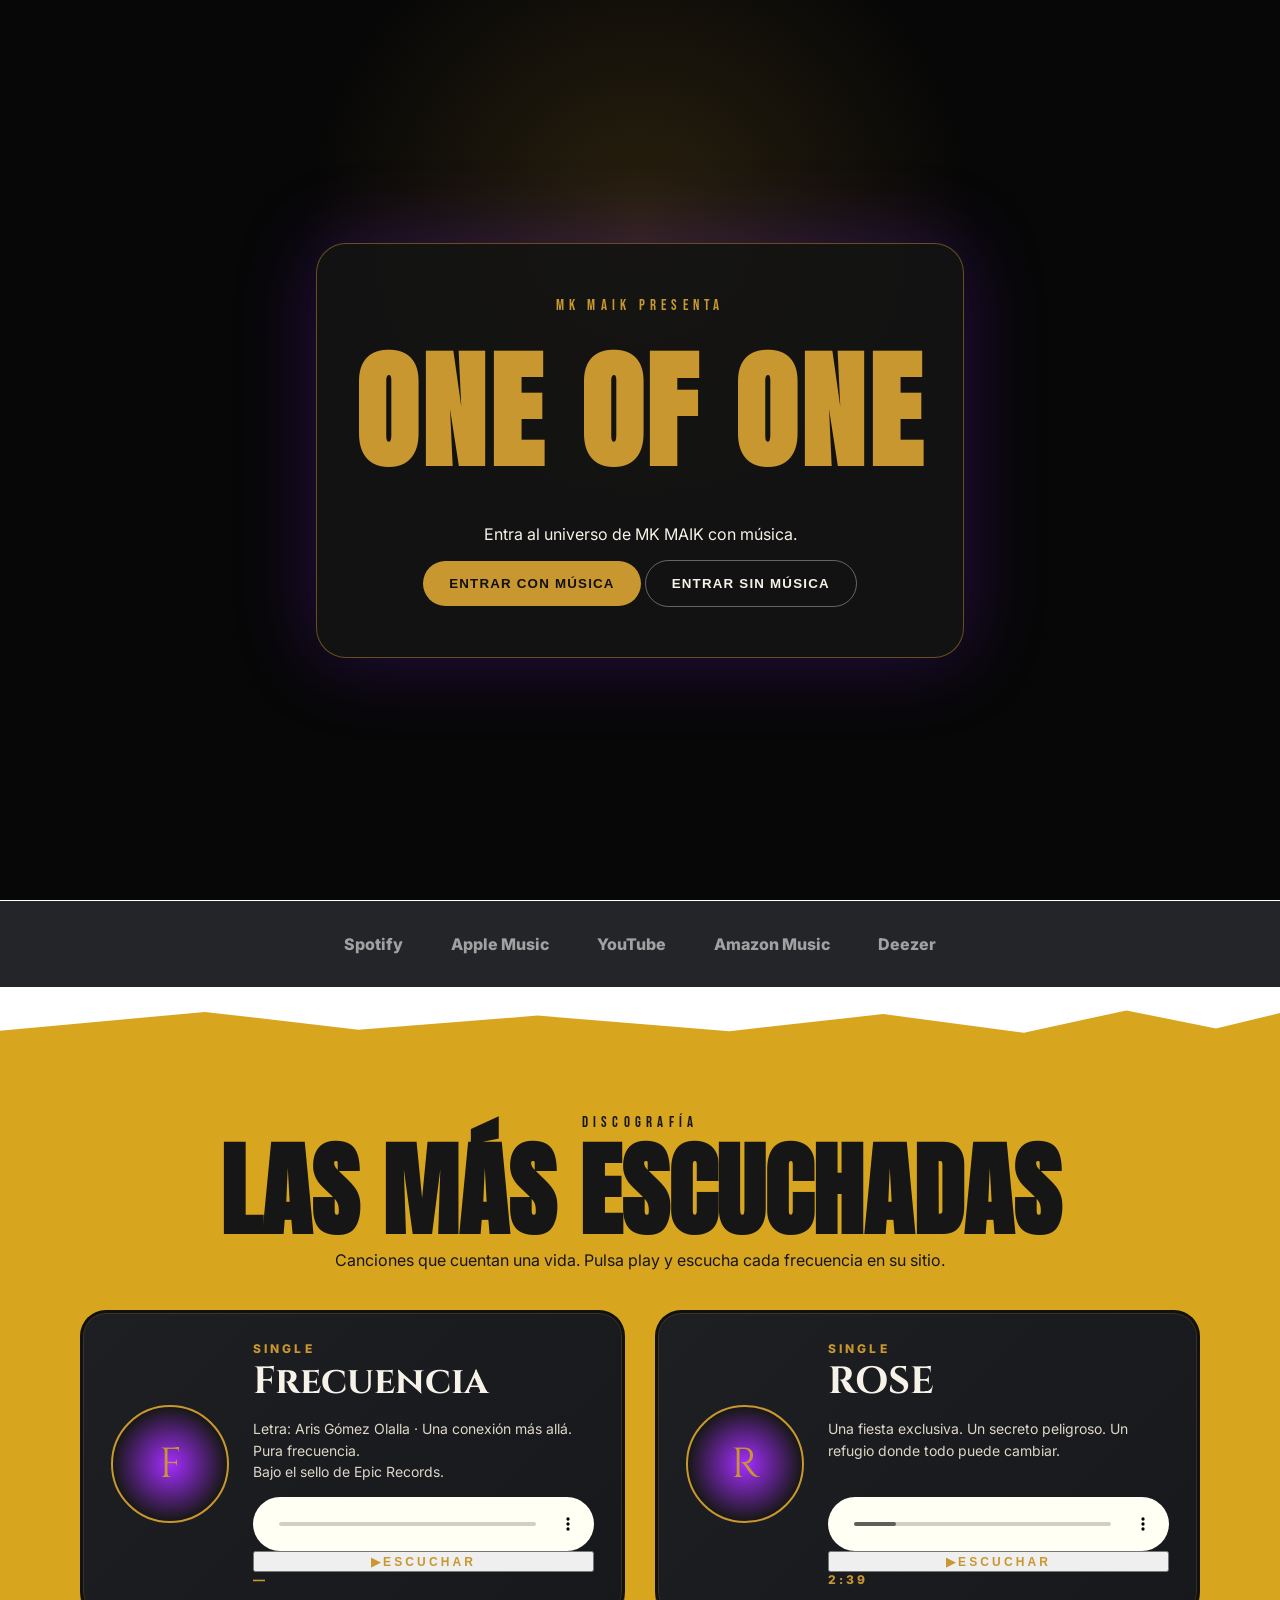
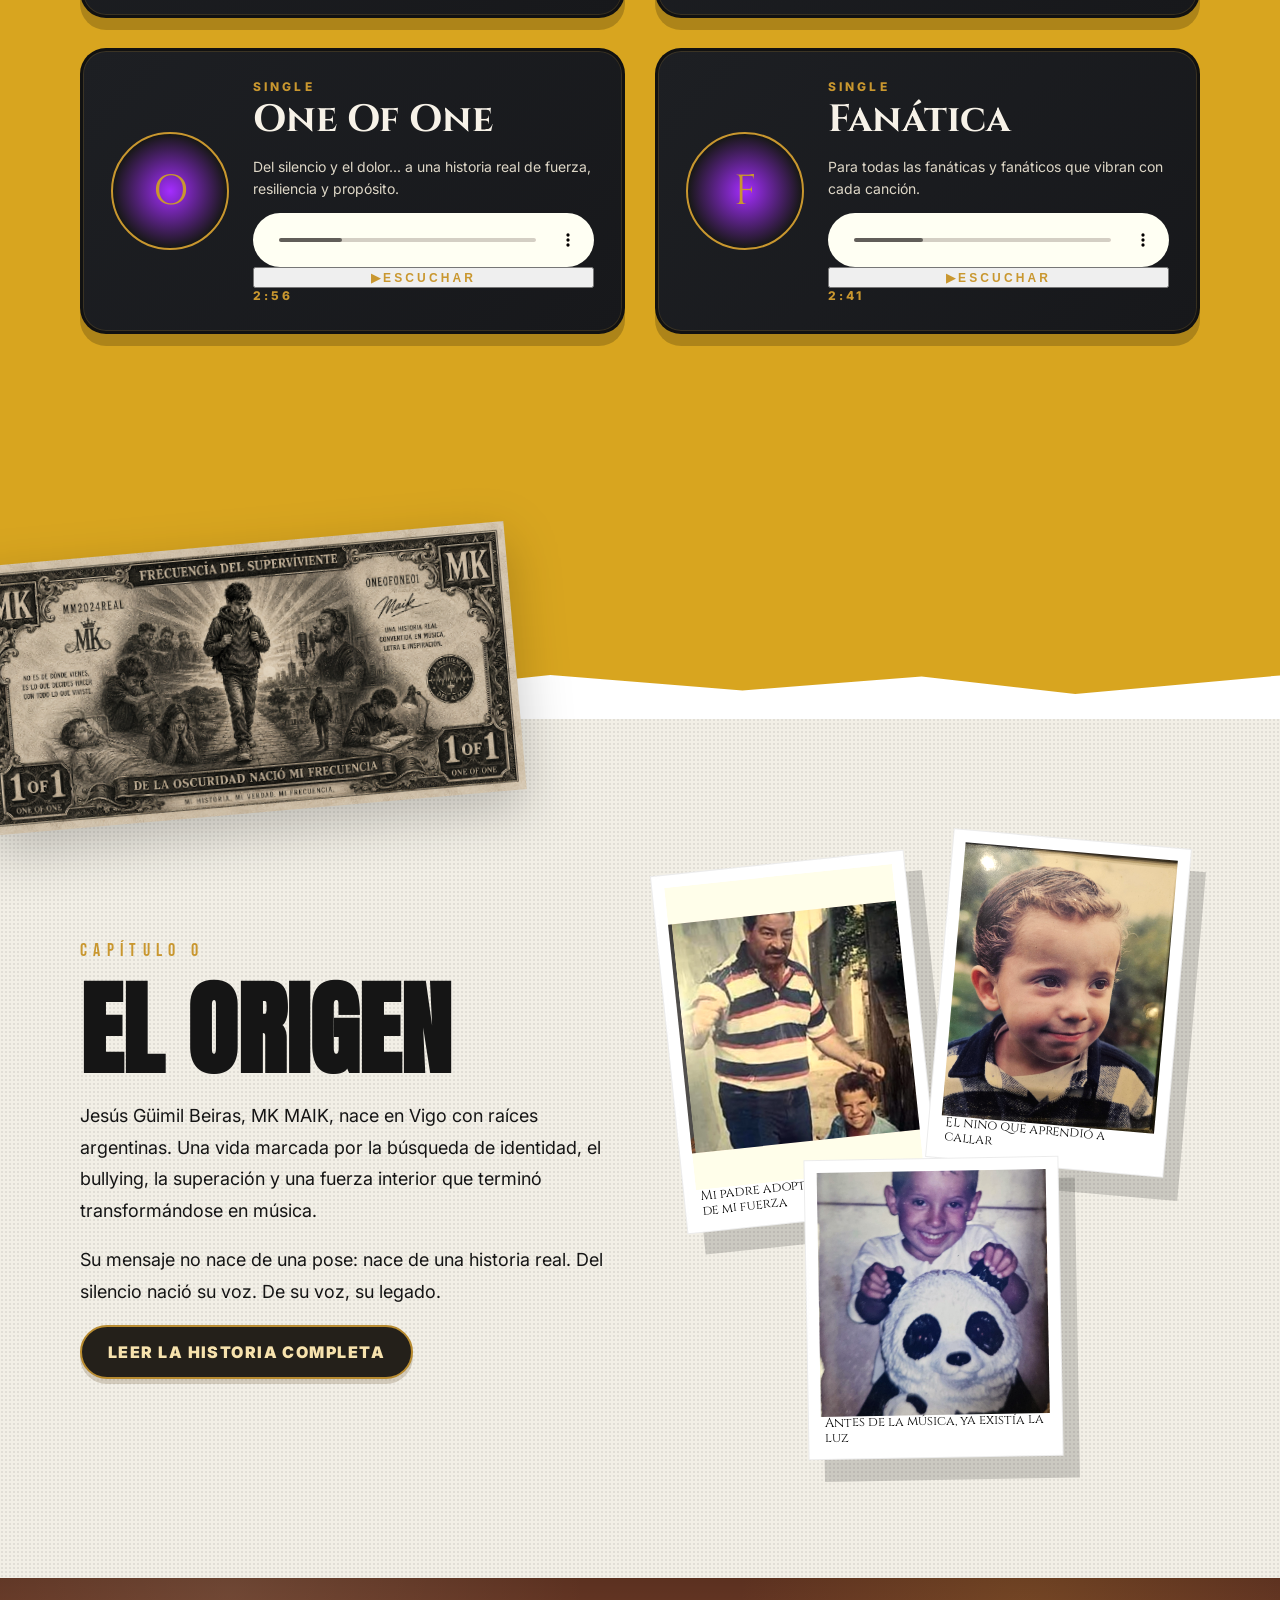
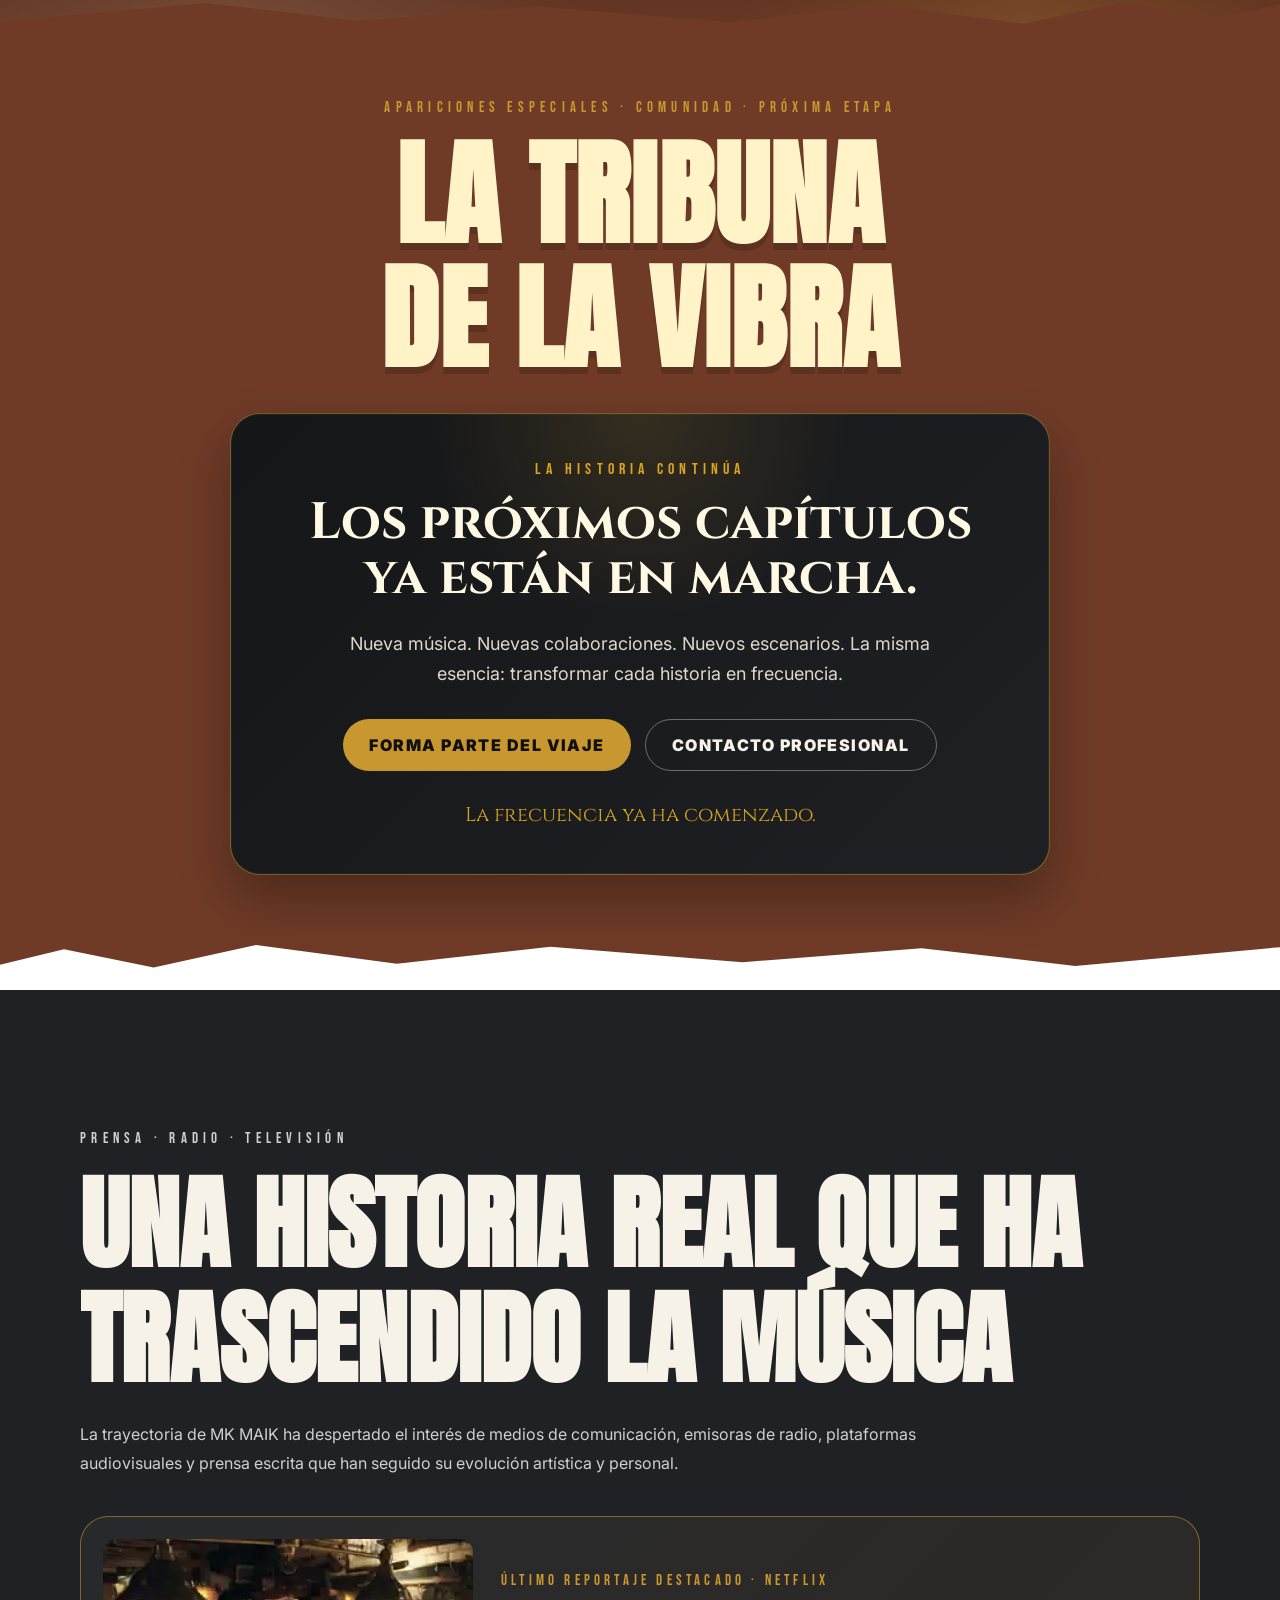
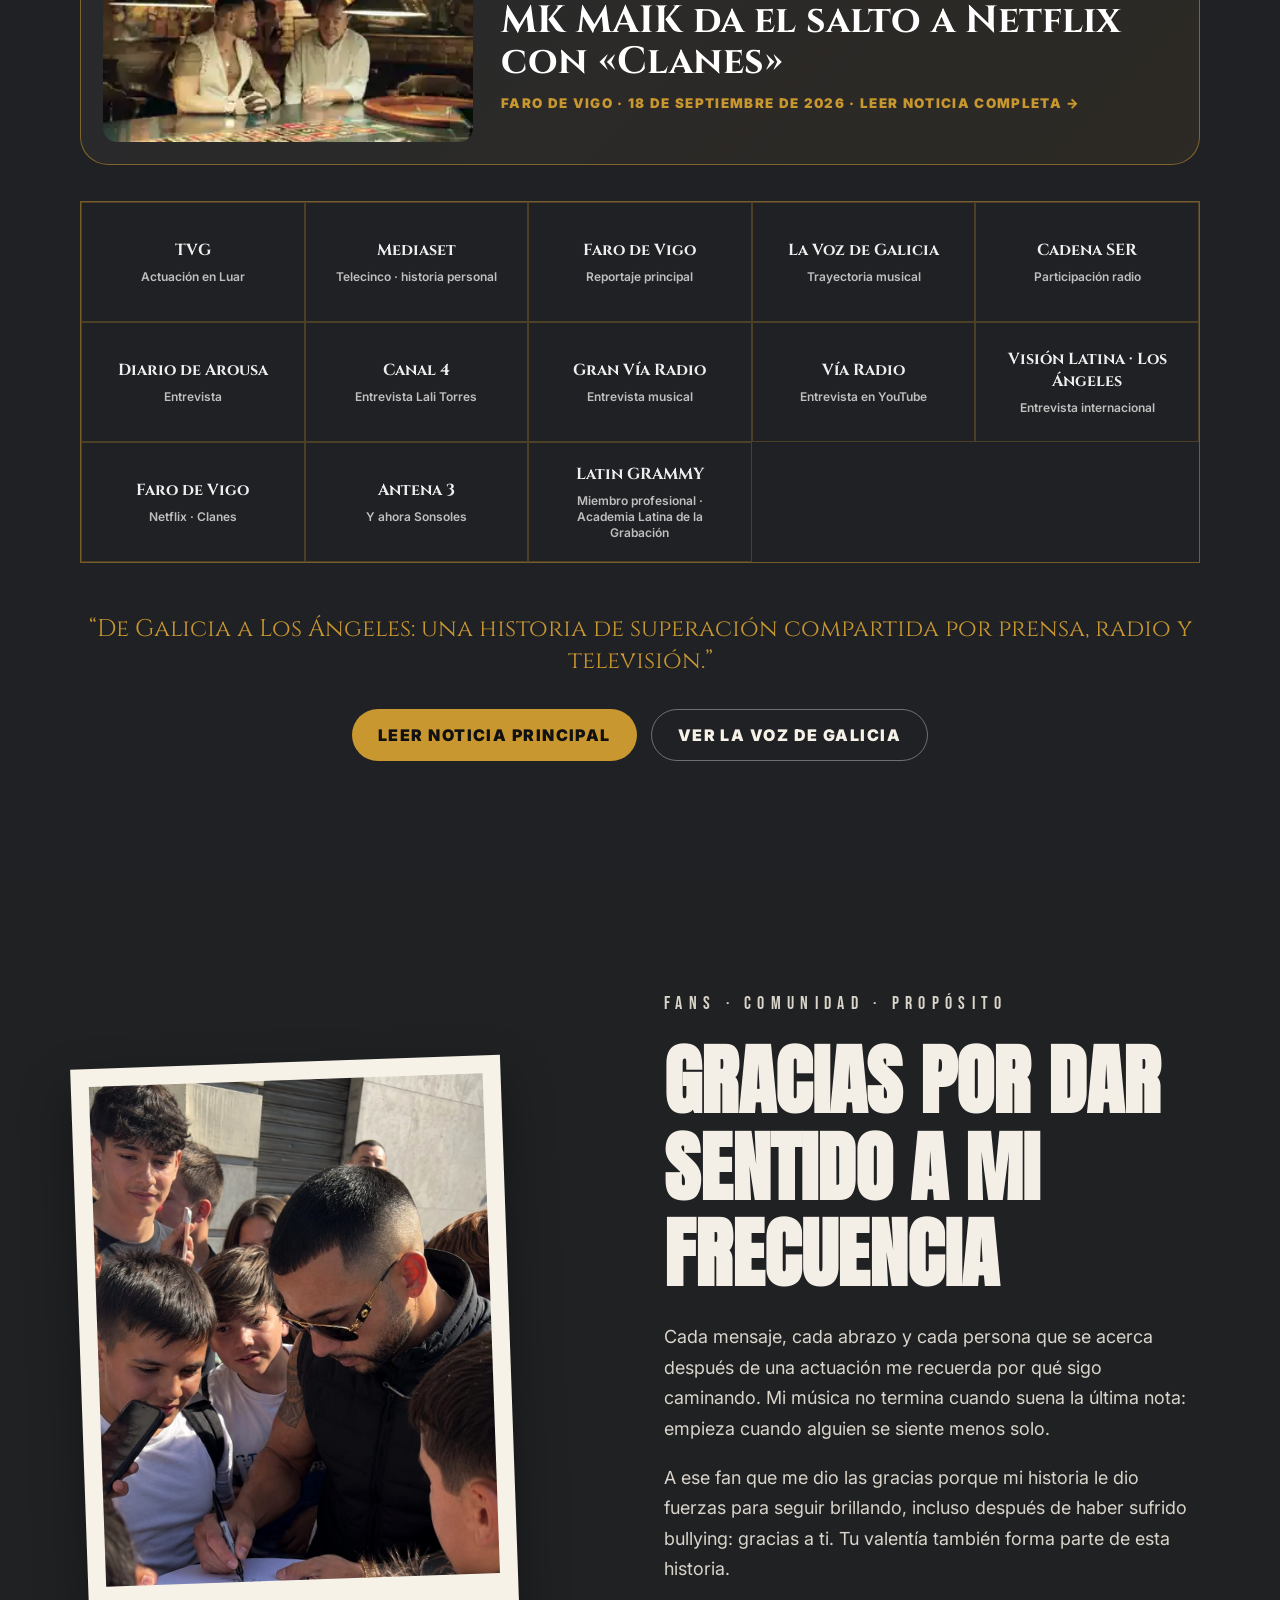
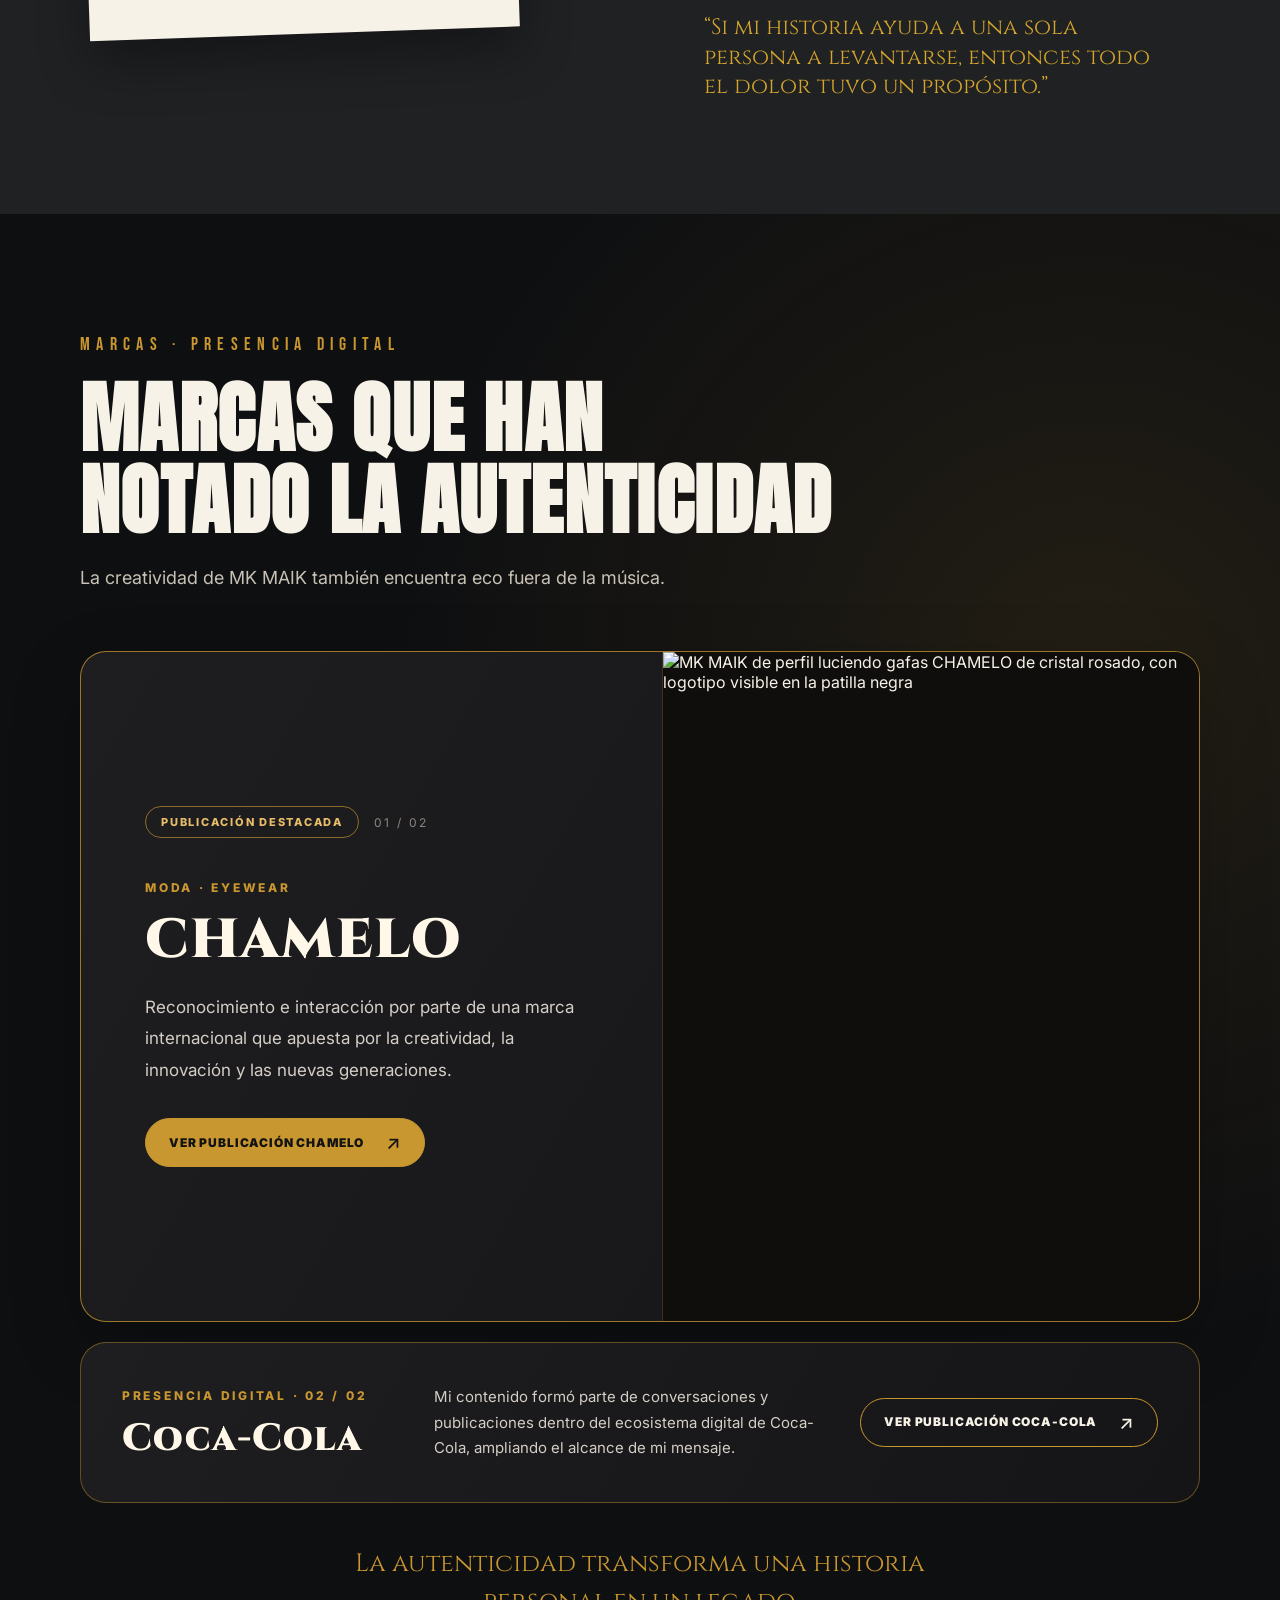
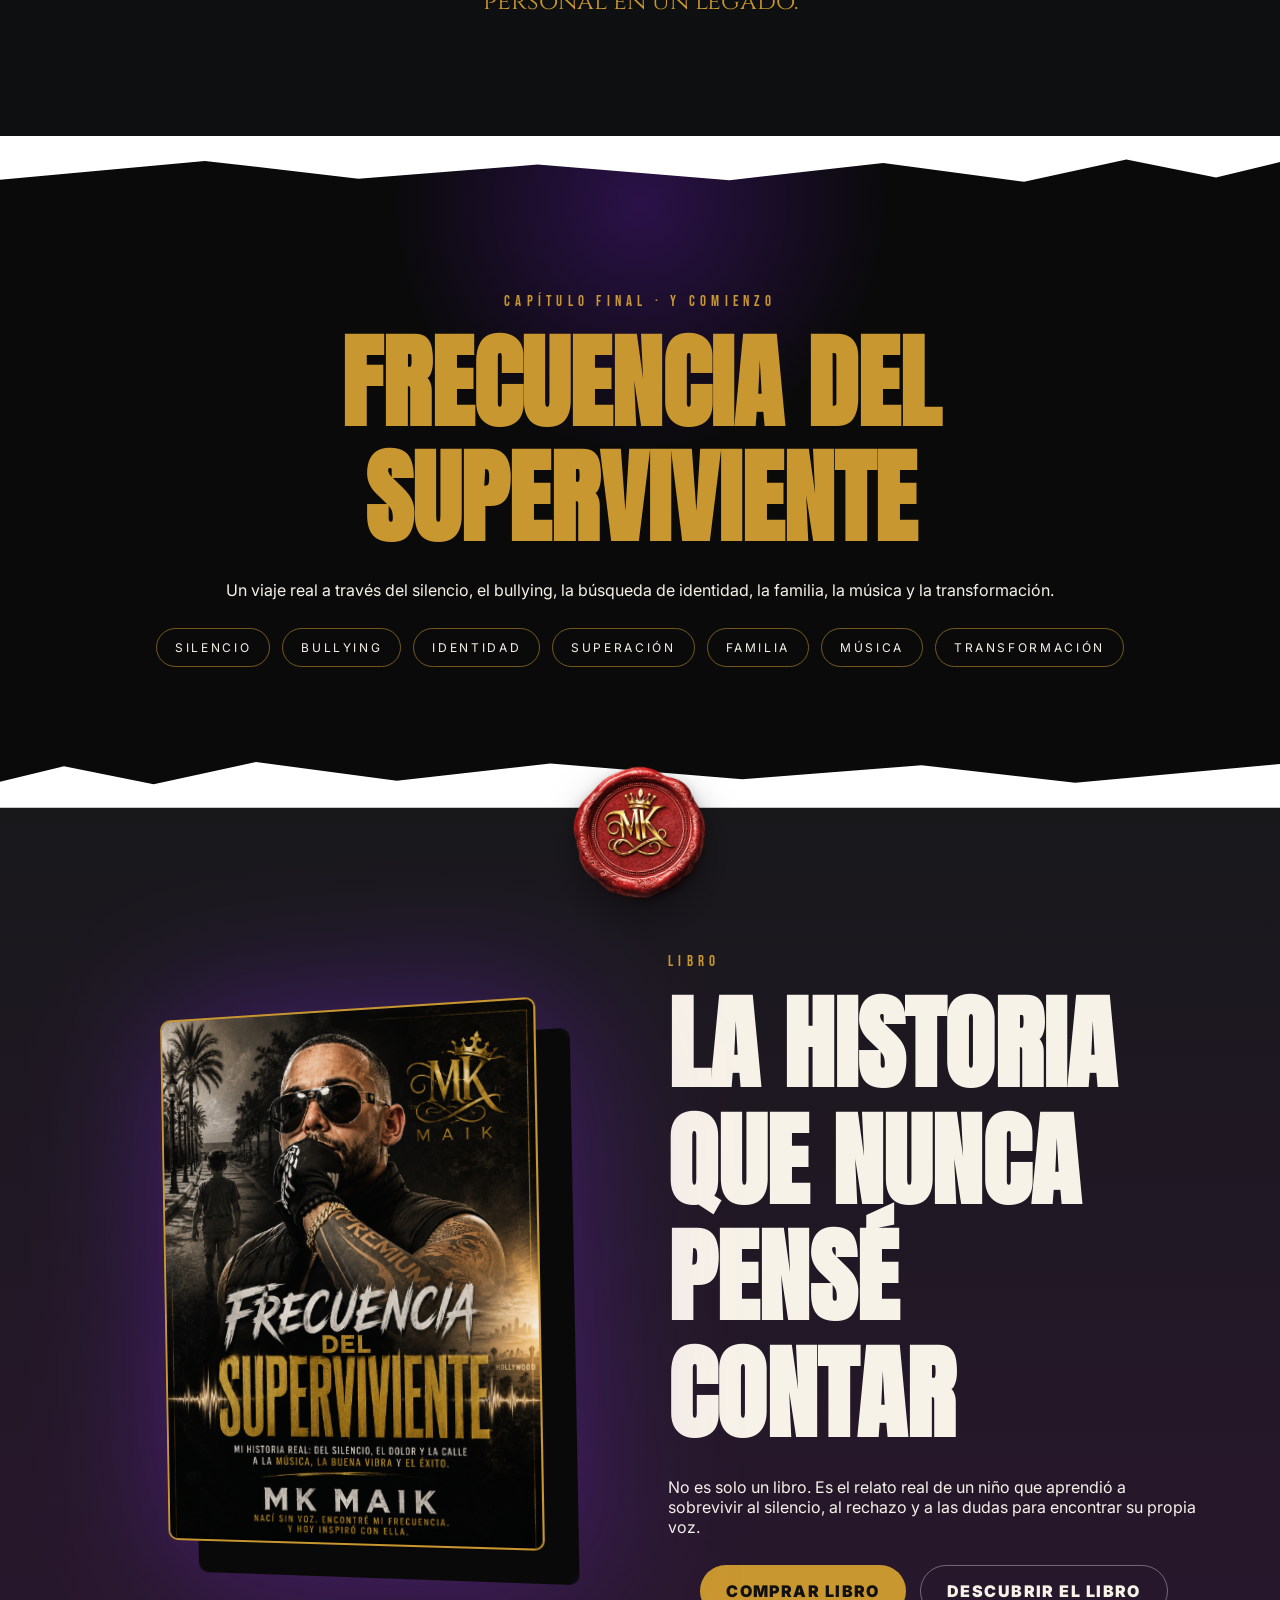
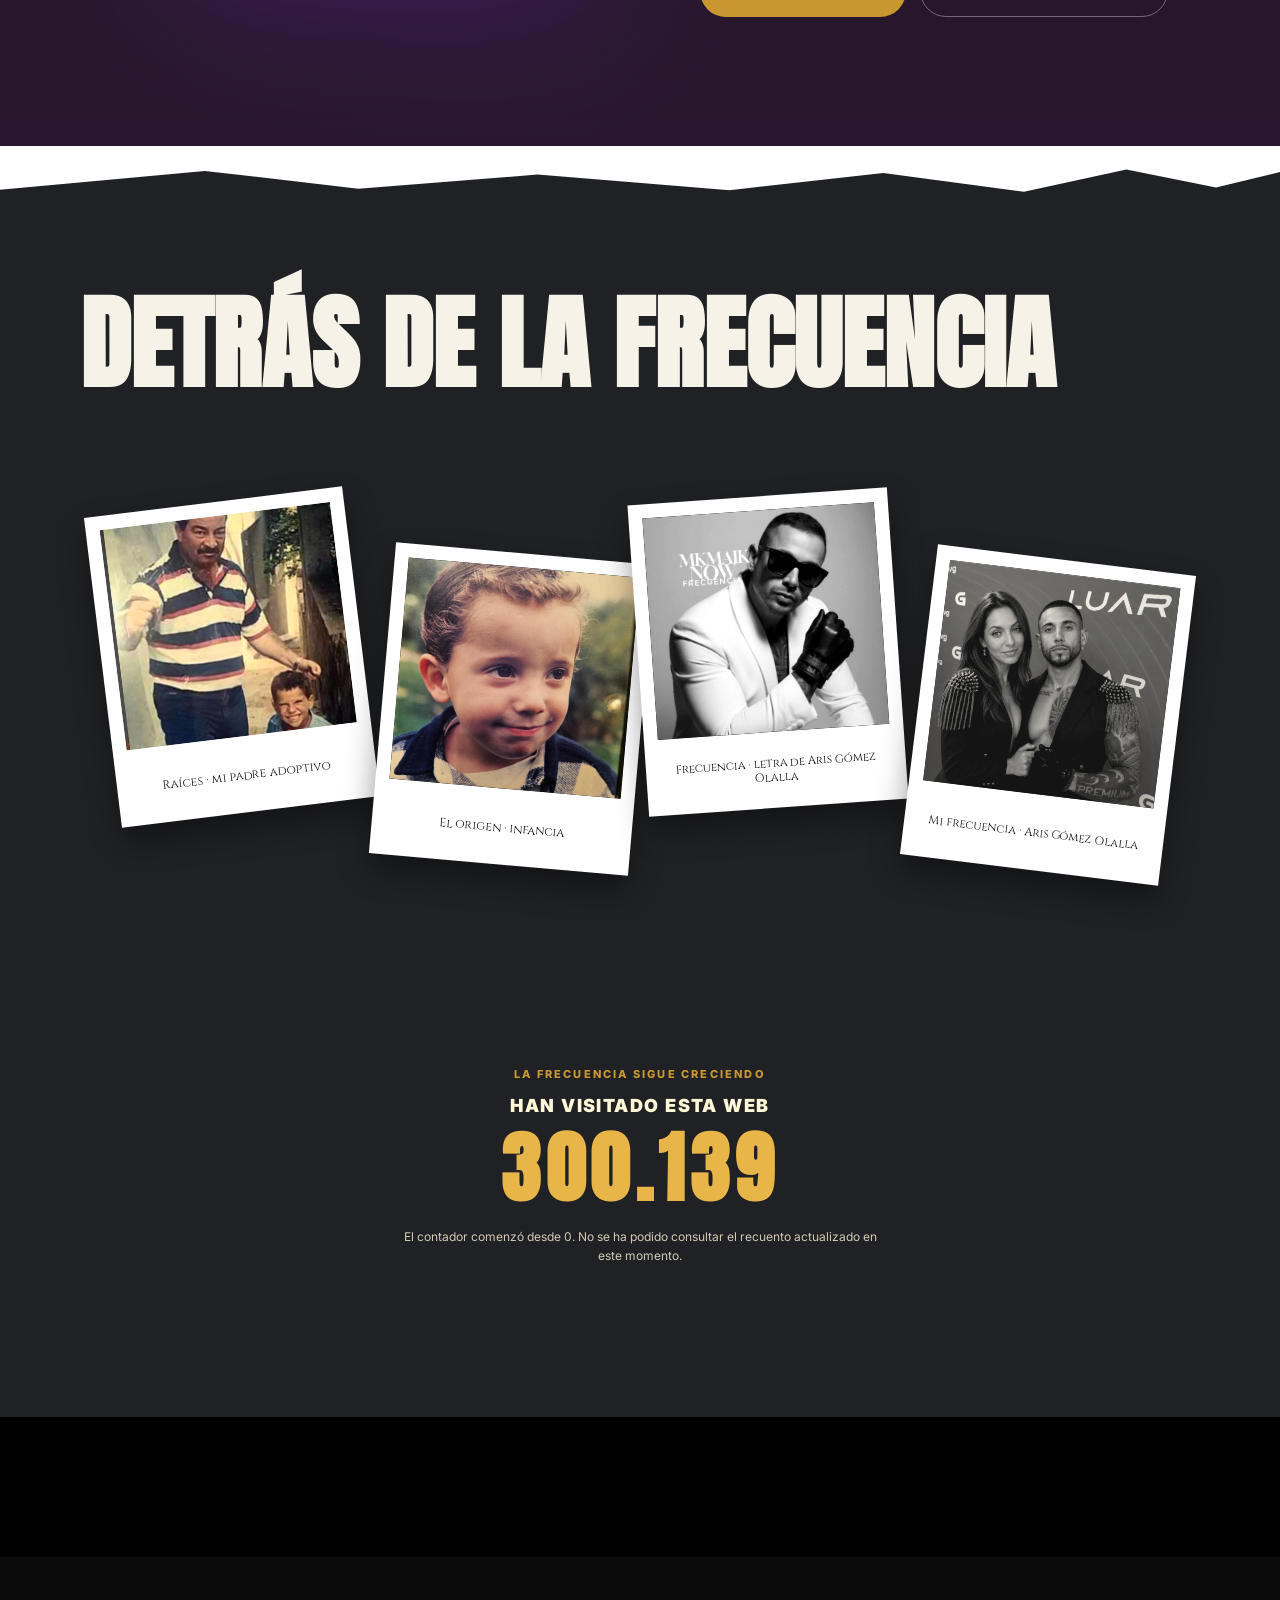
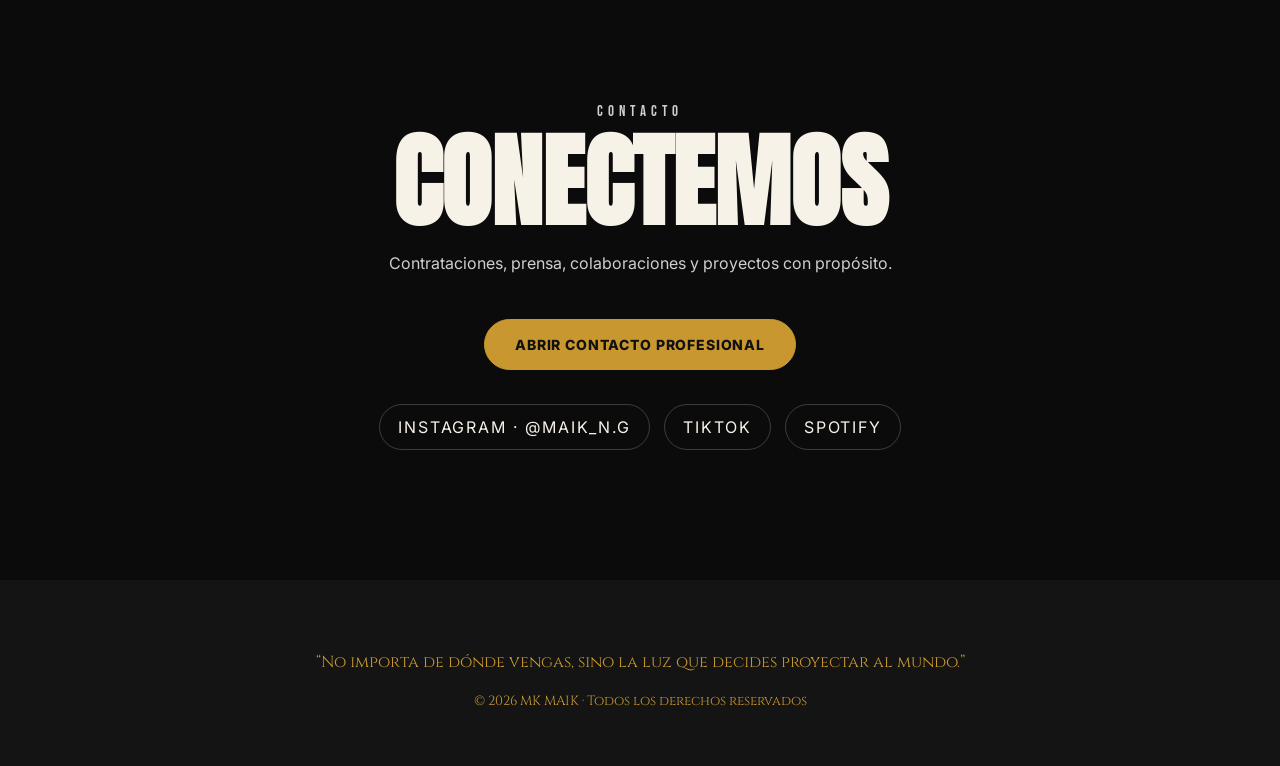
==== index.html @ 788f8014 "Keep visitor display at minimum 300139 while preserving zero-origin note" ====
<!doctype html>
<html lang="es">
<head>
  <meta charset="utf-8" />
  <meta name="viewport" content="width=device-width, initial-scale=1" />
  <title>MK MAIK | Cantante gallego-argentino · Web oficial</title>
  <meta name="description" content="Web oficial de MK MAIK, cantante y artista gallego-argentino. Escucha su música y conoce su trayectoria, su paso por Netflix, prensa, colaboraciones y libros." />
  <link rel="preconnect" href="https://fonts.googleapis.com">
  <link rel="preconnect" href="https://fonts.gstatic.com" crossorigin>
  <link href="https://fonts.googleapis.com/css2?family=Anton&family=Bebas+Neue&family=Cinzel:wght@500;700;900&family=Inter:wght@400;600;800&display=swap" rel="stylesheet">
  <link rel="stylesheet" href="styles.css" />
  <link rel="stylesheet" href="fix-imagenes.css" />
  <link rel="stylesheet" href="fix-padre.css" />
  <link rel="stylesheet" href="fix-fans.css" />
  <link rel="stylesheet" href="fix-periodico.css" />
  <link rel="stylesheet" href="tribuna-final.css" />
  <meta name="robots" content="index, follow, max-image-preview:large" />
  <link rel="canonical" href="https://www.mkmaik.com/" />
  <meta property="og:type" content="website" />
  <meta property="og:locale" content="es_ES" />
  <meta property="og:site_name" content="MK MAIK" />
  <meta property="og:title" content="MK MAIK | Cantante gallego-argentino · Web oficial" />
  <meta property="og:description" content="Web oficial de MK MAIK, cantante y artista gallego-argentino. Escucha su música y conoce su trayectoria, su paso por Netflix, prensa, colaboraciones y libros." />
  <meta property="og:url" content="https://www.mkmaik.com/" />
  <meta property="og:image" content="https://www.mkmaik.com/assets/images%203/frecuencia-foto.jpg" />
  <meta property="og:image:alt" content="Imagen promocional de MK MAIK" />
  <meta name="twitter:card" content="summary_large_image" />
  <meta name="twitter:title" content="MK MAIK | Cantante gallego-argentino · Web oficial" />
  <meta name="twitter:description" content="Web oficial de MK MAIK, cantante y artista gallego-argentino. Escucha su música y conoce su trayectoria, su paso por Netflix, prensa, colaboraciones y libros." />
  <meta name="twitter:image" content="https://www.mkmaik.com/assets/images%203/frecuencia-foto.jpg" />
  <script type="application/ld+json">
    {
      "@context": "https://schema.org",
      "@graph": [
        {
          "@type": "Person",
          "@id": "https://www.mkmaik.com/#artista",
          "name": "MK MAIK",
          "alternateName": "Jesús Güimil Beiras",
          "url": "https://www.mkmaik.com/",
          "image": "https://www.mkmaik.com/assets/images%203/frecuencia-foto.jpg",
          "description": "Cantante y artista gallego-argentino, autor de Frecuencia del Superviviente.",
          "sameAs": [
            "https://www.instagram.com/maik_n.g",
            "https://www.tiktok.com/@maik_n.g"
          ]
        },
        {
          "@type": "WebSite",
          "@id": "https://www.mkmaik.com/#sitio",
          "url": "https://www.mkmaik.com/",
          "name": "MK MAIK — Web oficial",
          "inLanguage": "es-ES",
          "publisher": {
            "@id": "https://www.mkmaik.com/#artista"
          }
        },
        {
          "@type": "WebPage",
          "@id": "https://www.mkmaik.com/#pagina",
          "url": "https://www.mkmaik.com/",
          "name": "MK MAIK | Cantante gallego-argentino · Web oficial",
          "inLanguage": "es-ES",
          "isPartOf": {
            "@id": "https://www.mkmaik.com/#sitio"
          },
          "about": {
            "@id": "https://www.mkmaik.com/#artista"
          }
        }
      ]
    }
  </script>
</head>
<body>
  <div id="entry" class="entry">
    <div class="entry-card">
      <span class="mini">MK MAIK presenta</span>
      <p class="entry-title">ONE OF ONE</p>
      <p>Entra al universo de MK MAIK con música.</p>
      <button id="enterMusic" class="btn gold">Entrar con música</button>
      <button id="enterSilent" class="btn ghost">Entrar sin música</button>
    </div>
  </div>

  <audio id="introAudio" src="assets/audio/one-of-one.mp3" loop></audio>

  <header class="topbar">
    <a class="brand" href="#inicio">MK <span>MAIK</span></a>
    <nav>
      <a href="#musica">Música</a>
      <a href="#origen">El origen</a>
      <a href="#eventos">Eventos</a>
      <a href="#prensa">Prensa</a>
      <a href="#marcas">Marcas</a>
      <a href="libro.html">Libro</a>
      <a href="#contacto">Contacto</a>
    </nav>
    <button id="muteBtn" class="sound" aria-label="activar o pausar música">▮▮</button>
  </header>

  <main>
    <section id="inicio" class="hero torn-bottom">
      <div class="hero-noise"></div>
      <div class="hero-content">
        <p class="eyebrow">Galicia · Argentina · Los Ángeles</p>
        <h1>MK MAIK</h1>
        <h2>Frecuencia del Alma</h2>
        <p class="lead">La historia de un superviviente que convirtió cada caída en música, identidad y buena vibra.</p>
        <div class="actions">
          <a class="btn gold" href="#musica">Escuchar música</a>
          <a class="btn white" href="#origen">Descubrir el origen</a>
        </div>
      </div>
    </section>

    <section class="platforms" aria-label="Plataformas musicales">
      <a href="https://open.spotify.com/intl-es/artist/3OY7Gz7pqpO8EOO5Ahuzsq" target="_blank" rel="noreferrer">Spotify</a>
      <a href="https://music.apple.com/es/artist/mk-maik/1501827008" target="_blank" rel="noreferrer">Apple Music</a>
      <a href="https://www.youtube.com/results?search_query=MK+MAIK" target="_blank" rel="noreferrer">YouTube</a>
      <a href="https://music.amazon.es/albums/B0GYGWBRGF" target="_blank" rel="noreferrer">Amazon Music</a>
      <a href="https://www.deezer.com/search/MK%20MAIK" target="_blank" rel="noreferrer">Deezer</a>
    </section>

    <section id="musica" class="yellow torn-top torn-bottom">
      <div class="wrap center">
        <p class="eyebrow dark">Discografía</p>
        <h2 class="big dark">Las más escuchadas</h2>
        <p class="dark copy">Canciones que cuentan una vida. Pulsa play y escucha cada frecuencia en su sitio.</p>
      </div>
      <div class="track-grid wrap playlist-four">
        <article class="track frecuencia-card">
          <div class="track-art">F</div>
          <div>
            <span>Single</span>
            <h3>Frecuencia</h3>
            <p class="track-desc">Letra: Aris Gómez Olalla · Una conexión más allá. Pura frecuencia.<br>Bajo el sello de Epic Records.</p>
            <audio controls preload="metadata" src="assets/audio/frecuencia.m4a"></audio>
            <button type="button" class="mobile-track-play" aria-label="Reproducir canción" aria-pressed="false"><span aria-hidden="true" class="mobile-play-icon">▶</span><span class="mobile-play-label">Escuchar</span></button>
            <span class="mobile-track-duration" aria-label="Duración de la canción">--:--</span>
          </div>
        </article>
        <article class="track">
          <div class="track-art">R</div>
          <div>
            <span>Single</span>
            <h3>ROSE</h3>
            <p class="track-desc">Una fiesta exclusiva. Un secreto peligroso. Un refugio donde todo puede cambiar.</p>
            <audio controls preload="metadata" src="assets/audio/rose.mp3"></audio>
            <button type="button" class="mobile-track-play" aria-label="Reproducir canción" aria-pressed="false"><span aria-hidden="true" class="mobile-play-icon">▶</span><span class="mobile-play-label">Escuchar</span></button>
            <span class="mobile-track-duration" aria-label="Duración de la canción">--:--</span>
          </div>
        </article>
        <article class="track">
          <div class="track-art">O</div>
          <div>
            <span>Single</span>
            <h3>One Of One</h3>
            <p class="track-desc">Del silencio y el dolor... a una historia real de fuerza, resiliencia y propósito.</p>
            <audio controls preload="metadata" src="assets/audio/one-of-one.mp3"></audio>
            <button type="button" class="mobile-track-play" aria-label="Reproducir canción" aria-pressed="false"><span aria-hidden="true" class="mobile-play-icon">▶</span><span class="mobile-play-label">Escuchar</span></button>
            <span class="mobile-track-duration" aria-label="Duración de la canción">--:--</span>
          </div>
        </article>
        <article class="track">
          <div class="track-art">F</div>
          <div>
            <span>Single</span>
            <h3>Fanática</h3>
            <p class="track-desc">Para todas las fanáticas y fanáticos que vibran con cada canción.</p>
            <audio controls preload="metadata" src="assets/audio/fanatica.mp3"></audio>
            <button type="button" class="mobile-track-play" aria-label="Reproducir canción" aria-pressed="false"><span aria-hidden="true" class="mobile-play-icon">▶</span><span class="mobile-play-label">Escuchar</span></button>
            <span class="mobile-track-duration" aria-label="Duración de la canción">--:--</span>
          </div>
        </article>
      </div>
      <div class="mobile-discography-more wrap" aria-label="Más música de MK MAIK">
        <a class="mobile-discography-page-link" href="discografia.html#discografia" aria-label="Ver las 18 canciones de MK MAIK en la página de discografía">VER LAS 18 CANCIONES <span aria-hidden="true">↗</span></a>
        <p class="mobile-discography-platform-label">O ESCÚCHALO EN</p>
        <div class="mobile-discography-platforms">
          <a href="https://open.spotify.com/intl-es/artist/3OY7Gz7pqpO8EOO5Ahuzsq" target="_blank" rel="noopener noreferrer">SPOTIFY <span aria-hidden="true">↗</span></a>
          <a href="https://music.apple.com/es/artist/mk-maik/1501827008" target="_blank" rel="noopener noreferrer">APPLE MUSIC <span aria-hidden="true">↗</span></a>
        </div>
      </div>
      <div class="bill-bridge wrap">
        <img src="assets/images 3/frecuencia-superviviente-bill.png" alt="Frecuencia del Superviviente">
      </div>
    </section>

    <section id="origen" class="origin sketch-section">
      <div class="wrap two">
        <div>
          <p class="eyebrow">Capítulo 0</p>
          <h2>El origen</h2>
          <p>Jesús Güimil Beiras, MK MAIK, nace en Vigo con raíces argentinas. Una vida marcada por la búsqueda de identidad, el bullying, la superación y una fuerza interior que terminó transformándose en música.</p>
          <p>Su mensaje no nace de una pose: nace de una historia real. Del silencio nació su voz. De su voz, su legado.</p>
          <a href="libro.html" class="btn outline">Leer la historia completa</a>
        </div>
        <div class="memory-collage" aria-label="Galería de tres fotografías de infancia de MK MAIK. En el móvil, desliza horizontalmente para verlas todas." tabindex="0">
          <figure class="memory-photo father"><img src="assets/images 3/padre-adoptivo.jpg" alt="MK MAIK de niño junto a su padre adoptivo"><figcaption>Mi padre adoptivo · el origen de mi fuerza</figcaption></figure>
          <figure class="memory-photo child"><img src="assets/images 3/mk-nino-retrato.jpg" alt="MK MAIK de niño en un retrato de infancia"><figcaption>El niño que aprendió a callar</figcaption></figure>
          <figure class="memory-photo panda"><img src="assets/images 3/mk-nino-panda.jpg" alt="MK MAIK de niño sonriendo con un panda"><figcaption>Antes de la música, ya existía la luz</figcaption></figure>
        </div>
        <p class="memory-swipe-hint" aria-hidden="true">DESLIZA PARA VER MÁS FOTOS <span>→</span></p>
      </div>
    </section>
    <section id="eventos" class="brown torn-top torn-bottom tribuna-premium">
      <div class="wrap center">
        <p class="eyebrow">Apariciones especiales · Comunidad · Próxima etapa</p>
        <h2>La tribuna<br><span>de la vibra</span></h2>

        <div class="tribuna-card">
          <p class="tribuna-kicker">La historia continúa</p>
          <h3>Los próximos capítulos<br>ya están en marcha.</h3>
          <p class="tribuna-copy">
            Nueva música. Nuevas colaboraciones. Nuevos escenarios.
            La misma esencia: transformar cada historia en frecuencia.
          </p>

          <div class="tribuna-actions">
            <a class="btn gold" href="https://www.instagram.com/maik_n.g/" target="_blank" rel="noopener noreferrer">Forma parte del viaje</a>
            <a class="btn outline" href="#contacto">Contacto profesional</a>
          </div>

          <p class="tribuna-final">La frecuencia ya ha comenzado.</p>
        </div>
      </div>
    </section>


    <section id="prensa" class="press">
      <div class="wrap">
        <p class="eyebrow">Prensa · Radio · Televisión</p>
        <h2>Una historia real que ha trascendido la música</h2>
        <p>La trayectoria de MK MAIK ha despertado el interés de medios de comunicación, emisoras de radio, plataformas audiovisuales y prensa escrita que han seguido su evolución artística y personal.</p>
        <a class="newspaper-feature" href="https://www.farodevigo.es/arousa/2026/09/18/mk-maik-aris-gomez-infancia-134418281.html" target="_blank" rel="noopener noreferrer" aria-label="Leer noticia de MK MAIK en Clanes en Faro de Vigo">
          <img src="assets/images 3/mk-maik-clanes.webp" alt="MK MAIK en una escena de la serie Clanes de Netflix" width="320" height="176" loading="lazy">
          <div>
            <span>Último reportaje destacado · Netflix</span>
            <strong>MK MAIK da el salto a Netflix con «Clanes»</strong>
            <small>Faro de Vigo · 18 de septiembre de 2026 · Leer noticia completa →</small>
          </div>
        </a>
        <div class="logos">
          <a href="https://www.instagram.com/p/DYrHqBqNT52/" target="_blank" rel="noreferrer"><strong>TVG</strong><small>Actuación en Luar</small></a>
          <a href="https://www.farodevigo.es/arousa/2014/11/13/jesus-alicia-ven-cumplidos-suenos-17064430.html" target="_blank" rel="noreferrer"><strong>Mediaset</strong><small>Telecinco · historia personal</small></a>
          <a href="https://www.farodevigo.es/arousa/2026/05/29/mk-maik-nino-robado-vigo-130805119.html" target="_blank" rel="noreferrer"><strong>Faro de Vigo</strong><small>Reportaje principal</small></a>
          <a href="https://www.lavozdegalicia.es/noticia/arousa/2025/02/21/irrupcion-musical-mk-maik/0003_202502A21C2991.htm" target="_blank" rel="noreferrer"><strong>La Voz de Galicia</strong><small>Trayectoria musical</small></a>
          <a href="https://www.instagram.com/p/DFNrqrWND_R/" target="_blank" rel="noreferrer"><strong>Cadena SER</strong><small>Participación radio</small></a>
          <a href="https://diariodearousa.elidealgallego.com/vilagarcia/2025-11-10/mk-maik-quiero-transmitir-buena-vibra-sobre-superacion-817155.html" target="_blank" rel="noreferrer"><strong>Diario de Arousa</strong><small>Entrevista</small></a>
          <a href="https://www.instagram.com/p/DPcIPQYjQBv/" target="_blank" rel="noreferrer"><strong>Canal 4</strong><small>Entrevista Lali Torres</small></a>
          <a href="https://www.instagram.com/p/DPcIPQYjQBv/" target="_blank" rel="noreferrer"><strong>Gran Vía Radio</strong><small>Entrevista musical</small></a>
          <a href="https://www.youtube.com/watch?v=xBLSHfNSK5w" target="_blank" rel="noreferrer"><strong>Vía Radio</strong><small>Entrevista en YouTube</small></a>
          <a href="https://www.instagram.com/reel/DPF_MbJjFSe/" target="_blank" rel="noreferrer"><strong>Visión Latina · Los Ángeles</strong><small>Entrevista internacional</small></a>
          <a href="https://www.farodevigo.es/arousa/2026/09/18/mk-maik-aris-gomez-infancia-134418281.html" target="_blank" rel="noopener noreferrer"><strong>Faro de Vigo</strong><small>Netflix · Clanes</small></a>
          <a href="https://www.instagram.com/p/DcDpDfJtNVK/" target="_blank" rel="noopener noreferrer"><strong>Antena 3</strong><small>Y ahora Sonsoles</small></a>
          <div class="press-credential" aria-label="Latin Grammy, miembro profesional de la Academia Latina de la Grabación"><strong>Latin GRAMMY</strong><small>Miembro profesional · Academia Latina de la Grabación</small></div>
        </div>
        <blockquote>“De Galicia a Los Ángeles: una historia de superación compartida por prensa, radio y televisión.”</blockquote>
        <div class="actions press-actions">
          <a class="btn gold" href="https://www.farodevigo.es/arousa/2026/09/18/mk-maik-aris-gomez-infancia-134418281.html" target="_blank" rel="noopener noreferrer">Leer noticia principal</a>
          <a class="btn outline" href="https://www.lavozdegalicia.es/noticia/arousa/2025/02/21/irrupcion-musical-mk-maik/0003_202502A21C2991.htm" target="_blank" rel="noreferrer">Ver La Voz de Galicia</a>
        </div>
      </div>
    </section>


    <section id="fans" class="fans-section">
      <div class="wrap two fans-wrap">
        <div class="fans-photo">
          <img src="assets/images 3/mkmaik-fans-firma.jpg" alt="MK MAIK firmando a sus fans">
        </div>
        <div class="fans-text">
          <p class="eyebrow">Fans · Comunidad · Propósito</p>
          <h2>Gracias por dar sentido a mi frecuencia</h2>
          <p>
            Cada mensaje, cada abrazo y cada persona que se acerca después de una actuación
            me recuerda por qué sigo caminando. Mi música no termina cuando suena la última nota:
            empieza cuando alguien se siente menos solo.
          </p>
          <p>
            A ese fan que me dio las gracias porque mi historia le dio fuerzas para seguir brillando,
            incluso después de haber sufrido bullying: gracias a ti. Tu valentía también forma parte
            de esta historia.
          </p>
          <blockquote>
            “Si mi historia ayuda a una sola persona a levantarse, entonces todo el dolor tuvo un propósito.”
          </blockquote>
        </div>
      </div>
    </section>

    <section id="marcas" class="brands sketch-section brands-editorial">
      <div class="wrap">
        <div class="brands-editorial-heading">
          <p class="eyebrow">Marcas · Presencia digital</p>
          <h2>Marcas que han notado la autenticidad</h2>
          <p class="brands-editorial-lead">La creatividad de MK MAIK también encuentra eco fuera de la música.</p>
        </div>

        <div class="brands-editorial-list">
          <article class="brand-story brand-story-featured" aria-labelledby="brand-chamelo-title">
            <div class="brand-story-copy">
              <div class="brand-story-topline">
                <span class="brand-story-tag">Publicación destacada</span>
                <span class="brand-story-number">01 / 02</span>
              </div>
              <p class="brand-story-category">Moda · Eyewear</p>
              <h3 id="brand-chamelo-title">CHAMELO</h3>
              <p class="brand-story-description">Reconocimiento e interacción por parte de una marca internacional que apuesta por la creatividad, la innovación y las nuevas generaciones.</p>
              <a class="brand-story-cta brand-story-cta-featured" href="https://www.instagram.com/p/DfUjXXSCPM5/?img_index=1" target="_blank" rel="noopener noreferrer" aria-label="Ver publicación de CHAMELO en Instagram">Ver publicación CHAMELO <span aria-hidden="true">↗</span></a>
            </div>
            <div class="brand-story-visual">
              <img src="https://d2ol7oe51mr4n9.cloudfront.net/user_3HpgCbp8PHQ2zTf1E8xLh22Xn4l/77c9e06c-259f-485a-aaf0-95805856d7f3.png" alt="MK MAIK de perfil luciendo gafas CHAMELO de cristal rosado, con logotipo visible en la patilla negra" width="1122" height="1402" loading="lazy" decoding="async">
            </div>
          </article>

          <article class="brand-story brand-story-secondary" aria-labelledby="brand-coca-title">
            <div class="brand-story-secondary-heading">
              <p class="brand-story-category">Presencia digital · 02 / 02</p>
              <h3 id="brand-coca-title">Coca-Cola</h3>
            </div>
            <p class="brand-story-description">Mi contenido formó parte de conversaciones y publicaciones dentro del ecosistema digital de Coca-Cola, ampliando el alcance de mi mensaje.</p>
            <a class="brand-story-cta brand-story-cta-outline" href="https://www.instagram.com/p/DQHnU5Ok3sl/?img_index=1" target="_blank" rel="noopener noreferrer" aria-label="Ver publicación de Coca-Cola en Instagram">Ver publicación Coca-Cola <span aria-hidden="true">↗</span></a>
          </article>
        </div>

        <p class="gold-text brands-editorial-footer">La autenticidad transforma una historia personal en un legado.</p>
      </div>
    </section>

    <section id="superviviente" class="superviviente torn-top torn-bottom">
      <div class="wrap center">
        <p class="eyebrow">Capítulo final · y comienzo</p>
        <h2>Frecuencia del Superviviente</h2>
        <p>Un viaje real a través del silencio, el bullying, la búsqueda de identidad, la familia, la música y la transformación.</p>
        <div class="chips"><a href="#origen">Silencio</a><a href="#origen">Bullying</a><a href="#origen">Identidad</a><a href="#origen">Superación</a><a href="#origen">Familia</a><a href="#musica">Música</a><a href="libro.html">Transformación</a></div>
      </div>
      <img class="wax-seal-mk" src="assets/images 3/sello-cera-mk.png" alt="Sello de cera MK">
    </section>

    <section id="libro" class="book">
      <div class="wrap two">
        <div class="book-cover">
          <a class="book-image-link" href="libro.html" aria-label="Descubrir el libro Frecuencia del Superviviente">
            <img src="assets/images 3/portada-libro.jpg" alt="Portada del libro Frecuencia del Superviviente de MK MAIK">
          </a>
        </div>
        <div>
          <p class="eyebrow">Libro</p>
          <h2>La historia que nunca pensé contar</h2>
          <p>No es solo un libro. Es el relato real de un niño que aprendió a sobrevivir al silencio, al rechazo y a las dudas para encontrar su propia voz.</p>
          <div class="actions"><a class="btn gold" href="https://www.amazon.es/dp/B0HJ98L8HF/ref=tmm_pap_swatch_0?_encoding=UTF8&amp;th=1" target="_blank" rel="noopener noreferrer">Comprar libro</a><a class="btn outline" href="libro.html">Descubrir el libro</a></div>
        </div>
      </div>
    </section>

    <section class="gallery torn-top">
      <div class="wrap">
        <h2>Detrás de la frecuencia</h2>
        <div class="polaroids" tabindex="0" aria-label="Galería de cuatro fotografías detrás de la frecuencia. En móvil, desliza horizontalmente.">
          <div class="polaroid p1"><div><img src="assets/images 3/padre-adoptivo.jpg" alt="MK MAIK de niño con su padre adoptivo"></div><span>Raíces · mi padre adoptivo</span></div>
          <div class="polaroid p2"><div><img src="assets/images 3/mk-nino-retrato.jpg" alt="Retrato de MK MAIK de niño"></div><span>El origen · infancia</span></div>
          <div class="polaroid p3"><div><img src="assets/images 3/frecuencia-foto.jpg" alt="Imagen promocional de Frecuencia de MK MAIK"></div><span>Frecuencia · letra de Aris Gómez Olalla</span></div>
          <div class="polaroid p4"><div><img src="assets/images 3/mk-aris-faro-recorte.jpg" alt="MK MAIK y Aris Gómez Olalla con efecto periódico"></div><span>Mi frecuencia · Aris Gómez Olalla</span></div>
        </div>
        <p class="gallery-swipe-hint" aria-hidden="true">DESLIZA PARA VER LAS 4 FOTOS <span>→</span></p>
        <div class="website-visits" aria-label="Contador de visitas a la web">
          <span class="website-visits-kicker">LA FRECUENCIA SIGUE CRECIENDO</span>
          <p class="website-visits-label">HAN VISITADO ESTA WEB</p>
          <p class="website-visits-number" id="websiteVisitsNumber" aria-live="polite">300.139</p>
          <p class="website-visits-note">El contador comenzó desde 0 y registra las visitas desde su activación.</p>
        </div>

      </div>
    </section>

    <script>
    (() => {
      const el = document.getElementById('websiteVisitsNumber');
      if (!el) return;
      const root = 'https://countapi.mileshilliard.com/api/v1/';
      const key = 'mkmaik-com-visits-since-20261108-c9e2f77d';
      const sessionKey = 'mkmaik-site-visit-recorded-v1';
      const format = count => new Intl.NumberFormat('es-ES').format(Math.max(300139, 300000 + count));
      let recorded = false;
      try { recorded = sessionStorage.getItem(sessionKey) === 'yes'; } catch (_) {}
      const endpoint = recorded ? 'get' : 'hit';
      fetch(root + endpoint + '/' + key, { cache: 'no-store' })
        .then(response => {
          if (!response.ok) {
            if (recorded && response.status === 404) return { value: 0 };
            throw new Error('Counter unavailable');
          }
          return response.json();
        })
        .then(data => {
          const value = Number(data.value);
          if (!Number.isSafeInteger(value) || value < 0) throw new Error('Invalid counter');
          el.textContent = format(value);
          if (!recorded) {
            try { sessionStorage.setItem(sessionKey, 'yes'); } catch (_) {}
          }
        })
        .catch(() => {
          el.textContent = '300.139';
          el.setAttribute('aria-label', 'Cifra de referencia 300.139; contador temporalmente sin actualizar');
          const note = el.closest('.website-visits')?.querySelector('.website-visits-note');
          if (note) note.textContent = 'El contador comenzó desde 0. No se ha podido consultar el recuento actualizado en este momento.';
        });
    })();
    </script>

    <section class="media-logo-band" aria-label="Medios y colaboraciones de MK MAIK">
      <div class="media-logo-marquee" role="region" aria-label="Cadenas, medios y marcas relacionados con MK MAIK"><div class="media-logo-track"><div class="media-logo-group">
<span class="media-logo-slice" style="--logo-x:-38px;--logo-y:-360px;width:112px" role="img" aria-label="Antena 3"></span>
<span class="media-logo-slice" style="--logo-x:-160px;--logo-y:-360px;width:155px" role="img" aria-label="Cadena SER"></span>
<span class="media-logo-slice" style="--logo-x:-343px;--logo-y:-360px;width:129px" role="img" aria-label="Gran Vía Radio"></span>
<span class="media-logo-slice" style="--logo-x:-482px;--logo-y:-360px;width:129px" role="img" aria-label="VAL Radio"></span>
<span class="media-logo-slice" style="--logo-x:-627px;--logo-y:-360px;width:247px" role="img" aria-label="Atresplayer"></span>
<span class="media-logo-slice" style="--logo-x:-905px;--logo-y:-360px;width:86px" role="img" aria-label="Netflix"></span>
<span class="media-logo-slice" style="--logo-x:-995px;--logo-y:-360px;width:101px" role="img" aria-label="Telecinco"></span>
<span class="media-logo-slice" style="--logo-x:-1101px;--logo-y:-360px;width:102px" role="img" aria-label="COPE"></span>
<span class="media-logo-slice" style="--logo-x:-1207px;--logo-y:-360px;width:157px" role="img" aria-label="Cadena Dial"></span>
<span class="media-logo-slice" style="--logo-x:-1373px;--logo-y:-360px;width:126px" role="img" aria-label="Melodía FM"></span>
<span class="media-logo-slice" style="--logo-x:-1505px;--logo-y:-360px;width:150px" role="img" aria-label="Famosos"></span>
<span class="media-logo-slice" style="--logo-x:-23px;--logo-y:-485px;width:207px" role="img" aria-label="La Voz de Galicia"></span>
<span class="media-logo-slice" style="--logo-x:-235px;--logo-y:-485px;width:118px" role="img" aria-label="Hola Lali"></span>
<span class="media-logo-slice" style="--logo-x:-639px;--logo-y:-485px;width:68px" role="img" aria-label="Galicia"></span>
<span class="media-logo-slice" style="--logo-x:-697px;--logo-y:-485px;width:153px" role="img" aria-label="USA Vantage"></span>
<span class="media-logo-slice" style="--logo-x:-851px;--logo-y:-485px;width:175px" role="img" aria-label="New York Vantage"></span>
<span class="media-logo-slice" style="--logo-x:-1026px;--logo-y:-485px;width:185px" role="img" aria-label="Los Angeles Vantage"></span>
<span class="media-logo-slice" style="--logo-x:-1212px;--logo-y:-485px;width:143px" role="img" aria-label="Diario de Arousa"></span>
<span class="media-logo-slice" style="--logo-x:-1357px;--logo-y:-485px;width:120px" role="img" aria-label="Diario de Pontevedra"></span>
<span class="media-logo-slice" style="--logo-x:-1480px;--logo-y:-485px;width:82px" role="img" aria-label="Coca-Cola"></span>
</div><div class="media-logo-group" aria-hidden="true">
<span class="media-logo-slice" style="--logo-x:-38px;--logo-y:-360px;width:112px" ></span>
<span class="media-logo-slice" style="--logo-x:-160px;--logo-y:-360px;width:155px" ></span>
<span class="media-logo-slice" style="--logo-x:-343px;--logo-y:-360px;width:129px" ></span>
<span class="media-logo-slice" style="--logo-x:-482px;--logo-y:-360px;width:129px" ></span>
<span class="media-logo-slice" style="--logo-x:-627px;--logo-y:-360px;width:247px" ></span>
<span class="media-logo-slice" style="--logo-x:-905px;--logo-y:-360px;width:86px" ></span>
<span class="media-logo-slice" style="--logo-x:-995px;--logo-y:-360px;width:101px" ></span>
<span class="media-logo-slice" style="--logo-x:-1101px;--logo-y:-360px;width:102px" ></span>
<span class="media-logo-slice" style="--logo-x:-1207px;--logo-y:-360px;width:157px" ></span>
<span class="media-logo-slice" style="--logo-x:-1373px;--logo-y:-360px;width:126px" ></span>
<span class="media-logo-slice" style="--logo-x:-1505px;--logo-y:-360px;width:150px" ></span>
<span class="media-logo-slice" style="--logo-x:-23px;--logo-y:-485px;width:207px" ></span>
<span class="media-logo-slice" style="--logo-x:-235px;--logo-y:-485px;width:118px" ></span>
<span class="media-logo-slice" style="--logo-x:-639px;--logo-y:-485px;width:68px" ></span>
<span class="media-logo-slice" style="--logo-x:-697px;--logo-y:-485px;width:153px" ></span>
<span class="media-logo-slice" style="--logo-x:-851px;--logo-y:-485px;width:175px" ></span>
<span class="media-logo-slice" style="--logo-x:-1026px;--logo-y:-485px;width:185px" ></span>
<span class="media-logo-slice" style="--logo-x:-1212px;--logo-y:-485px;width:143px" ></span>
<span class="media-logo-slice" style="--logo-x:-1357px;--logo-y:-485px;width:120px" ></span>
<span class="media-logo-slice" style="--logo-x:-1480px;--logo-y:-485px;width:82px" ></span>
</div></div></div>
    </section>

    <section id="contacto" class="contact">
      <div class="wrap center">
        <p class="eyebrow">Contacto</p>
        <h2>Conectemos</h2>
        <p>Contrataciones, prensa, colaboraciones y proyectos con propósito.</p>
        <button type="button" class="btn gold contact-open" id="openContact" aria-haspopup="dialog" aria-controls="contactDialog">Abrir contacto profesional</button>
        <div class="social contact-social" aria-label="Redes sociales de MK MAIK">
          <a href="https://www.instagram.com/maik_n.g" target="_blank" rel="noopener noreferrer">Instagram · @maik_n.g</a>
          <a href="https://www.tiktok.com/@maik_n.g" target="_blank" rel="noopener noreferrer">TikTok</a>
          <a href="https://open.spotify.com/intl-es/artist/3OY7Gz7pqpO8EOO5Ahuzsq" target="_blank" rel="noopener noreferrer">Spotify</a>
        </div>
      </div>
    </section>
    <dialog class="contact-dialog" id="contactDialog" aria-labelledby="contactDialogTitle" aria-describedby="contactDialogDesc">
      <div class="contact-dialog-grid">
        <div class="contact-dialog-photo">
          <img src="https://d2ol7oe51mr4n9.cloudfront.net/user_3HpgCbp8PHQ2zTf1E8xLh22Xn4l/b7ae1c6e-220b-40b2-aa6d-334266b7a66e.jpg" alt="Retrato editorial de MK MAIK con traje oscuro y gafas de cristales rosados" loading="lazy">
          <span>MK MAIK · Contacto profesional</span>
        </div>
        <div class="contact-dialog-content">
          <button type="button" class="contact-close" id="closeContact" aria-label="Cerrar formulario de contacto">×</button>
          <p class="eyebrow">Hablemos de tu propuesta</p>
          <h2 id="contactDialogTitle">Contacto profesional</h2>
          <p id="contactDialogDesc">Contrataciones, entrevistas y colaboraciones. Completa los datos y prepara tu correo para el equipo de MK MAIK.</p>
          <form id="professionalContactForm" class="contact-form">
            <label for="contactName">Nombre <span>*</span></label>
            <input id="contactName" name="name" type="text" autocomplete="name" maxlength="120" required placeholder="Tu nombre">
            <label for="contactEmail">Correo electrónico <span>*</span></label>
            <input id="contactEmail" name="email" type="email" autocomplete="email" maxlength="180" required placeholder="tu@email.com">
            <label for="contactType">Tipo de consulta <span>*</span></label>
            <select id="contactType" name="type" required>
              <option value="" disabled selected>Selecciona una opción</option>
              <option>Contrataciones</option>
              <option>Prensa y entrevistas</option>
              <option>Marcas y colaboraciones</option>
              <option>Otros proyectos</option>
            </select>
            <label for="contactMessage">Mensaje <span>*</span></label>
            <textarea id="contactMessage" name="message" rows="4" maxlength="4000" required placeholder="Cuéntanos tu propuesta..."></textarea>
            <button type="submit" class="btn gold contact-send">Preparar correo y enviar ↗</button>
            <small>Se abrirá tu aplicación de correo con el mensaje preparado. Comprueba el destinatario y pulsa Enviar allí.</small>
            <a href="mailto:info.artista@mkmaik.com" class="contact-email-fallback">O escribe directamente a info.artista@mkmaik.com</a>
          </form>
        </div>
      </div>
    </dialog>
  </main>

  <footer>
    <p>“No importa de dónde vengas, sino la luz que decides proyectar al mundo.”</p>
    <small>© 2026 MK MAIK · Todos los derechos reservados</small>
  </footer>

  <script src="script.js"></script>
</body>
</html>
---- styles.css ----
:root{--black:#16181b;--ink:#202124;--gold:#c9972f;--yellow:#d8a51f;--cream:#fff8d7;--brown:#6f3b27;--white:#f7f2e8;--muted:#c8c1b5;--purple:#8c28ff;}
*{box-sizing:border-box} html{scroll-behavior:smooth} body{margin:0;background:var(--black);color:var(--white);font-family:Inter,system-ui,sans-serif;overflow-x:hidden} a{text-decoration:none;color:inherit} .wrap{width:min(1120px,92vw);margin:auto}.center{text-align:center}.two{display:grid;grid-template-columns:1fr 1fr;gap:56px;align-items:center}.entry{position:fixed;z-index:20;inset:0;background:radial-gradient(circle at 50% 25%,rgba(201,151,47,.18),transparent 36%),#070707;display:flex;align-items:center;justify-content:center}.entry-card{text-align:center;border:1px solid rgba(201,151,47,.45);padding:50px 38px;border-radius:30px;background:rgba(20,20,20,.92);box-shadow:0 0 80px rgba(140,40,255,.25)}.entry .entry-title{font-family:Anton;font-size:clamp(56px,10vw,140px);margin:0;color:var(--gold);letter-spacing:.03em;font-weight:700}.mini,.eyebrow{font-family:Bebas Neue,Anton,sans-serif;text-transform:uppercase;letter-spacing:.35em;color:var(--gold);font-size:15px}.topbar{position:fixed;top:0;left:0;right:0;z-index:10;height:74px;display:flex;align-items:center;justify-content:space-between;padding:0 36px;background:rgba(20,22,24,.86);backdrop-filter:blur(14px);border-bottom:1px solid rgba(255,255,255,.06)}.brand{font-family:Cinzel,serif;font-size:28px;font-weight:900;color:var(--gold);line-height:.8}.brand span{display:block;font-size:11px;letter-spacing:.4em}.topbar nav{display:flex;gap:26px;font-size:13px;text-transform:uppercase;letter-spacing:.16em;color:#e7e0cf}.sound{border:1px solid rgba(255,255,255,.2);background:#fff;color:#111;border-radius:999px;padding:8px 13px;cursor:pointer}.hero{min-height:100vh;background:linear-gradient(90deg,rgba(0,0,0,.8),rgba(0,0,0,.25)),radial-gradient(circle at 75% 45%,rgba(201,151,47,.45),transparent 28%),radial-gradient(circle at 35% 30%,rgba(140,40,255,.3),transparent 35%),url("data:image/svg+xml,%3Csvg xmlns='http://www.w3.org/2000/svg' width='1400' height='900'%3E%3Cdefs%3E%3Cfilter id='n'%3E%3CfeTurbulence type='fractalNoise' baseFrequency='.7' numOctaves='3'/%3E%3C/filter%3E%3C/defs%3E%3Crect width='100%25' height='100%25' fill='%2314171a'/%3E%3Crect width='100%25' height='100%25' filter='url(%23n)' opacity='.16'/%3E%3Ccircle cx='900' cy='410' r='210' fill='%233b241d' opacity='.6'/%3E%3C/svg%3E");background-size:cover;display:flex;align-items:center;justify-content:center;text-align:center;padding:120px 20px 160px;position:relative}.hero h1{font-family:Anton,sans-serif;font-size:clamp(90px,18vw,250px);line-height:.78;margin:22px 0;color:var(--gold);letter-spacing:.04em;text-shadow:0 10px 0 rgba(0,0,0,.25)}.hero h2{font-family:Cinzel,serif;font-size:clamp(26px,5vw,68px);margin:0}.lead{font-size:clamp(18px,2vw,24px);max-width:760px;margin:22px auto;color:#eee}.actions{display:flex;gap:14px;justify-content:center;flex-wrap:wrap;margin-top:28px}.btn{display:inline-flex;align-items:center;justify-content:center;gap:10px;border-radius:999px;padding:15px 26px;font-weight:900;text-transform:uppercase;letter-spacing:.09em;border:0;cursor:pointer}.btn.gold{background:var(--gold);color:#111}.btn.white{background:var(--white);color:#111}.btn.ghost,.btn.outline{background:transparent;color:var(--white);border:1px solid rgba(255,255,255,.35)}.platforms{display:flex;gap:48px;justify-content:center;align-items:center;flex-wrap:wrap;padding:34px 20px;background:#232528;color:#bdbdbd;font-weight:800}.yellow{background:var(--yellow);color:#171717;padding:130px 0}.dark{color:#161616}.big{font-family:Anton;font-size:clamp(55px,10vw,150px);line-height:.82;text-transform:uppercase;margin:0}.copy{max-width:620px;margin:15px auto 35px}.track-grid{display:grid;grid-template-columns:repeat(2,1fr);gap:22px}.track{display:grid;grid-template-columns:110px 1fr;gap:22px;background:#1f2023;color:var(--white);padding:24px;border-radius:24px;border:3px solid #111;box-shadow:0 12px 0 rgba(0,0,0,.18)}.track.featured{grid-column:span 2}.track-art{width:110px;height:110px;border-radius:50%;background:radial-gradient(circle,#a42dff,#181818 70%);border:2px solid var(--gold);display:grid;place-items:center;font-family:Cinzel;font-size:42px;color:var(--gold)}.track span{color:var(--gold);text-transform:uppercase;letter-spacing:.26em;font-size:12px;font-weight:800}.track h3{font-family:Cinzel,serif;font-size:34px;margin:5px 0 14px}.track audio{width:100%;filter:sepia(.3) saturate(.7)}.sketch-section{background:#f2efe6;color:#151515;padding:120px 0;position:relative}.sketch-section:before{content:"";position:absolute;inset:0;background-image:radial-gradient(#1a1a1a 1px,transparent 1px);background-size:4px 4px;opacity:.08}.sketch-section>*{position:relative}.sketch-section h2,.press h2,.book h2,.contact h2,.gallery h2,.brown h2,.superviviente h2{font-family:Anton;font-size:clamp(46px,8vw,115px);line-height:.9;text-transform:uppercase;margin:10px 0 24px}.sketch-section p{font-size:18px;line-height:1.75}.pencil-card{background:#fff;border:12px solid #f7f7f7;box-shadow:14px 20px 0 rgba(0,0,0,.12);transform:rotate(-2deg)}.pencil-card svg{display:block;width:100%;filter:grayscale(1) contrast(1.1)}.brown{background:var(--brown);color:#fff8d7;padding:120px 0}.brown .event-card{margin:40px auto 0;width:min(720px,90vw);padding:90px 20px;background:#202020;border-radius:22px;font-family:Anton;font-size:55px;letter-spacing:.03em}.press{padding:120px 0;background:#202124}.press p{max-width:850px;line-height:1.8;color:#cfcfcf}.logos{display:grid;grid-template-columns:repeat(5,1fr);border:1px solid rgba(201,151,47,.5);margin-top:36px}.logos span{min-height:120px;display:grid;place-items:center;text-align:center;border:1px solid rgba(201,151,47,.25);font-family:Cinzel;font-weight:800;color:#eee;padding:18px}.press blockquote{font-family:Cinzel,serif;color:var(--gold);font-size:24px;text-align:center;margin:50px 0 0}.brands{background:#111;color:white}.brand-grid{display:grid;grid-template-columns:1fr 1fr;gap:24px;margin-top:35px}.brand-grid article{background:linear-gradient(135deg,rgba(0,0,0,.8),rgba(140,40,255,.16));border:1px solid rgba(201,151,47,.45);border-radius:26px;padding:34px}.brand-grid h3{font-family:Cinzel;font-size:38px;margin:0 0 14px}.gold-text{color:var(--gold)!important;text-align:center;font-family:Cinzel,serif;font-size:26px!important}.superviviente{padding:140px 0;background:radial-gradient(circle at 50% 10%,rgba(140,40,255,.25),transparent 28%),#0a0a0b}.superviviente h2{color:var(--gold)}.chips{display:flex;gap:12px;justify-content:center;flex-wrap:wrap;margin-top:28px}.chips span{border:1px solid rgba(201,151,47,.55);border-radius:999px;padding:11px 18px;text-transform:uppercase;letter-spacing:.22em;font-size:12px}.book{padding:130px 0;background:linear-gradient(180deg,#18181b,#2a172f)}.book-cover{display:grid;place-items:center}.book-3d{width:320px;height:440px;background:#0d0d0e;border:2px solid var(--gold);box-shadow:35px 30px 0 #090909,0 0 90px rgba(140,40,255,.4);display:flex;flex-direction:column;align-items:center;justify-content:center;text-align:center;color:var(--gold);font-family:Cinzel;font-size:32px;text-transform:uppercase;transform:perspective(600px) rotateY(-12deg)}.book-3d small{margin-top:45px;letter-spacing:.3em;font-size:13px}.gallery{padding:130px 0;background:#202124}.polaroids{height:520px;position:relative;margin-top:40px}.polaroid{position:absolute;width:260px;background:#fff;padding:14px 14px 42px;box-shadow:0 15px 30px rgba(0,0,0,.4)}.polaroid div{height:250px;background:radial-gradient(circle at 40% 30%,#444,#111 70%)}.polaroid span{color:#111;font-family:Cinzel;font-size:14px;position:absolute;bottom:15px;left:20px}.p1{left:3%;top:30px;transform:rotate(-8deg)}.p2{left:28%;top:110px;transform:rotate(6deg)}.p3{right:28%;top:70px;transform:rotate(-4deg)}.p4{right:3%;top:140px;transform:rotate(8deg)}.p2 div{background:radial-gradient(circle,#8c28ff,#111 70%)}.p3 div{background:linear-gradient(135deg,#d8a51f,#111)}.p4 div{background:radial-gradient(circle,#fff,#333)}.contact{padding:130px 0;background:#0b0b0c}.contact p{color:#cfcfcf}.email{display:inline-block;margin:20px 0 28px;font-size:clamp(24px,4vw,48px);font-family:Cinzel;color:var(--gold)}.social{display:flex;gap:14px;justify-content:center;flex-wrap:wrap}.social a{border:1px solid rgba(255,255,255,.2);border-radius:999px;padding:12px 18px;text-transform:uppercase;letter-spacing:.12em}.torn-bottom:after,.torn-top:before{content:"";position:absolute;left:0;right:0;height:52px;background:#fff;clip-path:polygon(0 50%,5% 20%,12% 55%,20% 12%,31% 48%,43% 15%,58% 45%,72% 18%,84% 52%,100% 16%,100% 100%,0 100%);z-index:2}.torn-bottom,.torn-top{position:relative}.torn-bottom:after{bottom:-1px}.torn-top:before{top:-1px;transform:rotate(180deg)}footer{padding:55px 20px;text-align:center;background:#141414;color:var(--gold);font-family:Cinzel}.hidden{display:none!important}@media(max-width:760px){.topbar nav{display:none}.two,.track-grid,.brand-grid{grid-template-columns:1fr}.track.featured{grid-column:span 1}.track{grid-template-columns:1fr}.logos{grid-template-columns:1fr 1fr}.hero h1{font-size:82px}.polaroids{height:auto;display:grid;gap:18px}.polaroid{position:relative;inset:auto!important;transform:none!important;width:100%}}
/* Correcciones de enlaces clicables */
.platforms a{opacity:.82;transition:.2s ease;white-space:nowrap}
.platforms a:hover{opacity:1;color:#fff;transform:translateY(-2px)}
.logos a{min-height:120px;display:flex;flex-direction:column;align-items:center;justify-content:center;text-align:center;border:1px solid rgba(201,151,47,.25);font-family:Cinzel;font-weight:800;color:#eee;padding:18px;transition:.2s ease}
.logos a:hover{background:rgba(201,151,47,.12);color:var(--gold);transform:translateY(-2px)}
.logos a small{display:block;margin-top:8px;font-family:Inter,system-ui,sans-serif;font-size:12px;line-height:1.35;color:#bfbfbf;font-weight:600;text-transform:none;letter-spacing:0}
.chips a{border:1px solid rgba(201,151,47,.55);border-radius:999px;padding:11px 18px;text-transform:uppercase;letter-spacing:.22em;font-size:12px;transition:.2s ease}
.chips a:hover{background:var(--gold);color:#111}
.press-actions{margin-top:32px}

/* Imágenes reales añadidas: infancia, padre adoptivo, portada y prensa */
.memory-collage{position:relative;min-height:620px}
.memory-photo{position:absolute;margin:0;background:#fff;padding:12px 12px 42px;box-shadow:16px 22px 0 rgba(0,0,0,.16);border:1px solid rgba(0,0,0,.08)}
.memory-photo img{display:block;width:100%;height:100%;object-fit:cover;filter:sepia(.16) contrast(1.03)}
.memory-photo figcaption{position:absolute;left:16px;right:16px;bottom:12px;color:#111;font-family:Cinzel,serif;font-size:13px;line-height:1.2}
.memory-photo.father{width:48%;height:360px;left:0;top:24px;transform:rotate(-6deg)}
.memory-photo.child{width:45%;height:330px;right:4%;top:0;transform:rotate(5deg)}
.memory-photo.panda{width:48%;height:300px;left:26%;bottom:0;transform:rotate(-1deg)}
.newspaper-feature{display:grid;grid-template-columns:300px 1fr;gap:28px;align-items:center;margin:38px 0 18px;padding:22px;border:1px solid rgba(201,151,47,.55);border-radius:28px;background:linear-gradient(135deg,rgba(255,255,255,.04),rgba(201,151,47,.08));transition:.22s ease}
.newspaper-feature:hover{transform:translateY(-3px);background:rgba(201,151,47,.12)}
.newspaper-feature img{width:100%;height:220px;object-fit:cover;border-radius:18px;filter:grayscale(.15) contrast(1.05)}
.newspaper-feature span{font-family:Bebas Neue,Anton,sans-serif;color:var(--gold);letter-spacing:.28em;text-transform:uppercase;font-size:15px}
.newspaper-feature strong{display:block;font-family:Cinzel,serif;font-size:clamp(24px,3vw,38px);line-height:1.08;margin:10px 0;color:#fff}
.newspaper-feature small{color:var(--gold);font-weight:900;text-transform:uppercase;letter-spacing:.1em}
.book-image-link{display:block;width:min(380px,86vw);transform:perspective(900px) rotateY(-9deg) rotateZ(-1deg);filter:drop-shadow(32px 32px 0 #090909) drop-shadow(0 0 70px rgba(140,40,255,.34));transition:.22s ease}
.book-image-link:hover{transform:perspective(900px) rotateY(-4deg) rotateZ(0deg) translateY(-4px)}
.book-image-link img{display:block;width:100%;border:2px solid var(--gold);border-radius:10px}
.polaroid div{overflow:hidden}
.polaroid div img{width:100%;height:100%;object-fit:cover;display:block;filter:sepia(.08) contrast(1.04)}
.p4 div img{object-position:center top}
@media(max-width:760px){.memory-collage{min-height:auto;display:grid;gap:18px}.memory-photo{position:relative!important;width:100%!important;height:auto!important;left:auto!important;right:auto!important;top:auto!important;bottom:auto!important;transform:none!important}.memory-photo img{height:auto}.newspaper-feature{grid-template-columns:1fr}.newspaper-feature img{height:auto}.book-image-link{margin:auto;filter:drop-shadow(18px 18px 0 #090909) drop-shadow(0 0 45px rgba(140,40,255,.3));}}


/* Actualización final: Frecuencia, Aris, TVG, Coca-Cola */
.hero-frecuencia{position:relative;overflow:hidden;background:#070707;justify-content:flex-start;text-align:left;padding-left:min(7vw,90px)}
.hero-frecuencia:before{content:"";position:absolute;inset:0;background:linear-gradient(90deg,#050505 0%,rgba(5,5,5,.78) 40%,rgba(5,5,5,.15) 100%);z-index:1}
.hero-frecuencia .hero-content{position:relative;z-index:3;width:min(680px,92vw)}
.hero-photo{position:absolute;inset:0;z-index:0;display:flex;justify-content:flex-end;align-items:center;background:#070707}
.hero-photo img{width:min(55vw,820px);height:100%;object-fit:cover;object-position:center;filter:grayscale(1) contrast(1.12) brightness(.9)}
.hero-frecuencia h1{font-size:clamp(76px,14vw,185px);line-height:.78;color:var(--gold)}
.hero-frecuencia h2{color:#fff;text-transform:uppercase;letter-spacing:.08em}
.hero-frecuencia .lead strong{color:var(--gold)}
.track-cover{width:190px;min-height:190px;border-radius:22px;overflow:hidden;border:3px solid #111;box-shadow:0 10px 0 rgba(0,0,0,.18)}
.track-cover img{width:100%;height:100%;object-fit:cover;display:block;filter:grayscale(1) contrast(1.08)}
.frecuencia-card{grid-template-columns:190px 1fr!important;background:linear-gradient(135deg,#1d1f23,#342820)!important}
.track-desc{color:#ded7c7;line-height:1.6;margin-top:-6px;margin-bottom:12px}
.press-feature-grid{display:grid;grid-template-columns:1fr 1fr;gap:22px;margin:38px 0 22px}
.press-feature-grid .newspaper-feature{margin:0;grid-template-columns:220px 1fr;height:100%}
.press-feature-grid .newspaper-feature img{height:230px;object-fit:cover;object-position:center}
.aris-feature img{object-position:center 28%}
.newspaper-feature p{margin:8px 0 0!important;color:#d7d0c2!important;line-height:1.45!important}
.faro-feature img{object-position:center top}
.brand-link{margin-top:16px}
.polaroid.p5{left:42%;top:280px;transform:rotate(4deg)}
.real-story{height:680px}
.real-story .polaroid{width:245px}
.real-story .polaroid div{height:255px}
@media(max-width:900px){.hero-frecuencia{padding-left:24px;text-align:center;justify-content:center}.hero-frecuencia:before{background:rgba(0,0,0,.72)}.hero-photo img{width:100%;opacity:.45}.press-feature-grid{grid-template-columns:1fr}.press-feature-grid .newspaper-feature{grid-template-columns:1fr}.frecuencia-card{grid-template-columns:1fr!important}.track-cover{width:100%;height:auto;min-height:unset}.track-cover img{height:auto}.real-story{height:auto}.polaroid.p5{left:auto;top:auto;transform:none}}

/* Ajustes solicitados: mantener encabezado/colores, 4 fotos visibles, sin Galloso */
.track-desc{color:#ded7c7;line-height:1.55;margin:0 0 12px;font-size:14px}
.brand-link{margin-top:16px;display:inline-flex;width:auto}
.gallery .polaroids{height:560px;max-width:1120px;margin-left:auto;margin-right:auto;overflow:visible}
.gallery .polaroid{width:260px}
.gallery .polaroid div{height:260px;background:#111}
.gallery .polaroid div img{width:100%;height:100%;object-fit:cover;display:block;filter:sepia(.08) contrast(1.04)}
.gallery .p1{left:2%;top:60px;transform:rotate(-7deg)}
.gallery .p2{left:27%;top:112px;transform:rotate(5deg)}
.gallery .p3{right:27%;top:55px;transform:rotate(-4deg)}
.gallery .p4{right:2%;top:118px;transform:rotate(7deg)}
.gallery .p3 div img{object-position:center center;filter:grayscale(1) contrast(1.08)}
.gallery .p4 div img{object-position:center 20%;filter:grayscale(.15) contrast(1.05)}
@media(max-width:760px){.gallery .polaroids{height:auto}.gallery .polaroid{width:100%}}


/* Corrección final: enlace Coca-Cola y textos visibles bajo polaroids */
.gallery .polaroid{padding:14px 14px 74px!important;}
.gallery .polaroid div{height:250px!important;}
.gallery .polaroid span{left:12px!important;right:12px!important;bottom:16px!important;text-align:center!important;font-family:Cinzel,serif!important;font-size:11px!important;line-height:1.18!important;font-weight:900!important;letter-spacing:.015em!important;color:#111!important;background:rgba(255,255,255,.96)!important;padding:5px 4px!important;display:block!important;}
.gallery .p3 span,.gallery .p4 span{font-size:10.5px!important;line-height:1.15!important;}
@media(max-width:760px){.gallery .polaroid{padding-bottom:68px!important}.gallery .polaroid span{font-size:11px!important}}


/* AJUSTE DEFINITIVO POLAROIDS: texto legible, misma fuente, sin negrita */
.gallery .polaroid{
  padding:14px 14px 76px !important;
  background:#fff !important;
}
.gallery .polaroid div{
  height:222px !important;
  overflow:hidden !important;
  background:#111 !important;
}
.gallery .polaroid div img{
  width:100% !important;
  height:100% !important;
  object-fit:cover !important;
  display:block !important;
}
.gallery .polaroid span{
  position:absolute !important;
  left:16px !important;
  right:16px !important;
  bottom:18px !important;
  min-height:38px !important;
  display:flex !important;
  align-items:center !important;
  justify-content:center !important;
  text-align:center !important;
  font-family:Cinzel,serif !important;
  font-size:12px !important;
  line-height:1.22 !important;
  font-weight:400 !important;
  letter-spacing:0 !important;
  color:#111 !important;
  background:transparent !important;
  padding:0 !important;
  text-transform:none !important;
}
.gallery .p3 div img{
  object-position:center 22% !important;
  filter:grayscale(1) contrast(1.08) !important;
}
.gallery .p4 div img{
  object-position:center 14% !important;
  filter:grayscale(.12) contrast(1.05) !important;
}
.gallery .p3 span,.gallery .p4 span{
  font-size:11.6px !important;
  line-height:1.22 !important;
  font-weight:400 !important;
}
@media(max-width:760px){
  .gallery .polaroid{padding-bottom:78px !important;}
  .gallery .polaroid div{height:250px !important;}
  .gallery .polaroid div img{object-position:center 40% !important;}
  .gallery .polaroid span{font-size:12px !important;}
}


/* Billete Frecuencia del Superviviente: posición ajustada a la referencia */
.bill-bridge{
  margin-top:210px;
  margin-bottom:-220px;
  position:relative;
  z-index:4;
  text-align:left;
}
.bill-bridge img{
  display:block;
  width:min(540px,42vw);
  height:auto;
  margin-left:clamp(-130px,-8vw,-70px);
  transform:rotate(-5deg);
  transform-origin:center center;
  filter:drop-shadow(0 18px 26px rgba(0,0,0,.22));
}
@media(max-width:900px){
  .bill-bridge{
    margin-top:52px;
    margin-bottom:-54px;
    text-align:center;
  }
  .bill-bridge img{
    width:min(560px,88vw);
    margin-left:auto;
    margin-right:auto;
    transform:rotate(-3deg);
  }
}


/* Sello de cera MK: transición premium entre Superviviente y Libro */
.superviviente{
  position:relative;
  overflow:visible;
}
.wax-seal-mk{
  position:absolute;
  left:50%;
  bottom:clamp(-118px,-8.2vw,-78px);
  width:clamp(130px,12vw,200px);
  height:auto;
  transform:translateX(-50%) rotate(-6deg);
  transform-origin:center center;
  z-index:9;
  pointer-events:none;
  filter:drop-shadow(0 18px 20px rgba(0,0,0,.28)) drop-shadow(0 3px 6px rgba(0,0,0,.18));
}
@media(max-width:900px){
  .wax-seal-mk{
    width:clamp(110px,24vw,160px);
    bottom:clamp(-88px,-15vw,-58px);
    transform:translateX(-50%) rotate(-5deg);
  }
}


/* =========================================================
   CORRECCIÓN VISUAL 06/07 · Fondo exacto + audio incluido
   ========================================================= */
.hero{
  min-height:100vh !important;
  background:
    linear-gradient(rgba(0,0,0,.25), rgba(0,0,0,.45)),
    url("assets/images 3/Fondo-Iluminati.png") center top / cover no-repeat !important;
  padding:120px 20px 160px !important;
}
.hero::before{content:"";position:absolute;inset:0;background:rgba(0,0,0,.02);pointer-events:none;z-index:0}
.hero .hero-noise{display:none!important}
.hero .hero-content{opacity:1!important;pointer-events:auto!important;position:relative;z-index:5}
.hero .actions{position:relative;z-index:10;pointer-events:auto!important;}
.playlist-four{grid-template-columns:repeat(2,1fr)!important}
.playlist-four .track.featured{grid-column:span 2!important}
.playlist-four .frecuencia-card{grid-template-columns:110px 1fr!important;background:#1f2023!important}
@media(max-width:760px){
  .hero{background-position:center top!important;background-size:cover!important;min-height:88vh!important}
  .playlist-four{grid-template-columns:1fr!important}
  .playlist-four .track.featured{grid-column:span 1!important}
}


/* =========================================================
   MODIFICACIÓN: LISTA DE CANCIONES EN DOS COLUMNAS 2x2
   ========================================================= */
#musica{
  padding:110px 0 125px !important;
}
#musica .wrap.center{
  margin-bottom:40px;
}
#musica .big{
  font-size:clamp(54px,8vw,118px) !important;
  line-height:.86 !important;
}
.playlist-four{
  display:grid !important;
  grid-template-columns:repeat(2,minmax(0,1fr)) !important;
  gap:30px !important;
  align-items:stretch !important;
}
.playlist-four .track,
.playlist-four .track.featured,
.playlist-four .frecuencia-card{
  grid-column:auto !important;
  display:grid !important;
  grid-template-columns:118px 1fr !important;
  gap:24px !important;
  min-height:220px !important;
  height:100% !important;
  padding:28px !important;
  border-radius:26px !important;
  background:linear-gradient(135deg,#1d1f23,#17181b) !important;
  border:3px solid rgba(17,17,17,.96) !important;
  box-shadow:0 12px 0 rgba(0,0,0,.20), 0 0 0 1px rgba(201,151,47,.18) inset !important;
}
.playlist-four .track:hover{
  transform:translateY(-3px);
  border-color:rgba(201,151,47,.75) !important;
  box-shadow:0 16px 0 rgba(0,0,0,.20), 0 0 32px rgba(201,151,47,.18) !important;
}
.playlist-four .track-art{
  width:118px !important;
  height:118px !important;
  align-self:center !important;
}
.playlist-four .track > div:last-child{
  display:flex !important;
  flex-direction:column !important;
  justify-content:center !important;
  min-width:0 !important;
}
.playlist-four .track h3{
  font-size:clamp(28px,3vw,38px) !important;
  line-height:1.05 !important;
  margin:6px 0 16px !important;
}
.playlist-four .track-desc{
  min-height:38px !important;
  margin:0 0 14px !important;
}
.playlist-four .track audio{
  margin-top:auto !important;
}
@media(max-width:900px){
  .playlist-four{grid-template-columns:1fr !important;gap:22px !important;}
  .playlist-four .track,
  .playlist-four .frecuencia-card{grid-template-columns:96px 1fr !important;min-height:190px !important;padding:22px !important;}
  .playlist-four .track-art{width:96px !important;height:96px !important;}
}
@media(max-width:560px){
  #musica{padding:90px 0 105px !important;}
  .playlist-four .track,
  .playlist-four .frecuencia-card{grid-template-columns:1fr !important;text-align:center;}
  .playlist-four .track-art{margin:0 auto;}
}

/* =================== MÓVIL =================== */

@media (max-width:760px){

.hero{
    min-height:100svh !important;
    padding:100px 18px 80px !important;
}

.hero h1{
    font-size:clamp(48px,15vw,72px)!important;
    line-height:.88!important;
}

.hero h2{
    font-size:clamp(26px,7vw,40px)!important;
}

.hero .lead{
    font-size:18px!important;
    line-height:1.45!important;
}

.hero .actions{
    flex-direction:column!important;
    gap:14px!important;
}

.hero .btn{
    width:90%!important;
    max-width:340px;
    margin:auto;
}

}
@media (max-width:760px){

  .book-hero{
    overflow:hidden!important;
  }

  .book-hero-copy h1{
    font-size:clamp(38px, 12vw, 56px)!important;
    line-height:.88!important;
    max-width:92vw!important;
    margin:0 auto 18px!important;
    text-align:center!important;
  }

  .book-hero-copy h2{
    font-size:clamp(24px, 6.5vw, 34px)!important;
    line-height:1.05!important;
    max-width:92vw!important;
    margin:0 auto 22px!important;
    text-align:center!important;
  }

}
/* ===== Corrección fotos libro en móvil ===== */

@media (max-width:760px){

  .stack-photos{
      display:flex !important;
      flex-direction:column !important;
      align-items:center !important;
  }

  .stack-photos img{
      width:100% !important;
      max-width:360px !important;
      height:auto !important;
      object-fit:cover !important;
      object-position:center center !important;
      display:block !important;
      margin:0 auto 20px !important;
  }

}
@media (max-width:760px){
  .memory-photo img,
  .memory-collage img{
    width:100% !important;
    height:auto !important;
    object-fit:cover !important;
    object-position:center 50% !important;
    display:block !important;
    margin:0 auto !important;
  }

  .memory-photo{
    left:auto !important;
    right:auto !important;
    transform:none !important;
    margin:0 auto 24px !important;
    width:92vw !important;
  }
}
.reserve-form label{
    font-weight:800 !important;
    text-transform:uppercase;
    letter-spacing:.05em;
}

.reserve-form .btn.gold{
    font-weight:900 !important;
    letter-spacing:.08em;
}
label[for="telefono"]{
    font-weight:900 !important;
    text-transform:uppercase;
    letter-spacing:.05em;
}

/* Tarjeta informativa de acreditación profesional en la cuadrícula de prensa. */
.logos .press-credential {
  min-height: 120px;
  display: flex;
  flex-direction: column;
  align-items: center;
  justify-content: center;
  text-align: center;
  border: 1px solid rgba(201,151,47,.25);
  font-family: Cinzel, serif;
  font-weight: 800;
  color: #eee;
  padding: 18px;
}
.logos .press-credential small {
  display: block;
  margin-top: 8px;
  font-family: Inter, system-ui, sans-serif;
  font-size: 12px;
  line-height: 1.35;
  color: #bfbfbf;
  font-weight: 600;
  text-transform: none;
  letter-spacing: 0;
}


/* MARCAS · dirección editorial unificada con CHAMELO como pieza destacada */
.brands-editorial {
  padding: clamp(84px, 9vw, 140px) 0;
  background: radial-gradient(ellipse at 85% 30%,rgba(201,151,47,.11),transparent 45%), #0e0f11;
  color: #f7f2e8;
}
.brands-editorial-heading { max-width: 880px; margin-bottom: clamp(34px,5vw,58px); }
.brands-editorial-heading .eyebrow { margin: 0 0 17px; }
.brands-editorial h2 {
  font-size: clamp(45px,6.3vw,78px);
  line-height: 1.05;
  letter-spacing: .018em;
  margin: 0 0 20px;
  text-wrap: balance;
}
.brands-editorial-lead { max-width: 610px; margin: 0; font-size: clamp(16px,1.8vw,19px); line-height: 1.75; color: #c8c1b5; }
.brands-editorial-list { display: grid; gap: 20px; }
.brands-editorial .brand-story {
  min-width: 0;
  overflow: hidden;
  background: linear-gradient(120deg,#1e1d20,#151416);
  border: 1px solid rgba(201,151,47,.44);
  border-radius: 26px;
}
.brands-editorial .brand-story-featured {
  display: grid;
  grid-template-columns: minmax(0,1.04fr) minmax(0,.96fr);
  align-items: stretch;
  border-color: rgba(201,151,47,.75);
  box-shadow: 0 24px 70px rgba(0,0,0,.22);
}
.brands-editorial .brand-story-copy {
  display: flex;
  flex-direction: column;
  align-items: flex-start;
  justify-content: center;
  min-width: 0;
  padding: clamp(34px,5vw,66px);
}
.brands-editorial .brand-story-topline { display: flex; align-items: center; gap: 15px; flex-wrap: wrap; margin-bottom: 39px; }
.brands-editorial .brand-story-tag {
  display: inline-flex;
  align-items: center;
  border: 1px solid rgba(201,151,47,.65);
  border-radius: 999px;
  padding: 8px 15px;
  font-size: 11px;
  font-weight: 800;
  letter-spacing: .16em;
  text-transform: uppercase;
  color: #e7bd69;
}
.brands-editorial .brand-story-number { color: #8d867d; font-size: 12px; letter-spacing: .2em; }
.brands-editorial .brand-story-category {
  margin: 0 0 12px;
  font-size: 12px;
  font-weight: 800;
  color: #c9972f;
  letter-spacing: .23em;
  text-transform: uppercase;
}
.brands-editorial .brand-story h3 {
  margin: 0 0 20px;
  font-family: Cinzel,serif;
  font-weight: 900;
  font-size: clamp(34px,4.3vw,60px);
  letter-spacing: .025em;
  line-height: 1.12;
  color: #fff8e9;
}
.brands-editorial .brand-story-description {
  max-width: 49ch;
  margin: 0;
  color: #d4cec6;
  font-size: clamp(15px,1.45vw,17px);
  line-height: 1.85;
}
.brands-editorial .brand-story-cta {
  display: inline-flex;
  justify-content: center;
  align-items: center;
  gap: 22px;
  max-width: 100%;
  min-height: 49px;
  padding: 14px 23px;
  margin-top: 32px;
  border: 1px solid var(--gold);
  border-radius: 999px;
  font-size: 12px;
  font-weight: 900;
  line-height: 1.35;
  letter-spacing: .07em;
  text-align: center;
  text-transform: uppercase;
  transition: background .2s ease, color .2s ease, transform .2s ease;
}
.brands-editorial .brand-story-cta:focus-visible { outline: 3px solid #fff8d7; outline-offset: 4px; }
.brands-editorial .brand-story-cta:hover { transform: translateY(-2px); }
.brands-editorial .brand-story-cta-featured { background: var(--gold); color: #131313; }
.brands-editorial .brand-story-cta-featured:hover { background: #e4b950; color: #131313; }
.brands-editorial .brand-story-cta-outline { background: transparent; color: #f7f2e8; }
.brands-editorial .brand-story-cta-outline:hover { background: rgba(201,151,47,.13); }
.brands-editorial .brand-story-cta span { font-size: 19px; font-weight: 500; line-height: 1; }
.brands-editorial .brand-story-visual {
  display: flex;
  align-items: stretch;
  justify-content: center;
  min-height: 570px;
  padding: 0;
  background: #100e0d;
  border-left: 1px solid rgba(201,151,47,.25);
}
.brands-editorial .brand-story-visual img {
  display: block;
  width: 100%;
  height: 100%;
  min-height: 570px;
  object-fit: contain;
  object-position: center;
}
.brands-editorial .brand-story-secondary {
  display: grid;
  grid-template-columns: minmax(0,.83fr) minmax(0,1.17fr) auto;
  gap: clamp(18px,2.5vw,36px);
  align-items: center;
  padding: clamp(26px,3.2vw,42px);
}
.brands-editorial .brand-story-secondary h3 {
  margin: 0;
  font-size: clamp(26px,3vw,38px);
}
.brands-editorial .brand-story-secondary .brand-story-description { font-size: 15px; line-height: 1.7; }
.brands-editorial .brand-story-secondary .brand-story-cta { margin-top: 0; }
.brands-editorial .brands-editorial-footer {
  margin: 42px auto 0;
  max-width: 690px;
  font-size: clamp(18px,2.15vw,25px) !important;
  line-height: 1.55;
}
@media (max-width: 1000px) {
  .brands-editorial .brand-story-secondary { grid-template-columns: minmax(0,1fr) minmax(0,1.2fr); }
  .brands-editorial .brand-story-secondary .brand-story-cta { justify-self: start; grid-column: 2; }
}
@media (max-width: 760px) {
  .brands-editorial .brand-story-featured { grid-template-columns: 1fr; }
  .brands-editorial .brand-story-copy { padding: clamp(28px,6vw,40px); }
  .brands-editorial .brand-story-topline { margin-bottom: 22px; }
  .brands-editorial .brand-story-visual { border-left: 0; border-top: 1px solid rgba(201,151,47,.25); min-height: 0; }
  .brands-editorial .brand-story-visual img { height: auto; min-height: 0; aspect-ratio: 1122/1402; object-fit: contain; }
  .brands-editorial .brand-story-secondary { grid-template-columns: 1fr; gap: 14px; }
  .brands-editorial .brand-story-secondary .brand-story-cta { grid-column: auto; margin-top: 10px; justify-self: start; }
  .brands-editorial .brands-editorial-footer { margin-top: 32px; }
}
@media (max-width: 390px) {
  .brands-editorial .brand-story-cta { width: 100%; gap: 10px; padding-inline: 13px; }
  .brands-editorial .brand-story h3 { font-size: 33px; }
}
@media (prefers-reduced-motion: reduce) {
  .brands-editorial .brand-story-cta { transition: none; }
  .brands-editorial .brand-story-cta:hover { transform: none; }
}


/* CONTACTO PROFESIONAL · Diálogo editorial negro y dorado */
.contact-open { margin: 30px auto 12px; cursor:pointer; font-family:inherit; font-weight:800; font-size:14px; letter-spacing:.06em; text-transform:uppercase; border:1px solid var(--gold); padding:16px 30px; border-radius:999px; }
.contact-social { margin-top:22px; }
.contact-dialog { width:min(980px,calc(100% - 32px)); max-width:980px; max-height:min(90dvh,900px); padding:0; border:1px solid rgba(201,151,47,.57); border-radius:20px; background:#111113; color:#f7f2e8; box-shadow:0 30px 100px #000c; overflow:auto; }
.contact-dialog::backdrop { background:rgba(0,0,0,.82); backdrop-filter:blur(7px); }
.contact-dialog-grid { display:grid; grid-template-columns:minmax(0,.88fr) minmax(0,1.12fr); min-height:600px; }
.contact-dialog-photo { position:relative; min-height:600px; background:#1b1716; overflow:hidden; }
.contact-dialog-photo img { display:block; width:100%; height:100%; min-height:600px; object-fit:cover; object-position:center 34%; }
.contact-dialog-photo span { position:absolute; bottom:0; left:0; right:0; padding:50px 26px 23px; font:700 12px Inter,sans-serif; letter-spacing:.12em; text-transform:uppercase; background:linear-gradient(transparent,#080808c9); }
.contact-dialog-content { position:relative; padding:clamp(32px,4vw,55px); }
.contact-dialog-content .eyebrow { color:var(--gold); font-size:12px; }
.contact-dialog-content h2 { margin:6px 45px 16px 0; color:#fff5e6; font-family:Anton,'Bebas Neue',sans-serif; font-size:clamp(36px,4vw,53px); line-height:1.12; letter-spacing:.025em; text-transform:uppercase; }
.contact-dialog-content>p:not(.eyebrow) { color:#cac3bb; line-height:1.6; font-size:14px; margin:0 0 26px; }
.contact-close { position:absolute; top:15px; right:18px; display:grid; place-items:center; width:39px; height:39px; padding:0; color:#fff; background:#252326; border:1px solid #666; border-radius:50%; font-size:28px; line-height:1; cursor:pointer; }
.contact-close:hover { border-color:var(--gold); }
.contact-form { display:grid; gap:9px; text-align:left; }
.contact-form label { margin-top:6px; color:#f3ecdf; font:700 12px Inter,sans-serif; letter-spacing:.04em; }
.contact-form label span { color:#e7b857; }
.contact-form input,.contact-form select,.contact-form textarea { width:100%; min-width:0; padding:13px 14px; box-sizing:border-box; border:1px solid #555157; border-radius:8px; background:#1d1c1f; color:#faf5ed; font:400 14px Inter,sans-serif; line-height:1.4; }
.contact-form input::placeholder,.contact-form textarea::placeholder { color:#99949a; }
.contact-form textarea { resize:vertical; min-height:100px; }
.contact-form input:focus-visible,.contact-form select:focus-visible,.contact-form textarea:focus-visible,.contact-open:focus-visible,.contact-close:focus-visible { outline:2px solid #e7bd69; outline-offset:3px; }
.contact-form .contact-send { margin-top:13px; width:100%; cursor:pointer; border-radius:999px; font:800 13px Inter,sans-serif; text-transform:uppercase; letter-spacing:.04em; padding:17px 12px; }
.contact-form small { color:#c7beb6; font-size:11px; line-height:1.55; }
.contact-email-fallback { color:#e7bd69; font-size:12px; text-decoration:underline; text-underline-offset:3px; overflow-wrap:anywhere; }
@media (max-width:700px) { .contact-dialog { width:calc(100% - 20px); max-height:94dvh; } .contact-dialog-grid { grid-template-columns:1fr; } .contact-dialog-photo { min-height:0; height:280px; } .contact-dialog-photo img { min-height:0; height:100%; object-position:center 5%; } .contact-dialog-photo span { padding:32px 18px 13px; } .contact-dialog-content { padding:28px 22px 32px; } .contact-dialog-content h2 { font-size:37px; } }
@media (prefers-reduced-motion:reduce) { .contact-dialog::backdrop { backdrop-filter:none; } }

/* Prensa: interlineado del titular principal para evitar solapamientos */
#prensa > .wrap > h2 {
  line-height: 1.12;
  text-wrap: balance;
}
@media (max-width: 760px) {
  #prensa > .wrap > h2 { line-height: 1.16; }
}

/* Titular Frecuencia del Superviviente: más espacio entre líneas */
#superviviente .wrap > h2 { line-height:1.12; text-wrap:balance; }
@media (max-width:760px) { #superviviente .wrap > h2 { line-height:1.17; } }

/* Galería: separar las líneas de «La historia que nunca pensé contar» */
.gallery .wrap > h2 { line-height:1.12; text-wrap:balance; }
@media (max-width:760px) { .gallery .wrap > h2 { line-height:1.17; } }


/* Sección del libro: separación legible del título en varias líneas */
#libro .wrap > div > h2 {
  line-height: 1.14;
  text-wrap: balance;
}
@media (max-width: 760px) {
  #libro .wrap > div > h2 { line-height: 1.19; }
}


/* MÓVIL · Cabecera de discografía: lectura editorial, sin efecto listado */
@media (max-width: 760px) {
  #musica > .wrap.center {
    width: min(100% - 40px, 470px);
    margin-inline: auto;
    padding: 0 4px;
    text-align: center;
  }
  #musica > .wrap.center > .eyebrow {
    display: block;
    margin: 0 auto 22px;
    font-size: 13px;
    line-height: 1.5;
    letter-spacing: .27em;
    font-weight: 600;
  }
  #musica > .wrap.center > h2.big {
    max-width: 11ch;
    margin: 0 auto;
    font-size: clamp(43px, 11vw, 66px);
    line-height: 1.12;
    letter-spacing: .012em;
    text-wrap: balance;
    overflow-wrap: normal;
  }
  #musica > .wrap.center > p.copy {
    max-width: 32ch;
    margin: 25px auto 42px;
    font-size: 16px;
    line-height: 1.8;
    font-weight: 400;
    letter-spacing: .005em;
    text-wrap: pretty;
  }
}
@media (max-width: 380px) {
  #musica > .wrap.center > h2.big { font-size: clamp(40px, 10.8vw, 46px); }
  #musica > .wrap.center > p.copy { font-size: 15px; }
}


/* MÓVIL · Discografía premium: cuadrícula 2 × 2 y reproducción compacta */
@media (max-width: 760px) {
  #musica > .wrap.center > h2.big {
    width:100% !important;
    max-width:100% !important;
    font-size:clamp(39px, 10.5vw, 64px) !important;
    line-height:1.13 !important;
    letter-spacing:.005em !important;
    overflow-wrap:normal;
    text-wrap:balance;
    margin:0 auto !important;
  }
  #musica > .wrap.center > p.copy {
    max-width:34ch !important;
    font-size:clamp(14px, 3.8vw, 16px) !important;
    line-height:1.65 !important;
    margin:22px auto 34px !important;
  }
  #musica .playlist-four {
    width:calc(100% - 28px) !important;
    display:grid !important;
    grid-template-columns:repeat(2, minmax(0,1fr)) !important;
    align-items:stretch !important;
    gap:13px !important;
  }
  #musica .playlist-four .track,
  #musica .playlist-four .track.featured,
  #musica .playlist-four .frecuencia-card {
    grid-column:auto !important;
    display:flex !important;
    flex-direction:column !important;
    align-items:center !important;
    gap:12px !important;
    min-width:0 !important;
    min-height:0 !important;
    padding:22px 11px 16px !important;
    border-radius:19px !important;
    text-align:center !important;
    box-shadow:0 6px 0 rgba(0,0,0,.18), inset 0 0 0 1px rgba(201,151,47,.18) !important;
  }
  #musica .playlist-four .track-art {
    width:68px !important;
    height:68px !important;
    flex:0 0 68px !important;
    margin:0 auto !important;
    font-size:29px !important;
    border-color:#c9972f;
  }
  #musica .playlist-four .track > div:last-child {
    width:100% !important;
    flex:1 !important;
    display:flex !important;
    flex-direction:column !important;
    align-items:center !important;
    justify-content:flex-start !important;
    gap:0 !important;
    min-width:0 !important;
  }
  #musica .playlist-four .track span:not(.mobile-play-icon):not(.mobile-play-label) {
    font-size:10px !important;
    letter-spacing:.19em !important;
  }
  #musica .playlist-four .track h3 {
    font-size:clamp(19px, 5.4vw, 25px) !important;
    line-height:1.18 !important;
    margin:8px 0 9px !important;
    overflow-wrap:break-word;
  }
  #musica .playlist-four .track-desc {
    display:-webkit-box !important;
    -webkit-box-orient:vertical;
    -webkit-line-clamp:3;
    overflow:hidden;
    min-height:0 !important;
    max-width:100%;
    margin:0 0 15px !important;
    font-size:11px !important;
    line-height:1.5 !important;
    color:#cfc9c2;
  }
  #musica .playlist-four .track audio {
    width:100% !important;
    margin-top:auto !important;
  }
  #musica.mobile-discography-ready .playlist-four .track audio { display:none !important; }
  #musica .playlist-four .mobile-track-play { display:none; }
  #musica.mobile-discography-ready .playlist-four .mobile-track-play {
    display:flex;
    align-items:center;
    justify-content:center;
    gap:7px;
    width:100%;
    min-height:39px;
    padding:8px 6px;
    margin-top:auto;
    border:1px solid rgba(201,151,47,.75);
    border-radius:999px;
    background:#c9972f;
    color:#111;
    font:800 11px Inter,system-ui,sans-serif;
    letter-spacing:.035em;
    cursor:pointer;
  }
  #musica .mobile-track-play[aria-pressed="true"] { background:#fff0c3 !important; }
  #musica .mobile-track-play:focus-visible { outline:3px solid #fff1ce; outline-offset:3px; }
  #musica .mobile-play-icon { font-size:13px; line-height:1; }
}
@media (max-width: 360px) {
  #musica .playlist-four { width:calc(100% - 22px) !important; gap:10px !important; }
  #musica .playlist-four .track { padding:18px 8px 14px !important; }
  #musica .playlist-four .track h3 { font-size:19px !important; }
}


/* MÓVIL · Discografía editorial inspirada en el ejemplo facilitado.
   Filas horizontales, separadores finos y reproducción directa;
   exclusivamente hasta 760px, sin cambiar la versión escritorio. */
@media (max-width:760px) {
  #musica {
    padding-top:75px !important;
    padding-bottom:95px !important;
  }
  #musica > .wrap.center {
    width:calc(100% - 40px) !important;
    max-width:560px !important;
    text-align:left !important;
    padding:0 !important;
    margin-bottom:30px !important;
  }
  #musica > .wrap.center > .eyebrow {
    margin:0 0 24px !important;
    text-align:left !important;
    font-size:12px !important;
    font-weight:800 !important;
    letter-spacing:.27em !important;
    line-height:1.4 !important;
  }
  #musica > .wrap.center > h2.big {
    max-width:11ch !important;
    width:100% !important;
    margin:0 !important;
    font-size:clamp(43px,11.4vw,74px) !important;
    line-height:1.05 !important;
    letter-spacing:.002em !important;
    text-align:left !important;
    text-wrap:balance;
  }
  #musica > .wrap.center > p.copy {
    margin:30px 0 0 !important;
    max-width:34ch !important;
    font-size:clamp(15px,4.2vw,19px) !important;
    line-height:1.6 !important;
    text-align:left !important;
    font-weight:400 !important;
  }
  #musica .playlist-four {
    display:block !important;
    width:calc(100% - 40px) !important;
    max-width:560px !important;
    margin:0 auto !important;
    border-top:2px solid rgba(20,20,20,.8);
  }
  #musica .playlist-four .track,
  #musica .playlist-four .track.featured,
  #musica .playlist-four .frecuencia-card {
    display:block !important;
    min-height:0 !important;
    height:auto !important;
    margin:0 !important;
    padding:18px 0 !important;
    border:0 !important;
    border-bottom:1px solid rgba(20,20,20,.29) !important;
    border-radius:0 !important;
    background:transparent !important;
    box-shadow:none !important;
    text-align:left !important;
    transform:none !important;
  }
  #musica .playlist-four .track:hover {
    background:transparent !important;
    border-color:rgba(20,20,20,.29) !important;
    box-shadow:none !important;
    transform:none !important;
  }
  #musica .playlist-four .track-art { display:none !important; }
  #musica .playlist-four .track > div:last-child {
    display:grid !important;
    grid-template-columns:45px minmax(0,1fr) auto !important;
    grid-template-rows:auto auto !important;
    column-gap:14px !important;
    row-gap:5px !important;
    width:100% !important;
    min-width:0 !important;
    align-items:center !important;
    justify-items:stretch !important;
    text-align:left !important;
  }
  #musica .playlist-four .track > div:last-child > span:not(.mobile-track-duration) {
    display:none !important;
  }
  #musica .playlist-four .track h3 {
    grid-column:2 !important;
    grid-row:1 !important;
    align-self:end !important;
    margin:0 !important;
    font-family:Inter,system-ui,sans-serif !important;
    font-size:clamp(16px,4.6vw,21px) !important;
    font-weight:800 !important;
    line-height:1.25 !important;
    letter-spacing:0 !important;
    color:#191919 !important;
    text-transform:none !important;
  }
  #musica .playlist-four .track-desc {
    grid-column:2 !important;
    grid-row:2 !important;
    display:block !important;
    margin:0 !important;
    padding:0 !important;
    min-height:0 !important;
    font-size:0 !important;
    line-height:1.25 !important;
    color:#514327 !important;
    overflow:hidden !important;
    -webkit-line-clamp:unset !important;
  }
  #musica .playlist-four .track-desc::before {
    content:"MK MAIK";
    font:500 13px/1.4 Inter,system-ui,sans-serif;
    color:#584a2a;
  }
  #musica .playlist-four .track audio { display:none !important; }
  #musica .playlist-four .mobile-track-play,
  #musica.mobile-discography-ready .playlist-four .mobile-track-play {
    grid-column:1 !important;
    grid-row:1 / 3 !important;
    display:flex !important;
    align-items:center !important;
    justify-content:center !important;
    width:44px !important;
    height:44px !important;
    min-height:44px !important;
    margin:0 !important;
    padding:0 !important;
    border:2px solid #24201a !important;
    border-radius:50% !important;
    background:transparent !important;
    color:#171717 !important;
    box-shadow:none !important;
    cursor:pointer;
  }
  #musica .playlist-four .mobile-play-icon {
    font-size:16px !important;
    line-height:1 !important;
    color:#171717 !important;
  }
  #musica .playlist-four .mobile-play-label { display:none !important; }
  #musica .playlist-four .mobile-track-play[aria-pressed="true"] {
    background:rgba(20,20,20,.12) !important;
  }
  #musica .playlist-four .mobile-track-duration {
    grid-column:3 !important;
    grid-row:1 / 3 !important;
    align-self:center !important;
    justify-self:end !important;
    white-space:nowrap !important;
    font:700 13px/1.3 Inter,system-ui,sans-serif !important;
    letter-spacing:0 !important;
    color:#6c542c !important;
  }
  #musica .playlist-four .mobile-track-play:focus-visible {
    outline:3px solid #171717 !important;
    outline-offset:3px !important;
  }
}
@media (max-width:360px) {
  #musica .playlist-four .track > div:last-child {
    grid-template-columns:40px minmax(0,1fr) auto !important;
    column-gap:9px !important;
  }
  #musica .playlist-four .mobile-track-play,
  #musica.mobile-discography-ready .playlist-four .mobile-track-play {
    width:40px !important;
    height:40px !important;
    min-height:40px !important;
  }
}


/* Discografía ampliada: solo dispositivos móviles. */
.mobile-discography-more { display:none; }
@media (max-width:760px) {
  #musica .mobile-discography-more {
    display:block;
    width:calc(100% - 40px);
    max-width:560px;
    margin:34px auto 8px;
    color:#191919;
  }
  #musica .mobile-discography-expand {
    border:0;
    margin:0;
  }
  #musica .mobile-discography-expand > summary {
    display:flex;
    align-items:center;
    justify-content:space-between;
    gap:12px;
    list-style:none;
    min-height:67px;
    padding:18px 20px;
    background:#202124;
    color:#e1b257;
    font:800 clamp(12px,3.35vw,15px)/1.35 Inter,system-ui,sans-serif;
    letter-spacing:.16em;
    cursor:pointer;
  }
  #musica .mobile-discography-expand > summary::-webkit-details-marker {display:none;}
  #musica .mobile-discography-expand > summary span {font-size:26px;line-height:1;transition:transform .2s;}
  #musica .mobile-discography-expand[open] > summary span {transform:rotate(90deg);}
  #musica .mobile-discography-expand > summary:focus-visible,
  #musica .mobile-discography-platforms a:focus-visible,
  #musica .mobile-discography-full:focus-visible {
    outline:3px solid #181818;
    outline-offset:3px;
  }
  #musica .mobile-discography-extra {
    padding:20px 6px 10px;
  }
  #musica .mobile-discography-extra > p {
    margin:0 0 12px;
    font:800 11px/1.5 Inter,system-ui,sans-serif;
    letter-spacing:.15em;
    text-transform:uppercase;
  }
  #musica .mobile-discography-extra ul {
    list-style:none;
    padding:0;
    margin:0;
    border-top:2px solid rgba(20,20,20,.75);
  }
  #musica .mobile-discography-extra li {
    display:flex;
    flex-wrap:wrap;
    justify-content:space-between;
    gap:5px 10px;
    padding:13px 2px;
    border-bottom:1px solid rgba(20,20,20,.28);
    font:700 14px/1.35 Inter,system-ui,sans-serif;
  }
  #musica .mobile-discography-extra li small {
    font:500 12px/1.4 Inter,system-ui,sans-serif;
    color:#614d28;
  }
  #musica .mobile-discography-full {
    display:flex;
    align-items:center;
    justify-content:space-between;
    gap:15px;
    margin-top:18px;
    padding:15px 3px;
    border-bottom:2px solid #171717;
    font:800 12px/1.5 Inter,system-ui,sans-serif;
    letter-spacing:.07em;
  }
  #musica .mobile-discography-full span {font-size:20px;}
  #musica .mobile-discography-platform-label {
    margin:28px 0 13px;
    color:#3d321e;
    font:600 12px/1.5 Inter,system-ui,sans-serif;
    letter-spacing:.27em;
  }
  #musica .mobile-discography-platforms {
    display:grid;
    grid-template-columns:repeat(2,minmax(0,1fr));
    gap:10px;
  }
  #musica .mobile-discography-platforms a {
    display:flex;
    align-items:center;
    justify-content:center;
    text-align:center;
    gap:5px;
    min-height:60px;
    padding:10px 7px;
    border:2px solid #1b1b1b;
    font:800 clamp(10px,2.75vw,13px)/1.3 Inter,system-ui,sans-serif;
    letter-spacing:.11em;
    white-space:nowrap;
  }
  #musica .mobile-discography-platforms a span {font-size:15px;}
}


/* Enlace a la subpágina editorial, exclusivamente móvil */
@media(max-width:760px){
  #musica .mobile-discography-page-link{
    display:flex;
    align-items:center;
    justify-content:space-between;
    gap:14px;
    min-height:68px;
    padding:18px 20px;
    background:#202124;
    color:#e1b257;
    font:800 clamp(12px,3.4vw,15px)/1.35 Inter,system-ui,sans-serif;
    letter-spacing:.15em;
    text-decoration:none;
  }
  #musica .mobile-discography-page-link span{font-size:25px;line-height:1}
  #musica .mobile-discography-page-link:focus-visible{outline:3px solid #181818;outline-offset:3px}
}


/* Capítulo 0 — carrusel fotográfico táctil solo en móvil */
.memory-swipe-hint{display:none}
@media (max-width:760px){
  #origen .memory-collage{
    display:flex !important;
    position:relative !important;
    align-items:stretch !important;
    gap:14px !important;
    min-height:0 !important;
    width:100% !important;
    max-width:100% !important;
    overflow-x:auto !important;
    overflow-y:hidden !important;
    scroll-snap-type:x mandatory;
    scroll-padding-inline:6px;
    overscroll-behavior-x:contain;
    -webkit-overflow-scrolling:touch;
    padding:12px 7px 20px !important;
    scrollbar-width:thin;
    scrollbar-color:#c79b3e transparent;
  }
  #origen .memory-collage .memory-photo{
    display:flex !important;
    flex:0 0 83% !important;
    flex-direction:column !important;
    position:relative !important;
    width:83% !important;
    max-width:83% !important;
    min-width:0 !important;
    height:330px !important;
    left:auto !important;right:auto !important;top:auto !important;bottom:auto !important;
    transform:none !important;
    margin:0 !important;
    padding:10px 10px 43px !important;
    scroll-snap-align:center;
    scroll-snap-stop:always;
    box-shadow:7px 8px 0 rgba(0,0,0,.16) !important;
  }
  #origen .memory-collage .memory-photo img{
    width:100% !important;
    height:100% !important;
    min-height:0 !important;
    flex:1 1 auto !important;
    object-fit:cover !important;
    object-position:center !important;
  }
  #origen .memory-collage .memory-photo figcaption{
    font-size:12px;
    line-height:1.2;
    bottom:12px;
  }
  #origen .memory-swipe-hint{
    display:flex;
    align-items:center;
    justify-content:center;
    gap:10px;
    margin:10px 0 0;
    font-size:11px;
    font-weight:800;
    letter-spacing:.12em;
    text-align:center;
    color:#b98e35;
  }
  #origen .memory-swipe-hint span{font-size:23px;line-height:1}
}


/* Capítulo 0 · El origen: botón legible sobre fondo crema */
#origen a.btn.outline{
  background:#24201a;
  border:2px solid #b88b30;
  color:#f7e2ad;
  box-shadow:0 5px 0 rgba(84,61,23,.20);
  transition:background .2s ease,color .2s ease,transform .2s ease,box-shadow .2s ease;
}
#origen a.btn.outline:hover,
#origen a.btn.outline:focus-visible{
  background:#c99b36;
  border-color:#24201a;
  color:#15120d;
  transform:translateY(-2px);
  box-shadow:0 7px 0 rgba(84,61,23,.17);
}
#origen a.btn.outline:focus-visible{outline:3px solid #17130b;outline-offset:3px}


/* Detrás de la frecuencia: carrusel de polaroids táctil, exclusivamente móvil */
.gallery-swipe-hint{display:none}
@media (max-width:760px){
  .gallery .polaroids{
    display:flex !important;
    position:relative !important;
    align-items:stretch !important;
    gap:16px !important;
    width:100% !important;
    max-width:100% !important;
    height:auto !important;
    min-height:0 !important;
    margin-top:20px !important;
    padding:16px 8px 22px !important;
    overflow-x:auto !important;
    overflow-y:hidden !important;
    scroll-snap-type:x mandatory;
    scroll-padding-inline:8px;
    overscroll-behavior-x:contain;
    -webkit-overflow-scrolling:touch;
    scrollbar-width:thin;
    scrollbar-color:#c9972f transparent;
  }
  .gallery .polaroids > .polaroid{
    display:block !important;
    position:relative !important;
    flex:0 0 82% !important;
    width:82% !important;
    max-width:82% !important;
    min-width:0 !important;
    left:auto !important;
    right:auto !important;
    top:auto !important;
    bottom:auto !important;
    transform:none !important;
    margin:0 !important;
    box-shadow:0 12px 20px rgba(0,0,0,.25) !important;
    scroll-snap-align:center;
    scroll-snap-stop:always;
  }
  .gallery .polaroids > .polaroid div{
    height:250px !important;
  }
  .gallery .polaroids > .polaroid div img{
    display:block !important;
    width:100% !important;
    height:100% !important;
    object-fit:cover !important;
  }
  .gallery .gallery-swipe-hint{
    display:flex;
    justify-content:center;
    align-items:center;
    gap:10px;
    margin:12px 0 0;
    color:#c9972f;
    font-size:11px;
    font-weight:800;
    letter-spacing:.11em;
    text-align:center;
  }
  .gallery .gallery-swipe-hint span{font-size:23px;line-height:1}
}


/* Visitas reales registradas desde la activación: base de presentación 300.000 */
.gallery .website-visits{
  margin:48px auto 10px;
  max-width:680px;
  padding:18px 0 12px;
  text-align:center;
  background:transparent;
  border:0;
  border-radius:0;
  box-shadow:none;
}
.gallery .website-visits-kicker{display:block;font-size:11px;font-weight:800;letter-spacing:.2em;color:#c9972f}
.gallery .website-visits-label{margin:14px 0 8px;font-size:clamp(14px,2vw,18px);font-weight:900;letter-spacing:.08em;color:#fff8d7}
.gallery .website-visits-number{margin:0;font:900 clamp(46px,8vw,78px)/1.15 Anton,Impact,sans-serif;letter-spacing:.07em;color:#e7b548;font-variant-numeric:tabular-nums}
.gallery .website-visits-note{max-width:480px;margin:13px auto 0;color:#d3c9b5;font-size:12px;line-height:1.6}
@media(max-width:760px){.gallery .website-visits{margin:28px auto 5px;padding:16px 0}.gallery .website-visits-number{font-size:clamp(43px,12vw,70px)}}

/* Tira continua de logotipos: una sola fila, sin recuadro y fondo negro */
.media-logo-band .media-logo-marquee{position:relative;width:100%;overflow:hidden;background:#000;margin:26px auto 0;padding:22px 0;isolation:isolate}
.media-logo-band .media-logo-track{display:flex;width:max-content;animation:mkmaik-media-scroll 56s linear infinite;will-change:transform}
.media-logo-band .media-logo-group{display:flex;align-items:center;gap:18px;flex:0 0 auto;padding-right:18px}
.media-logo-band .media-logo-slice{display:block;height:104px;flex:none;background-image:url("https://d2ol7oe51mr4n9.cloudfront.net/user_3HpgCbp8PHQ2zTf1E8xLh22Xn4l/1191994d-7428-4558-bbc8-e9040c5ec9bc.png");background-repeat:no-repeat;background-size:1664px 936px;background-position:var(--logo-x) var(--logo-y);mix-blend-mode:screen}
@keyframes mkmaik-media-scroll{to{transform:translateX(-50%)}}
@media(max-width:760px){.media-logo-band .media-logo-marquee{margin-top:20px;padding:9px 0}.media-logo-band .media-logo-track{animation-duration:45s}.media-logo-band .media-logo-group{gap:12px;padding-right:12px}}
@media(prefers-reduced-motion:reduce){.media-logo-band .media-logo-track{animation:none}.media-logo-band .media-logo-marquee{overflow-x:auto}}

/* Franja independiente justo encima de Contacto */
.media-logo-band{width:100%;background:#000;overflow:hidden;padding:0;margin:0}
.media-logo-band .media-logo-marquee{margin:0;padding:18px 0;border:0;box-shadow:none;border-radius:0}
@media(max-width:760px){.media-logo-band .media-logo-marquee{margin:0;padding:10px 0}}
---- fix-imagenes.css ----
/* SOLO CORRECCIONES DE IMÁGENES - NO CAMBIA ENCABEZADO NI COLORES */

.polaroid.p1 div {
  background: #f7f2e8 !important;
}

.polaroid.p1 img {
  object-fit: contain !important;
  object-position: center center !important;
  background: #f7f2e8 !important;
  width: 100% !important;
  height: 100% !important;
}

.memory-photo.father img {
  object-fit: contain !important;
  object-position: center center !important;
  background: #f7f2e8 !important;
}

.newspaper-feature {
  grid-template-columns: 370px 1fr !important;
}

.newspaper-feature img {
  object-fit: contain !important;
  object-position: center center !important;
  background: #f7f2e8 !important;
  padding: 10px !important;
  width: 100% !important;
}

.polaroid.p4 img {
  filter: grayscale(100%) contrast(1.08) brightness(1.02) !important;
  object-fit: cover !important;
  object-position: center center !important;
}

.polaroid span {
  font-weight: inherit !important;
}

@media (max-width: 850px) {
  .newspaper-feature {
    grid-template-columns: 1fr !important;
  }
}
---- fix-padre.css ----
/* Ajuste único: usar segunda imagen completa del padre adoptivo */
.polaroid.p1 img{
  object-fit: contain !important;
  object-position: center center !important;
  background:#f7f2e8 !important;
}
.polaroid.p1 div{
  background:#f7f2e8 !important;
}
---- fix-fans.css ----
/* Apartado Fans - mantiene colores y estética actual */
.fans-section{
  background:#202123;
  padding:90px 0;
  color:#f4efe6;
}
.fans-wrap{
  align-items:center;
  gap:48px;
}
.fans-photo{
  background:#f7f2e8;
  padding:18px 18px 54px;
  transform:rotate(-2deg);
  box-shadow:0 22px 50px rgba(0,0,0,.35);
  max-width:430px;
}
.fans-photo img{
  display:block;
  width:100%;
  height:auto;
  object-fit:cover;
}
.fans-text h2{
  font-family:Anton, Bebas Neue, sans-serif;
  text-transform:uppercase;
  font-size:clamp(42px,6vw,88px);
  line-height:1.13;
  margin:8px 0 24px;
  color:#f4efe6;
}
.fans-text p{
  font-size:18px;
  line-height:1.7;
  color:#d9d4ca;
}
.fans-text blockquote{
  margin-top:28px;
  color:#d4a52c;
  font-family:Cinzel,serif;
  font-size:22px;
  line-height:1.35;
}
@media(max-width:850px){
  .fans-wrap{grid-template-columns:1fr!important}
  .fans-photo{max-width:100%; transform:rotate(0deg)}
}
---- fix-periodico.css ----
/* SOLO AJUSTE IMAGEN DEL PERIÓDICO */
.newspaper-feature img{
  object-fit: cover !important;
  object-position: center top !important;
  padding: 0 !important;
  background: transparent !important;
  width: 100% !important;
  height: 100% !important;
  border-radius: 14px !important;
}
---- tribuna-final.css ----
/* =========================================================
   MK MAIK · LA TRIBUNA DE LA VIBRA · FINAL PREMIUM
   ========================================================= */

.tribuna-premium{
  position:relative;
  overflow:hidden;
  padding:105px 0 115px;
}

.tribuna-premium::before{
  content:"";
  position:absolute;
  inset:0;
  background:
    radial-gradient(circle at 20% 20%, rgba(201,151,47,.18), transparent 28%),
    radial-gradient(circle at 82% 72%, rgba(255,248,215,.10), transparent 34%),
    linear-gradient(180deg, rgba(0,0,0,.05), rgba(0,0,0,.18));
  pointer-events:none;
}

.tribuna-premium .wrap{
  position:relative;
  z-index:2;
}

.tribuna-premium h2{
  margin:10px 0 28px;
  font-family:Anton, Impact, sans-serif;
  font-size:clamp(68px, 9vw, 142px);
  line-height:1.08;
  letter-spacing:.01em;
  text-transform:uppercase;
  color:#fff3c7;
  text-shadow:0 7px 0 rgba(0,0,0,.16);
}

.tribuna-premium h2 span{
  color:#fff3c7;
}

.tribuna-card{
  width:min(820px, 92vw);
  margin:32px auto 0;
  background:
    radial-gradient(circle at 50% 0%, rgba(201,151,47,.16), transparent 34%),
    linear-gradient(135deg, #151618, #1f2023);
  border:1px solid rgba(201,151,47,.52);
  border-radius:30px;
  padding:46px 34px;
  box-shadow:
    0 24px 52px rgba(0,0,0,.30),
    inset 0 0 0 1px rgba(255,255,255,.04);
}

.tribuna-kicker{
  margin:0 0 16px;
  font-family:Bebas Neue, Anton, sans-serif;
  color:#d8a51f;
  letter-spacing:.32em;
  text-transform:uppercase;
  font-size:16px;
}

.tribuna-card h3{
  margin:0;
  font-family:Cinzel, serif;
  font-size:clamp(30px, 4vw, 58px);
  line-height:1.08;
  color:#fff8e3;
}

.tribuna-copy{
  max-width:620px;
  margin:24px auto 0;
  color:#ddd7cb;
  font-size:18px;
  line-height:1.65;
}

.tribuna-actions{
  display:flex;
  justify-content:center;
  gap:14px;
  flex-wrap:wrap;
  margin-top:30px;
}

.tribuna-actions .btn{
  min-width:230px;
}

.tribuna-final{
  margin:30px 0 0;
  font-family:Cinzel, serif;
  color:#d8a51f;
  font-size:20px;
}

@media(max-width:850px){
  .tribuna-premium{
    padding:78px 0 84px;
  }

  .tribuna-premium h2{
    font-size:clamp(54px, 16vw, 82px);
    line-height:1.1;
  }

  .tribuna-card{
    padding:30px 18px;
    border-radius:24px;
  }

  .tribuna-card h3{
    font-size:clamp(26px, 8vw, 38px);
  }

  .tribuna-copy{
    font-size:16px;
  }

  .tribuna-actions{
    display:grid;
    grid-template-columns:1fr;
  }

  .tribuna-actions .btn{
    width:100%;
    min-width:0;
  }
}
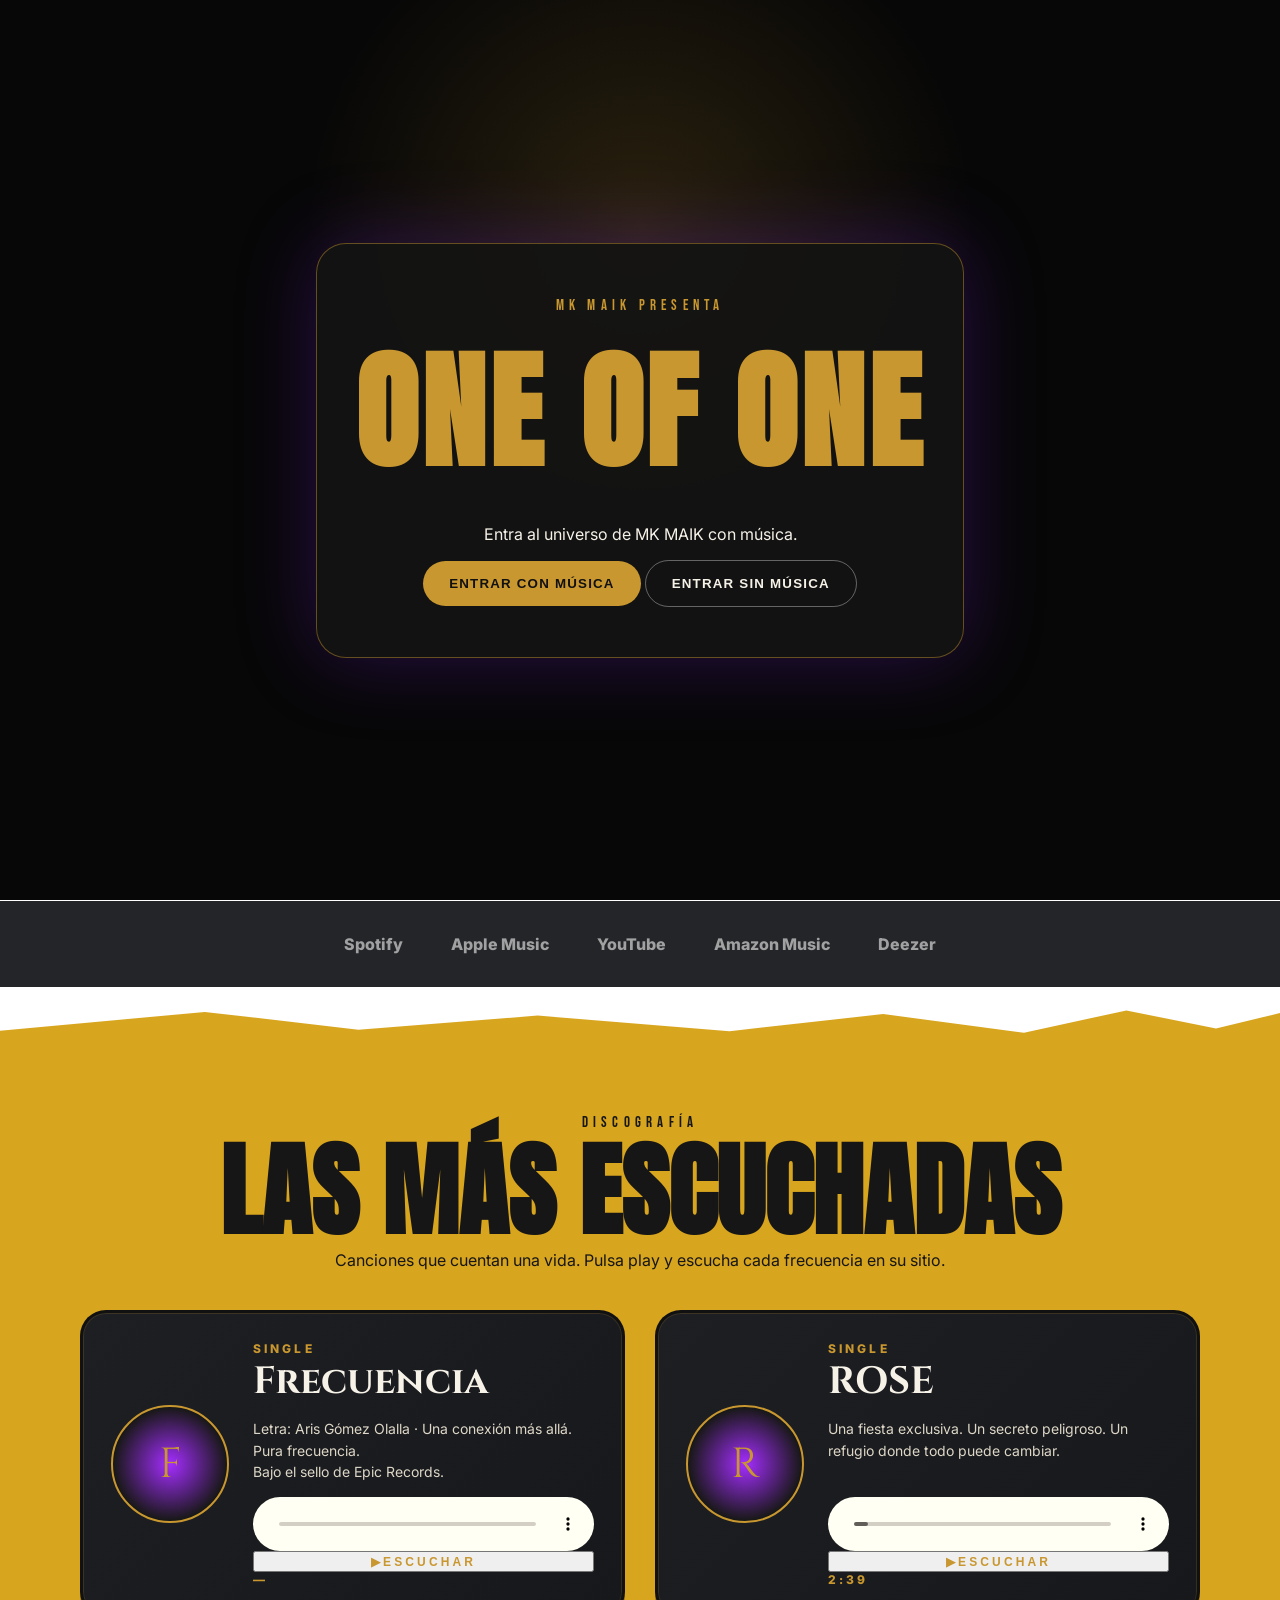
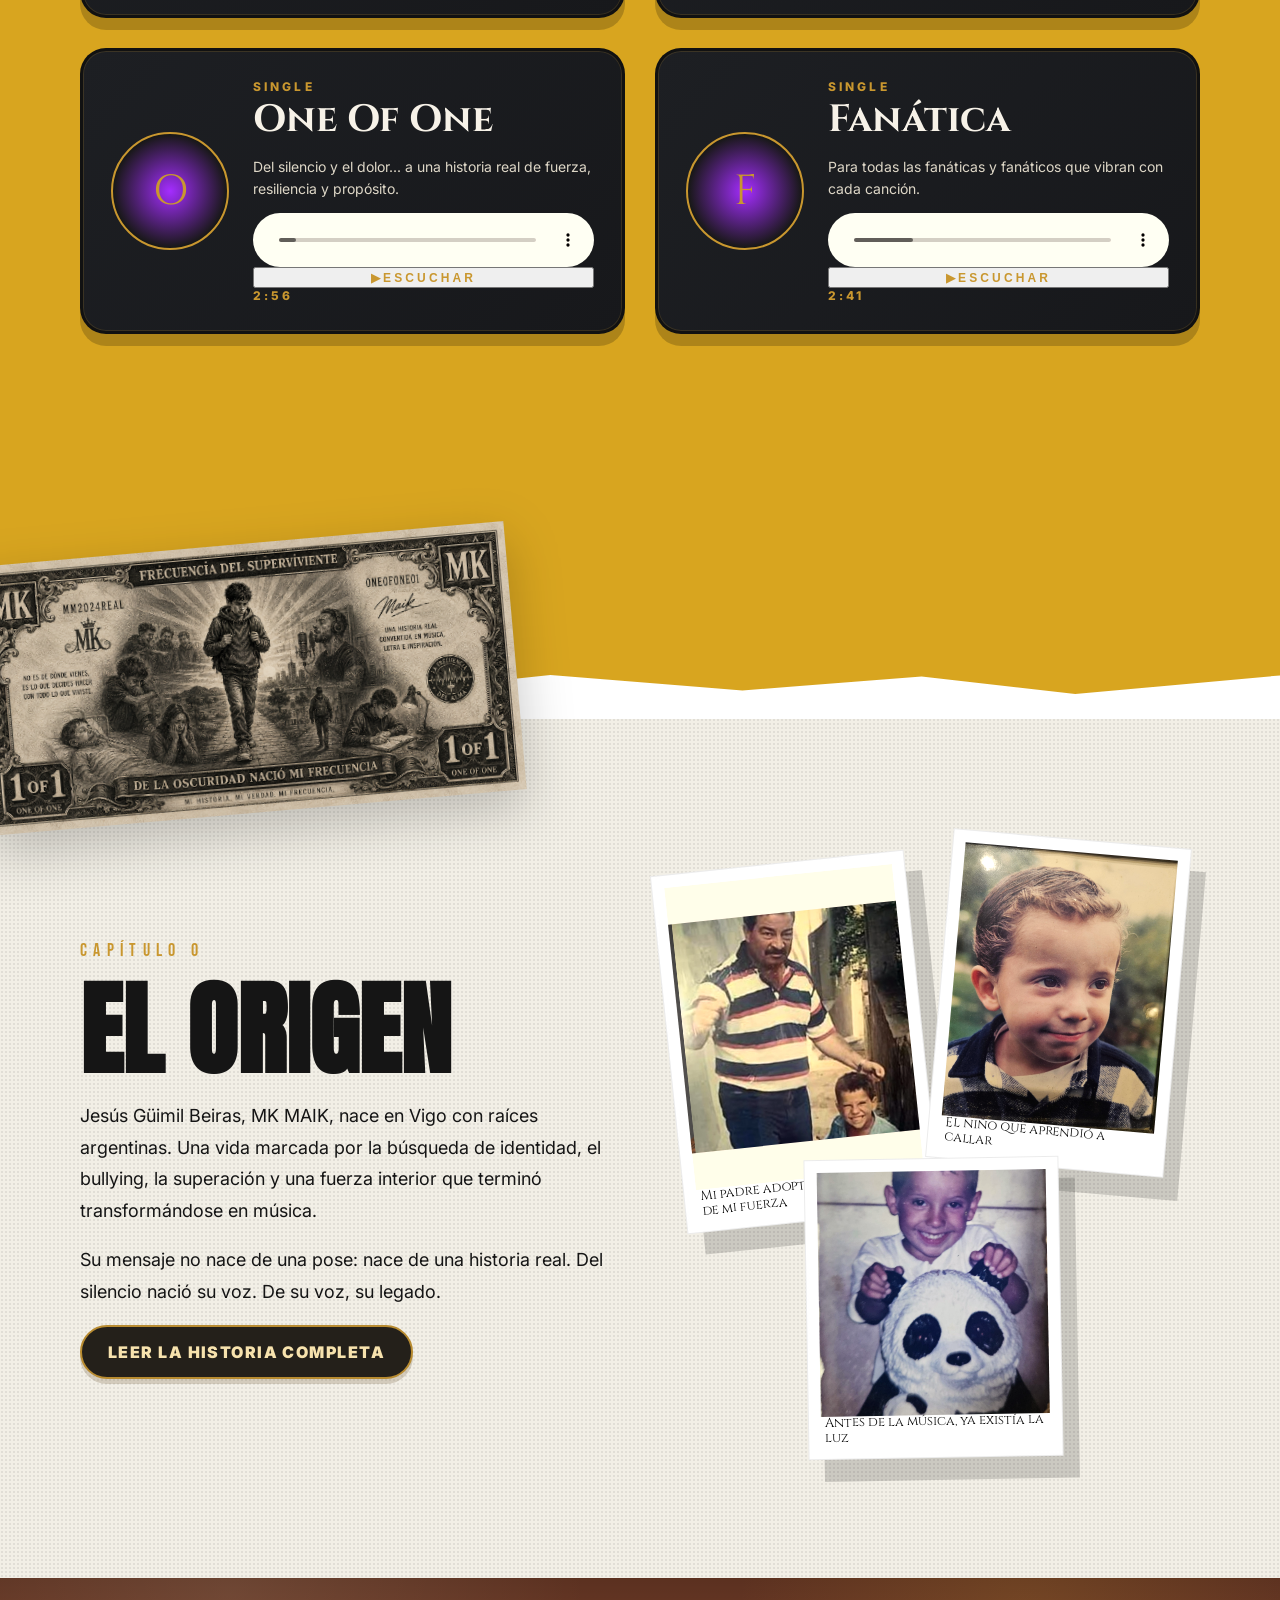
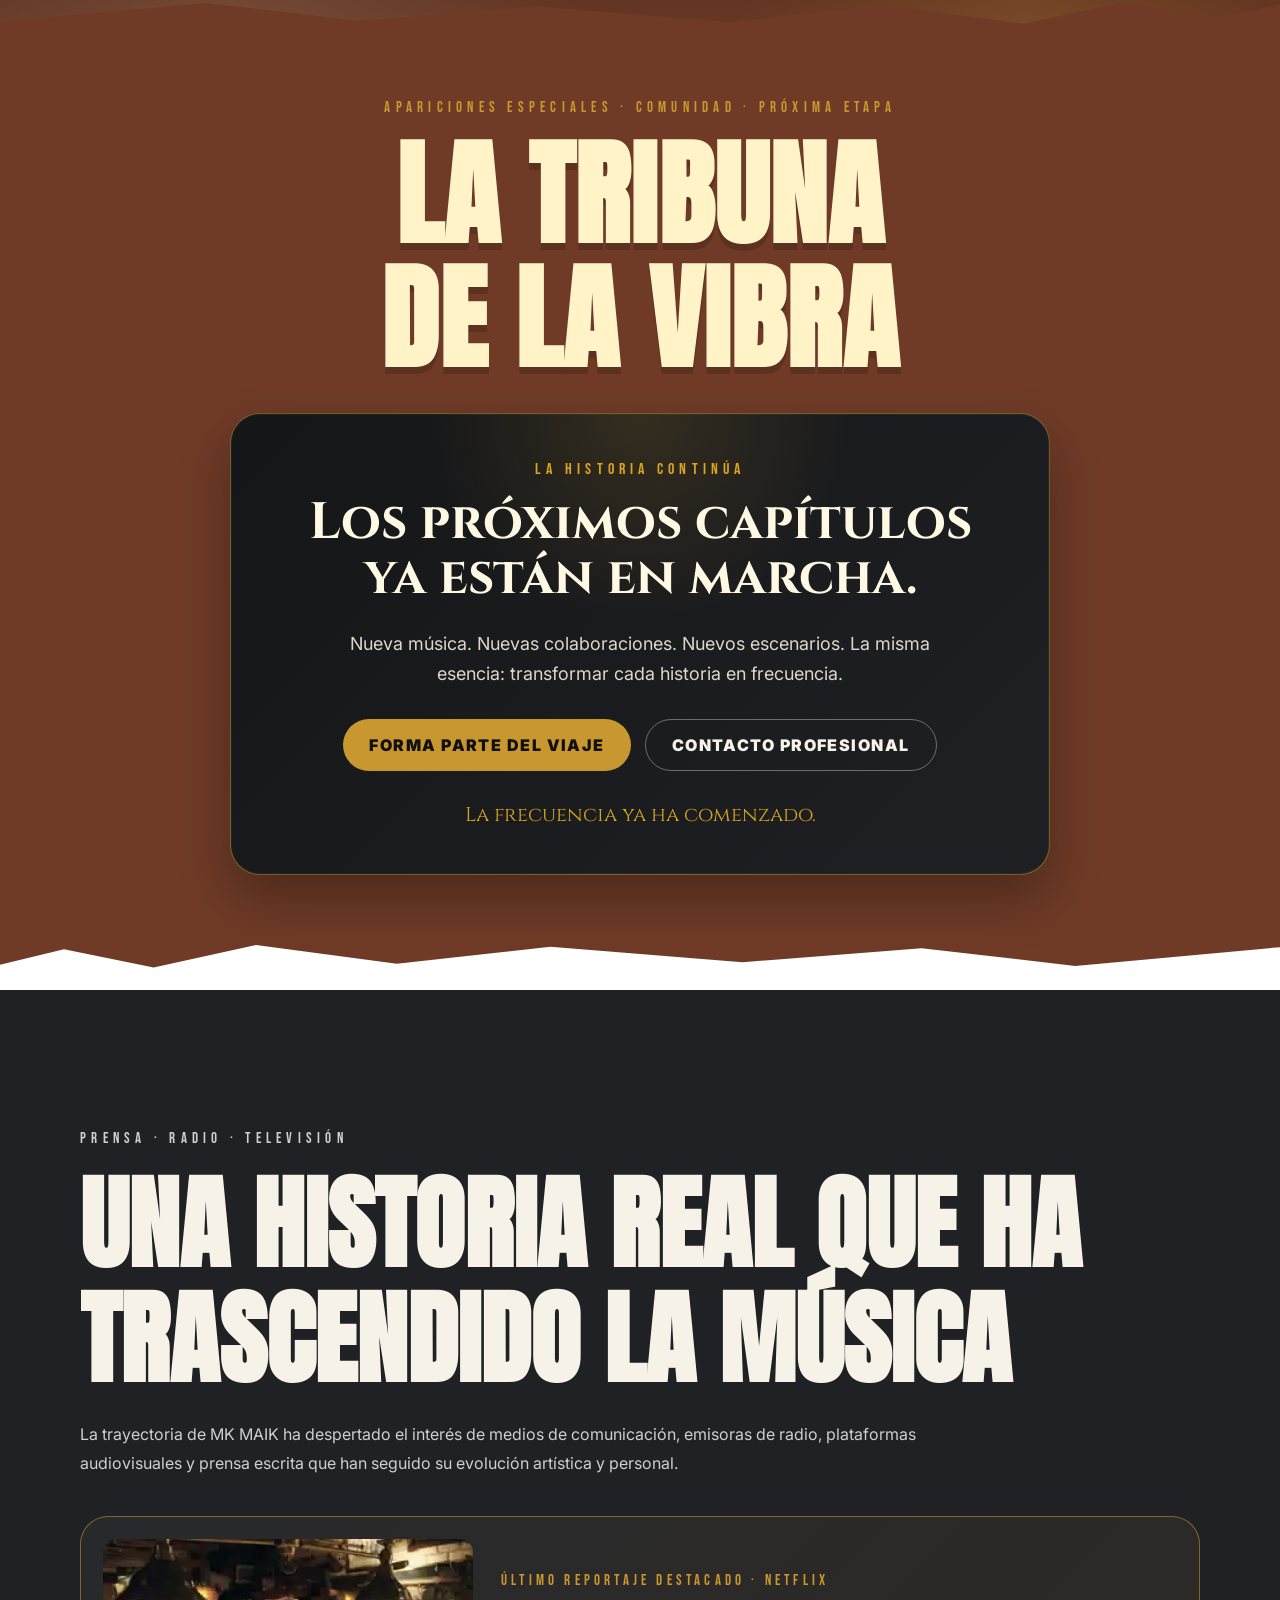
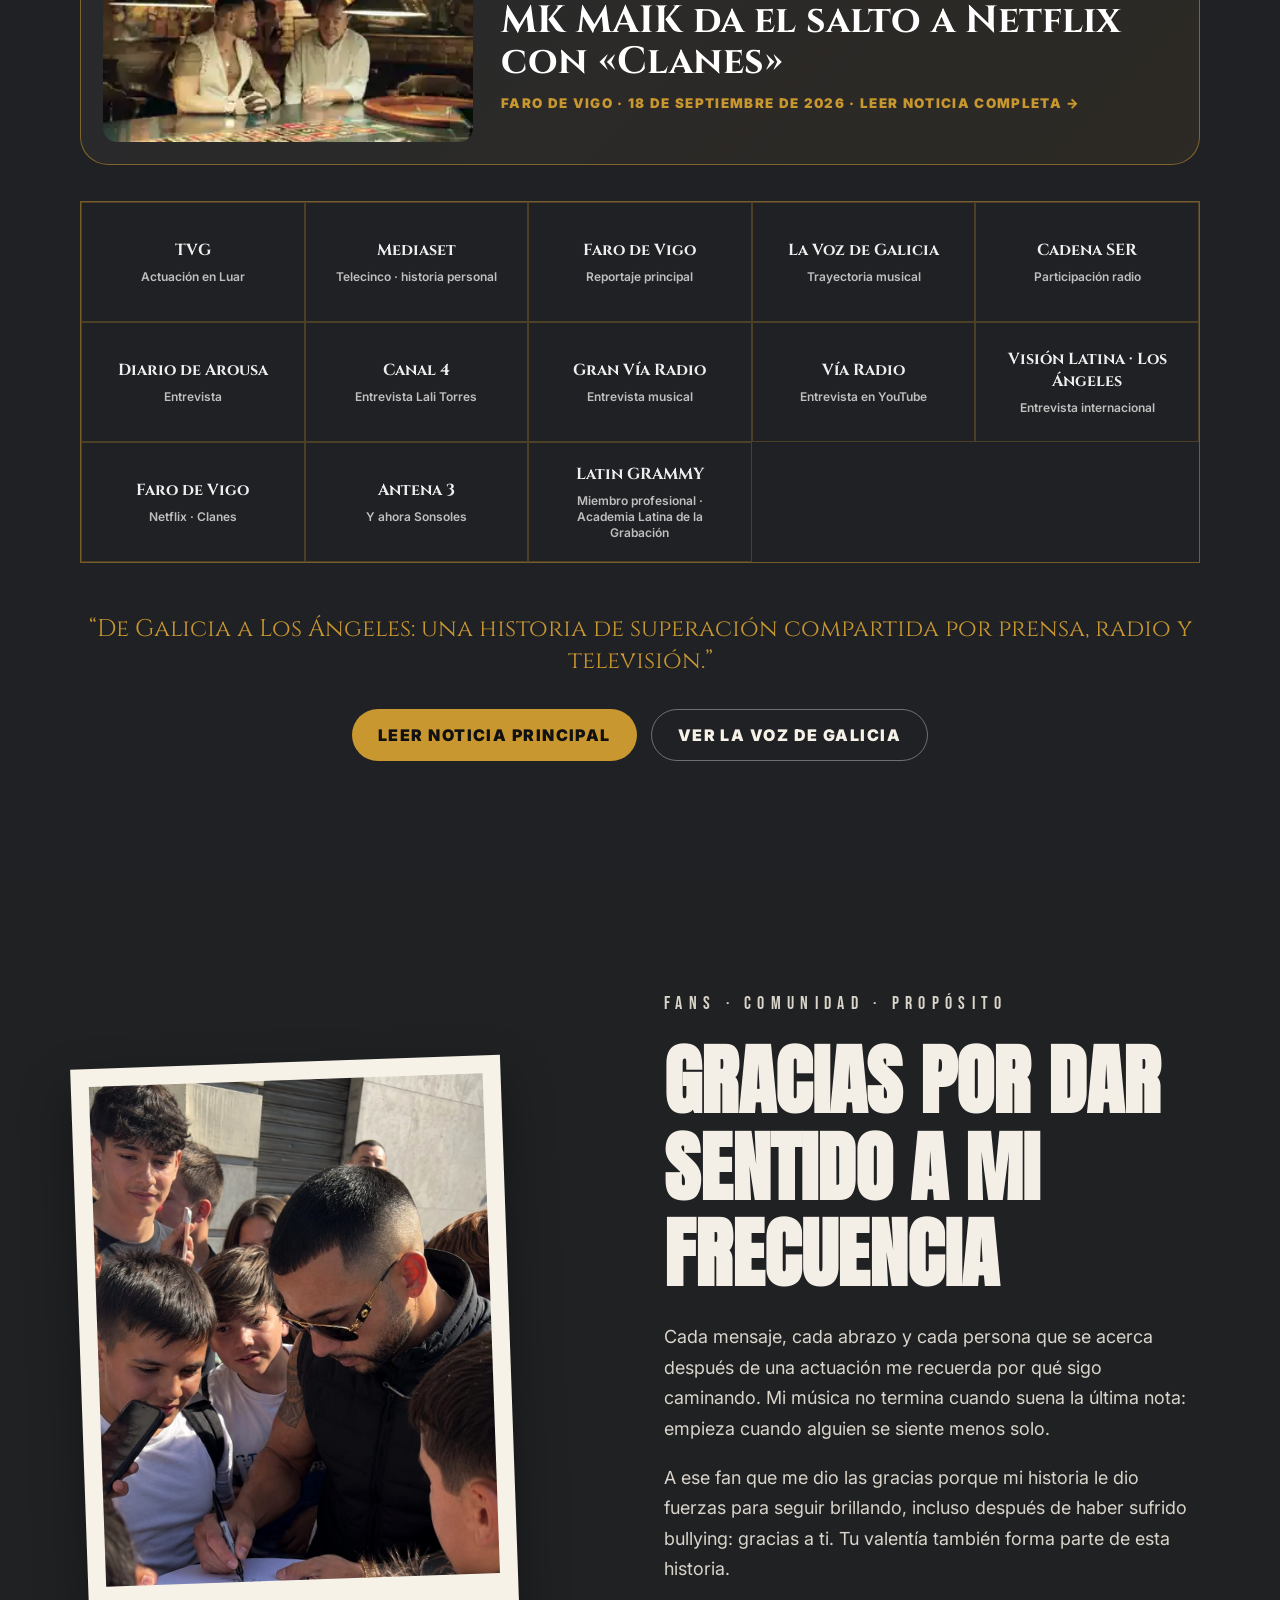
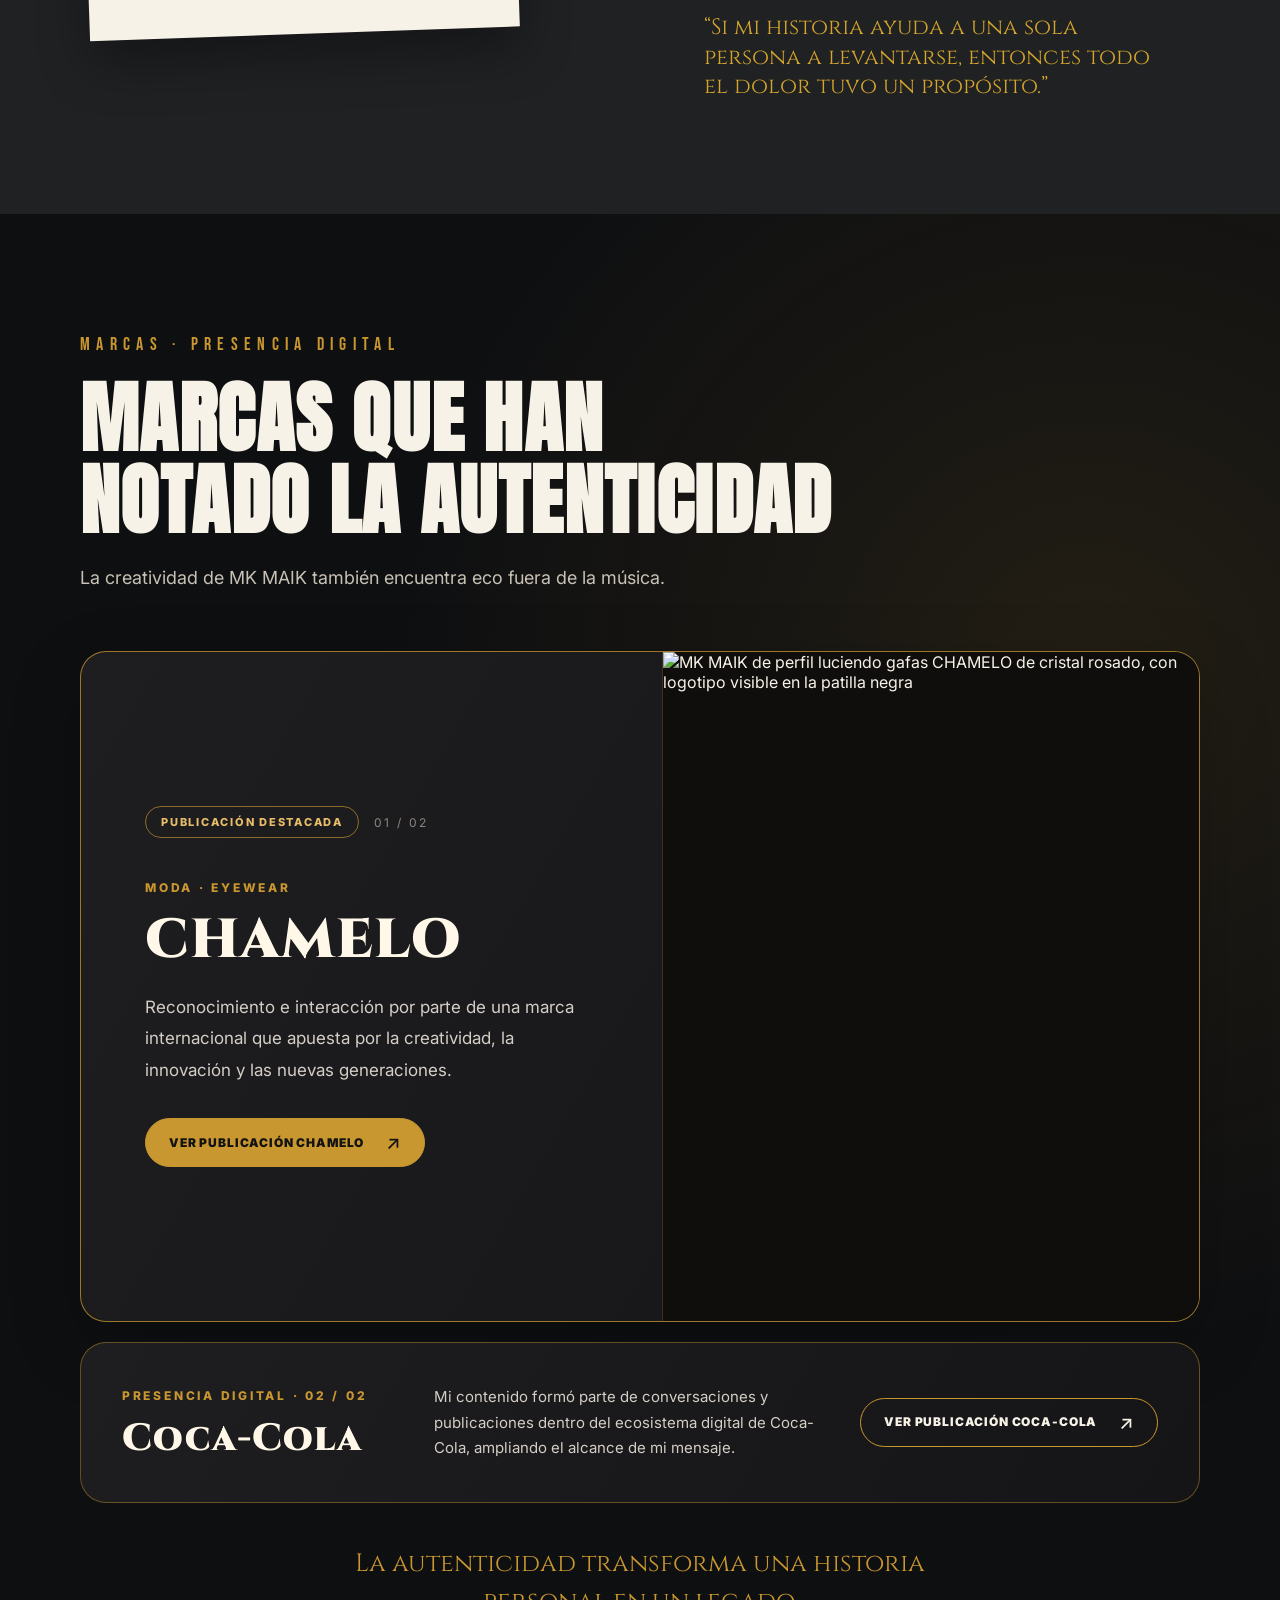
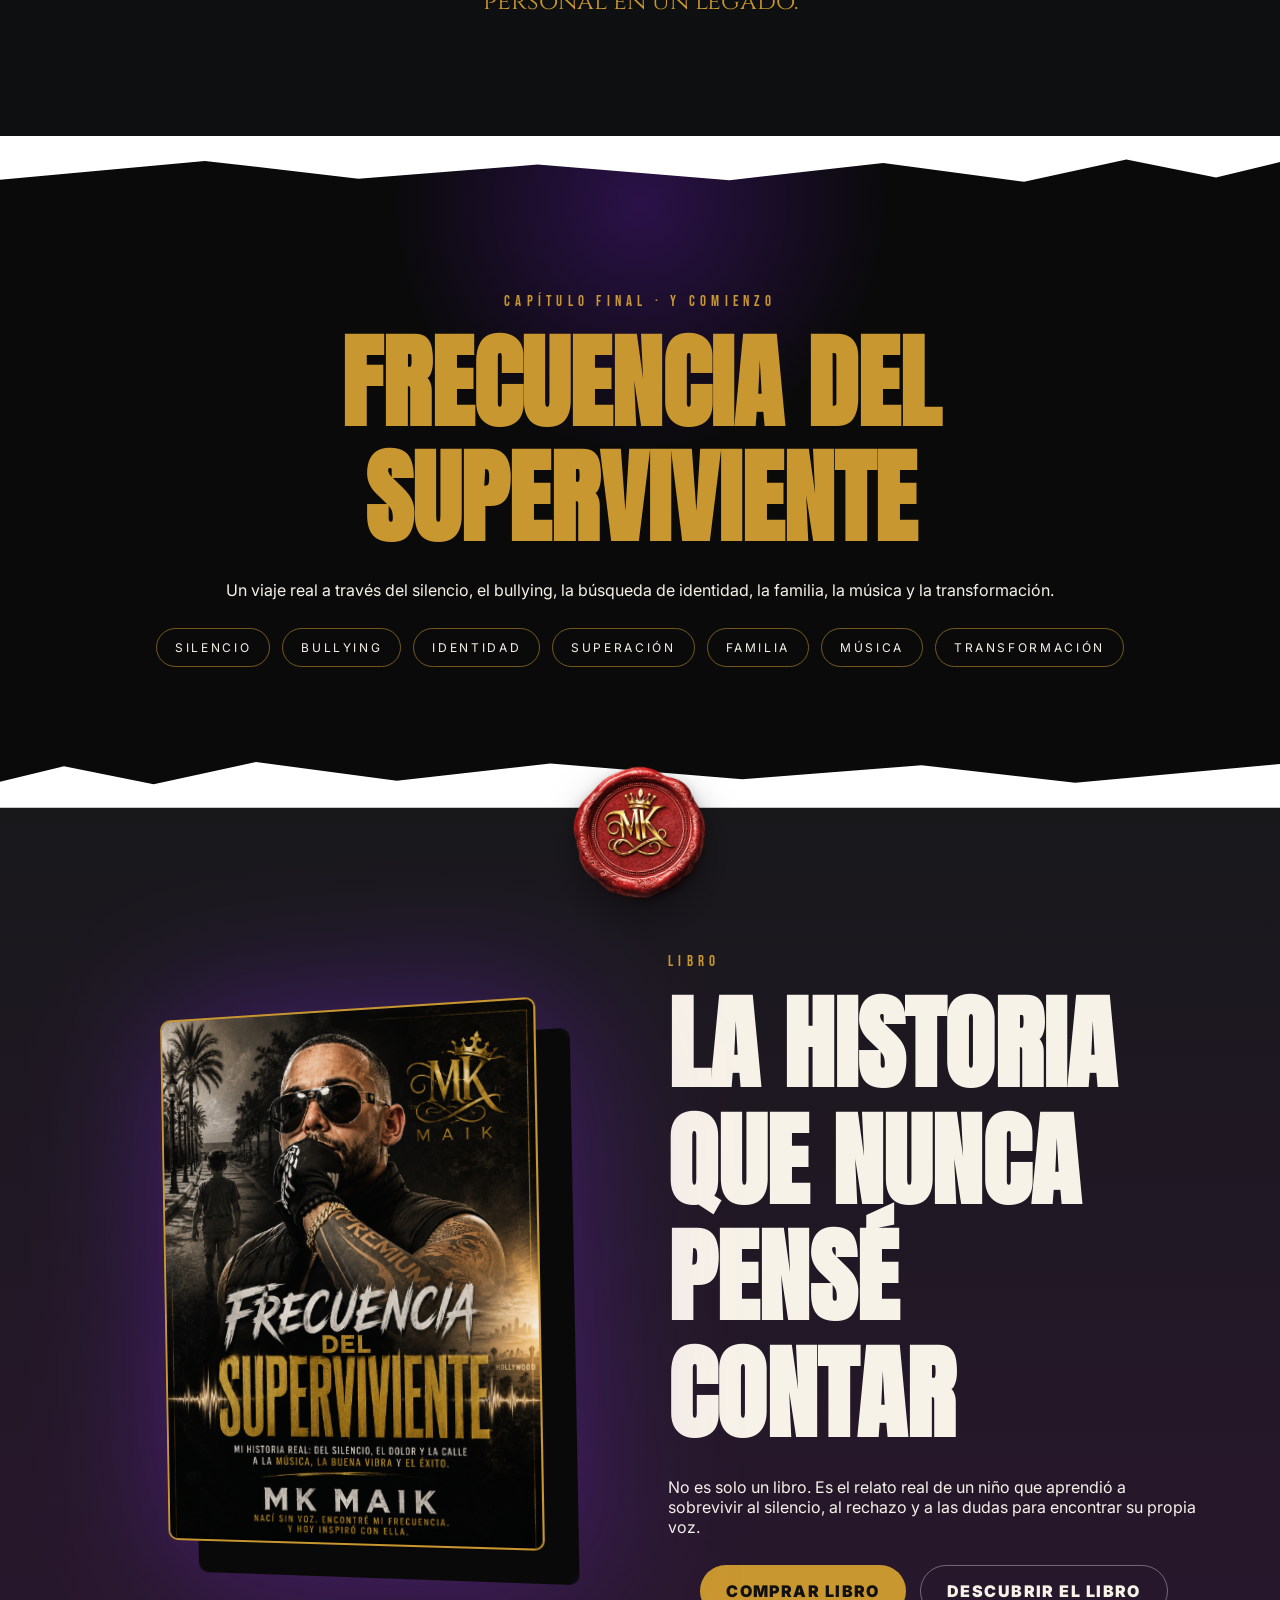
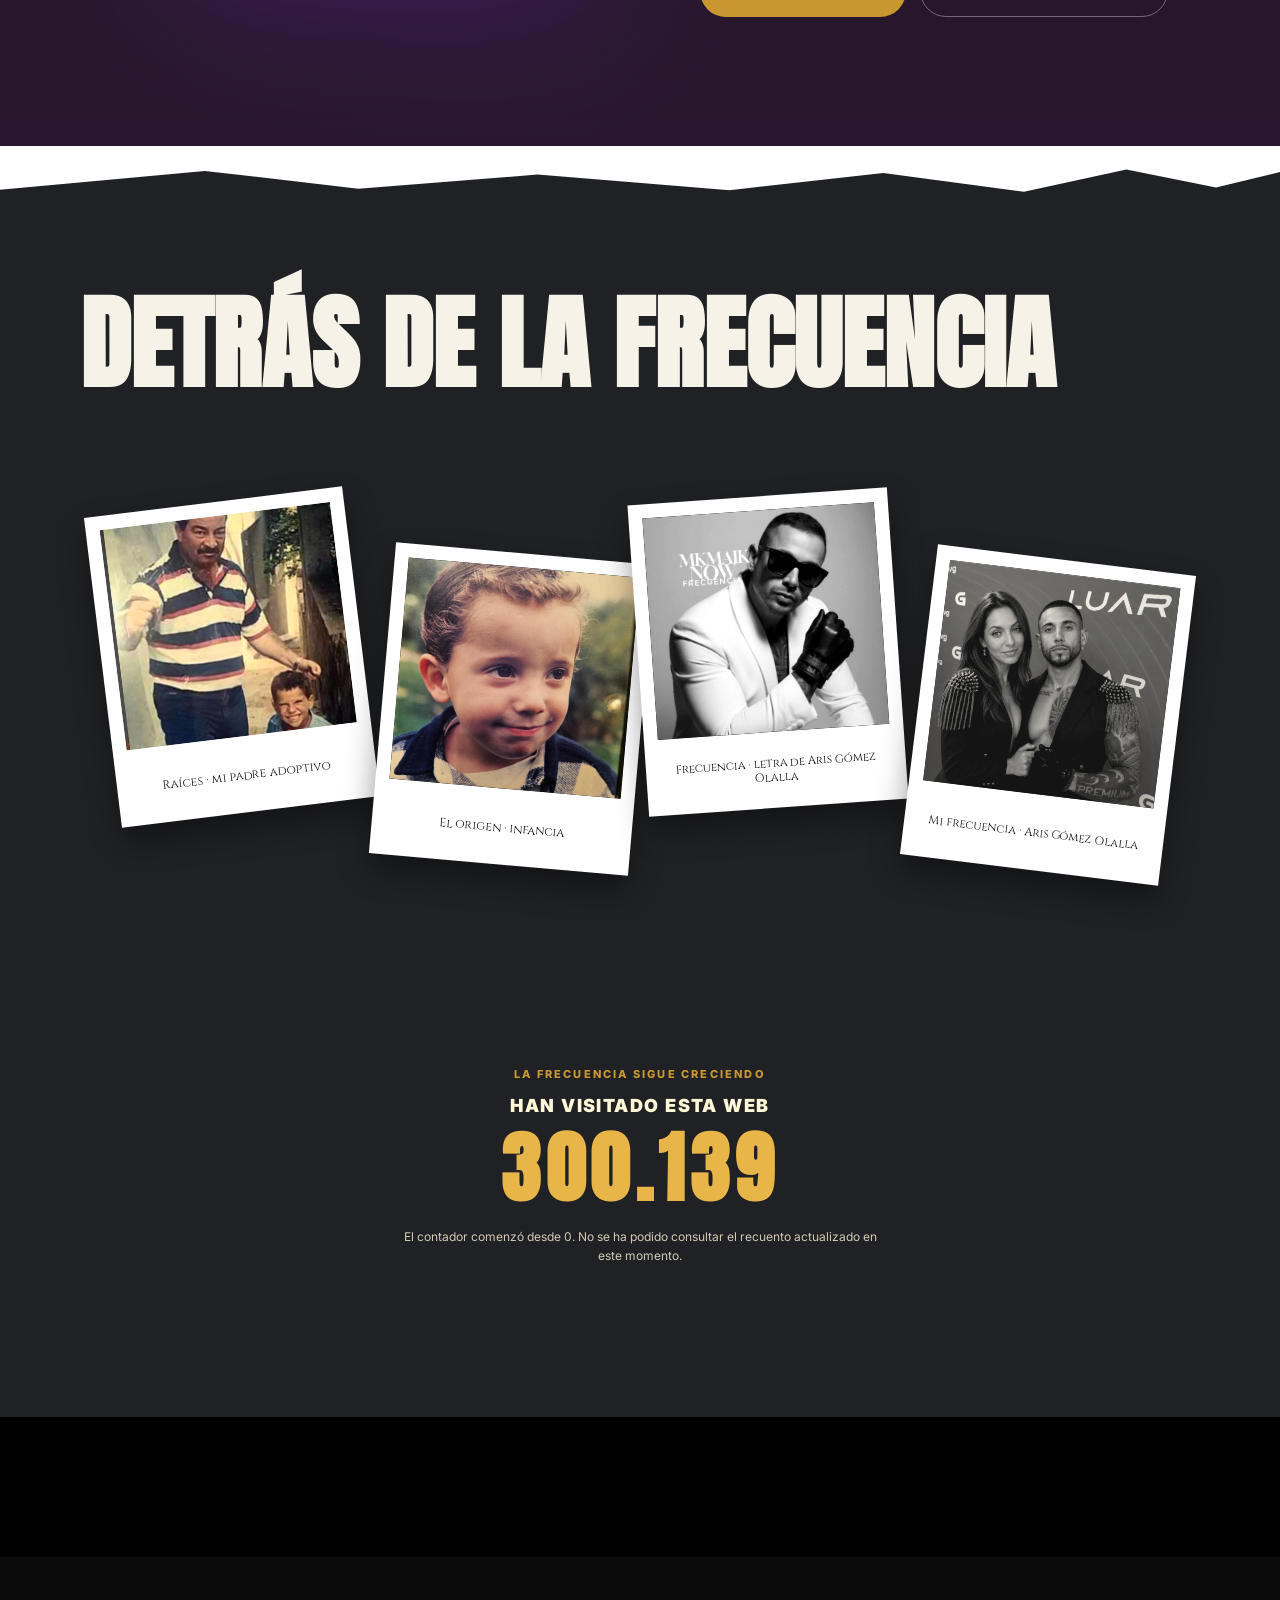
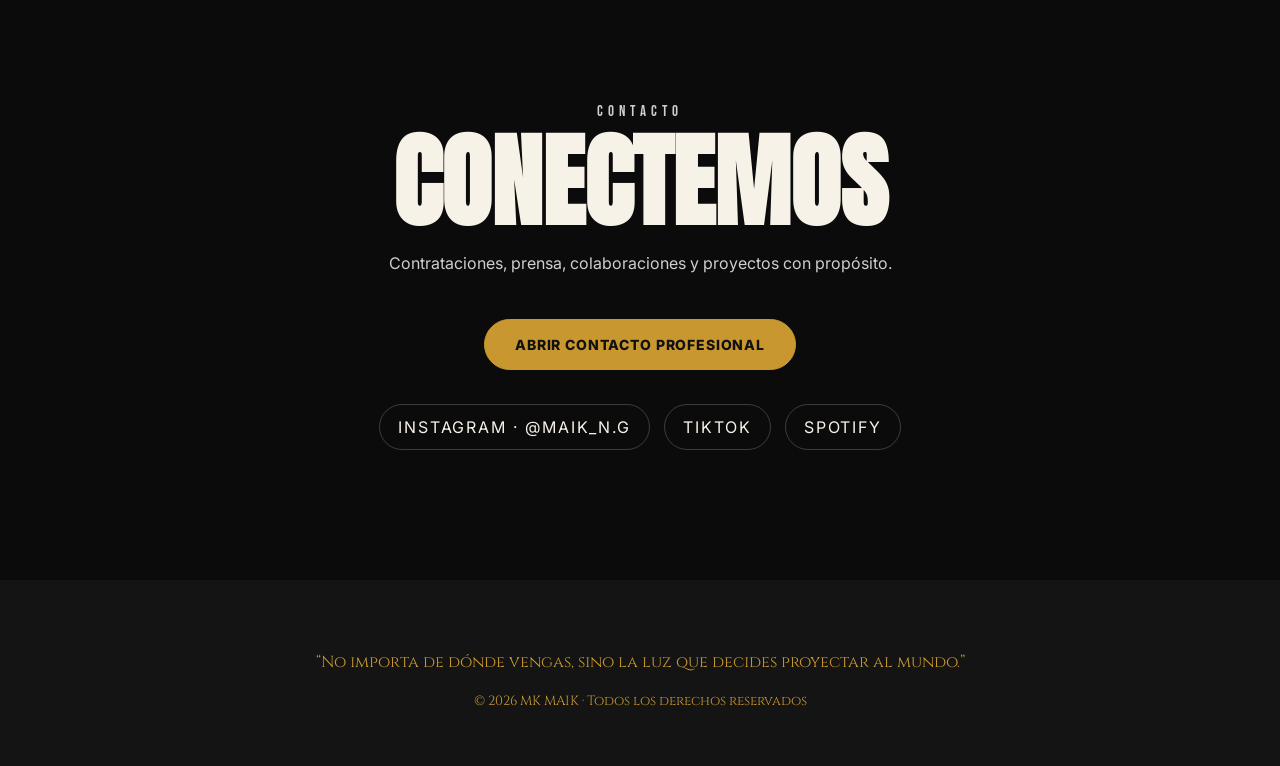
==== commit 6ad391f3: "Link main site YouTube to supplied MK MAIK channel" ====
--- a/index.html
+++ b/index.html
@@ -89,6 +89,7 @@
     <a class="brand" href="#inicio">MK <span>MAIK</span></a>
     <nav>
       <a href="#musica">Música</a>
+      <a href="videos.html">Vídeos</a>
       <a href="#origen">El origen</a>
       <a href="#eventos">Eventos</a>
       <a href="#prensa">Prensa</a>
@@ -117,7 +118,7 @@
     <section class="platforms" aria-label="Plataformas musicales">
       <a href="https://open.spotify.com/intl-es/artist/3OY7Gz7pqpO8EOO5Ahuzsq" target="_blank" rel="noreferrer">Spotify</a>
       <a href="https://music.apple.com/es/artist/mk-maik/1501827008" target="_blank" rel="noreferrer">Apple Music</a>
-      <a href="https://www.youtube.com/results?search_query=MK+MAIK" target="_blank" rel="noreferrer">YouTube</a>
+      <a href="https://www.youtube.com/@MKMAIK.M%C3%9ASIC" target="_blank" rel="noreferrer">YouTube</a>
       <a href="https://music.amazon.es/albums/B0GYGWBRGF" target="_blank" rel="noreferrer">Amazon Music</a>
       <a href="https://www.deezer.com/search/MK%20MAIK" target="_blank" rel="noreferrer">Deezer</a>
     </section>
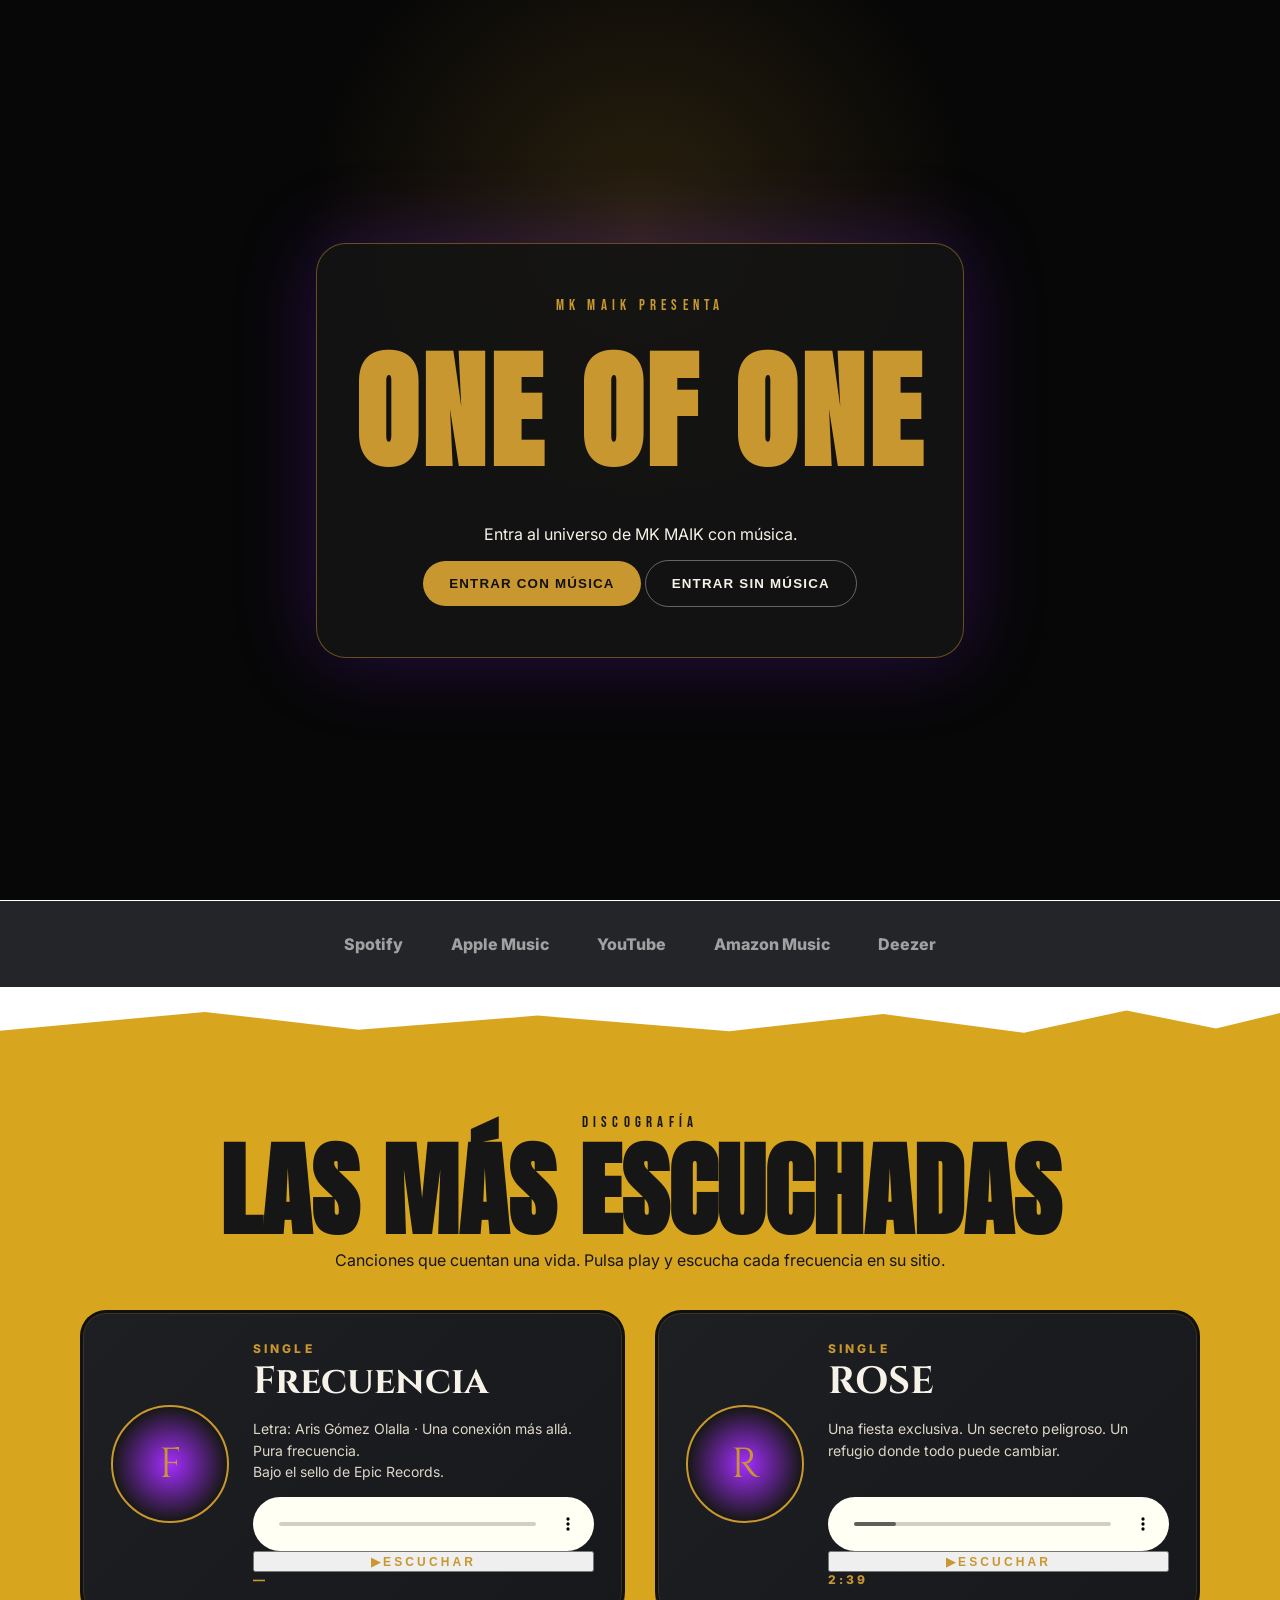
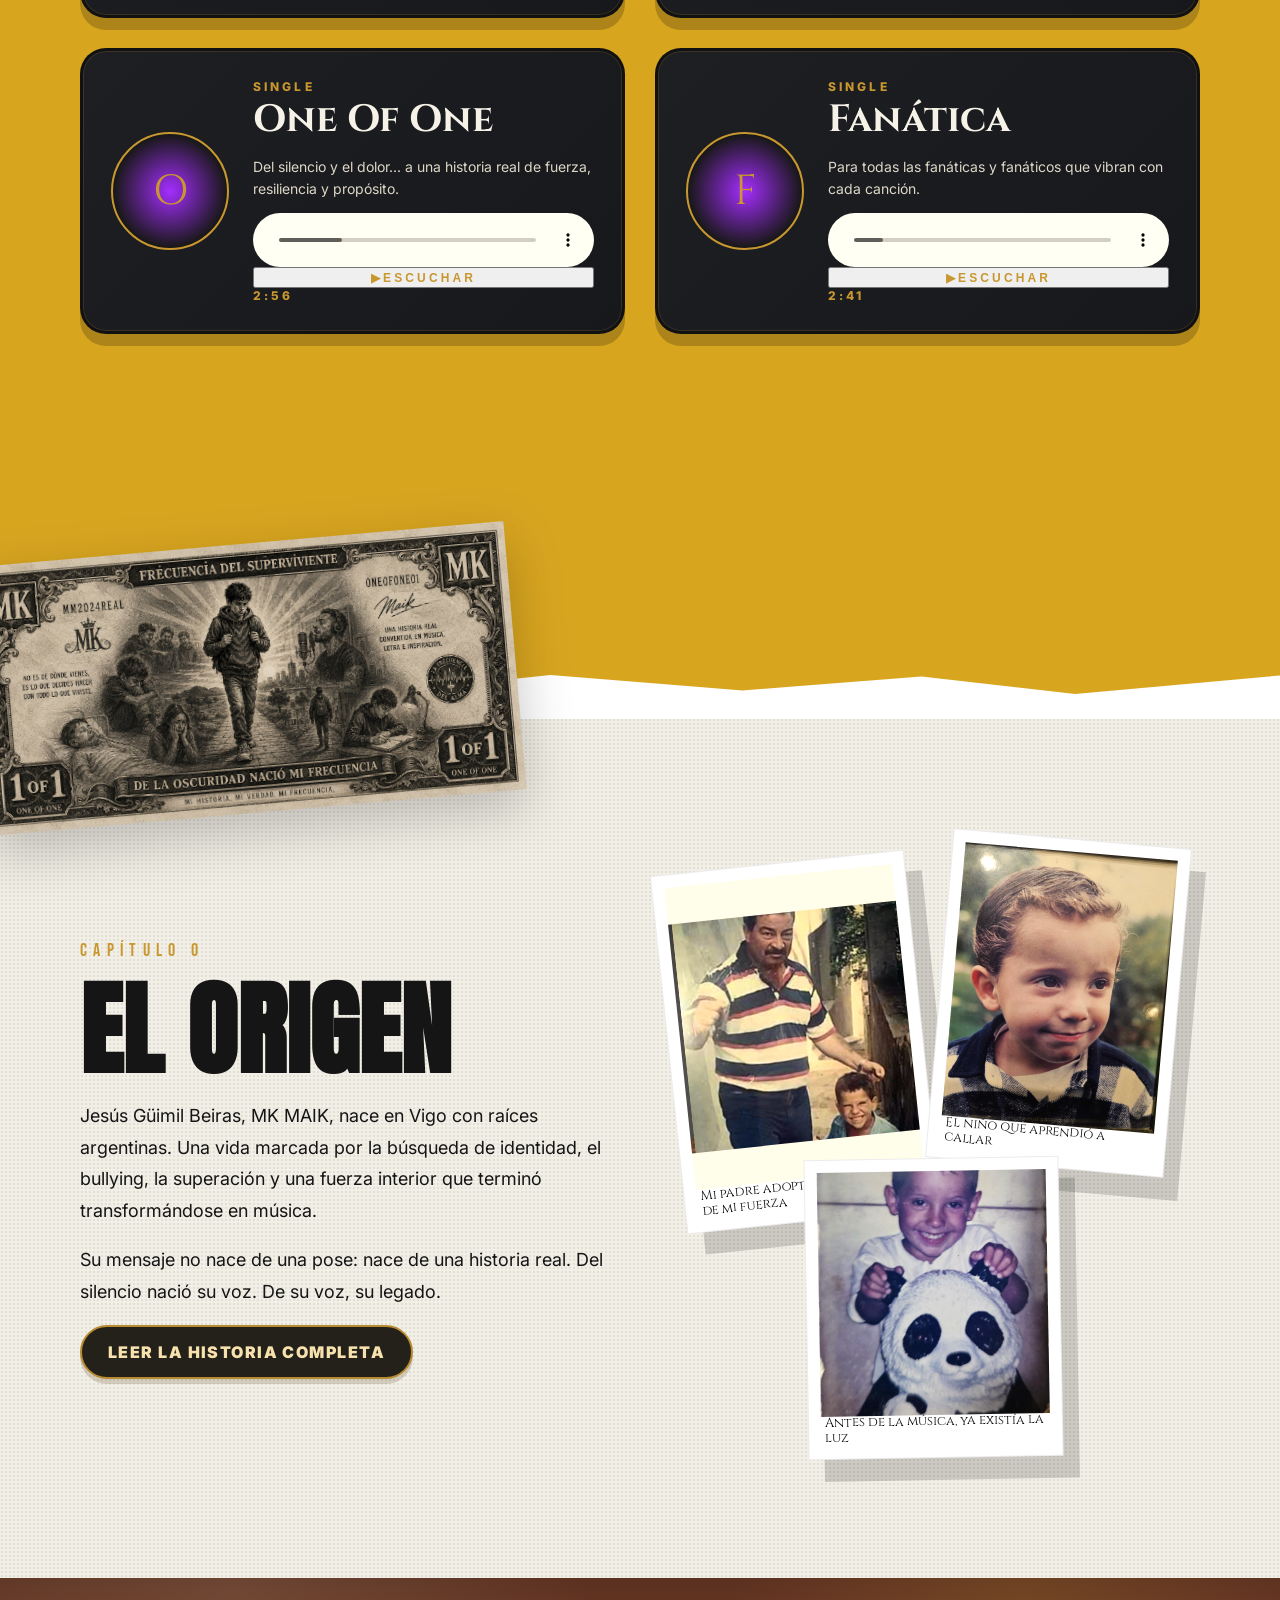
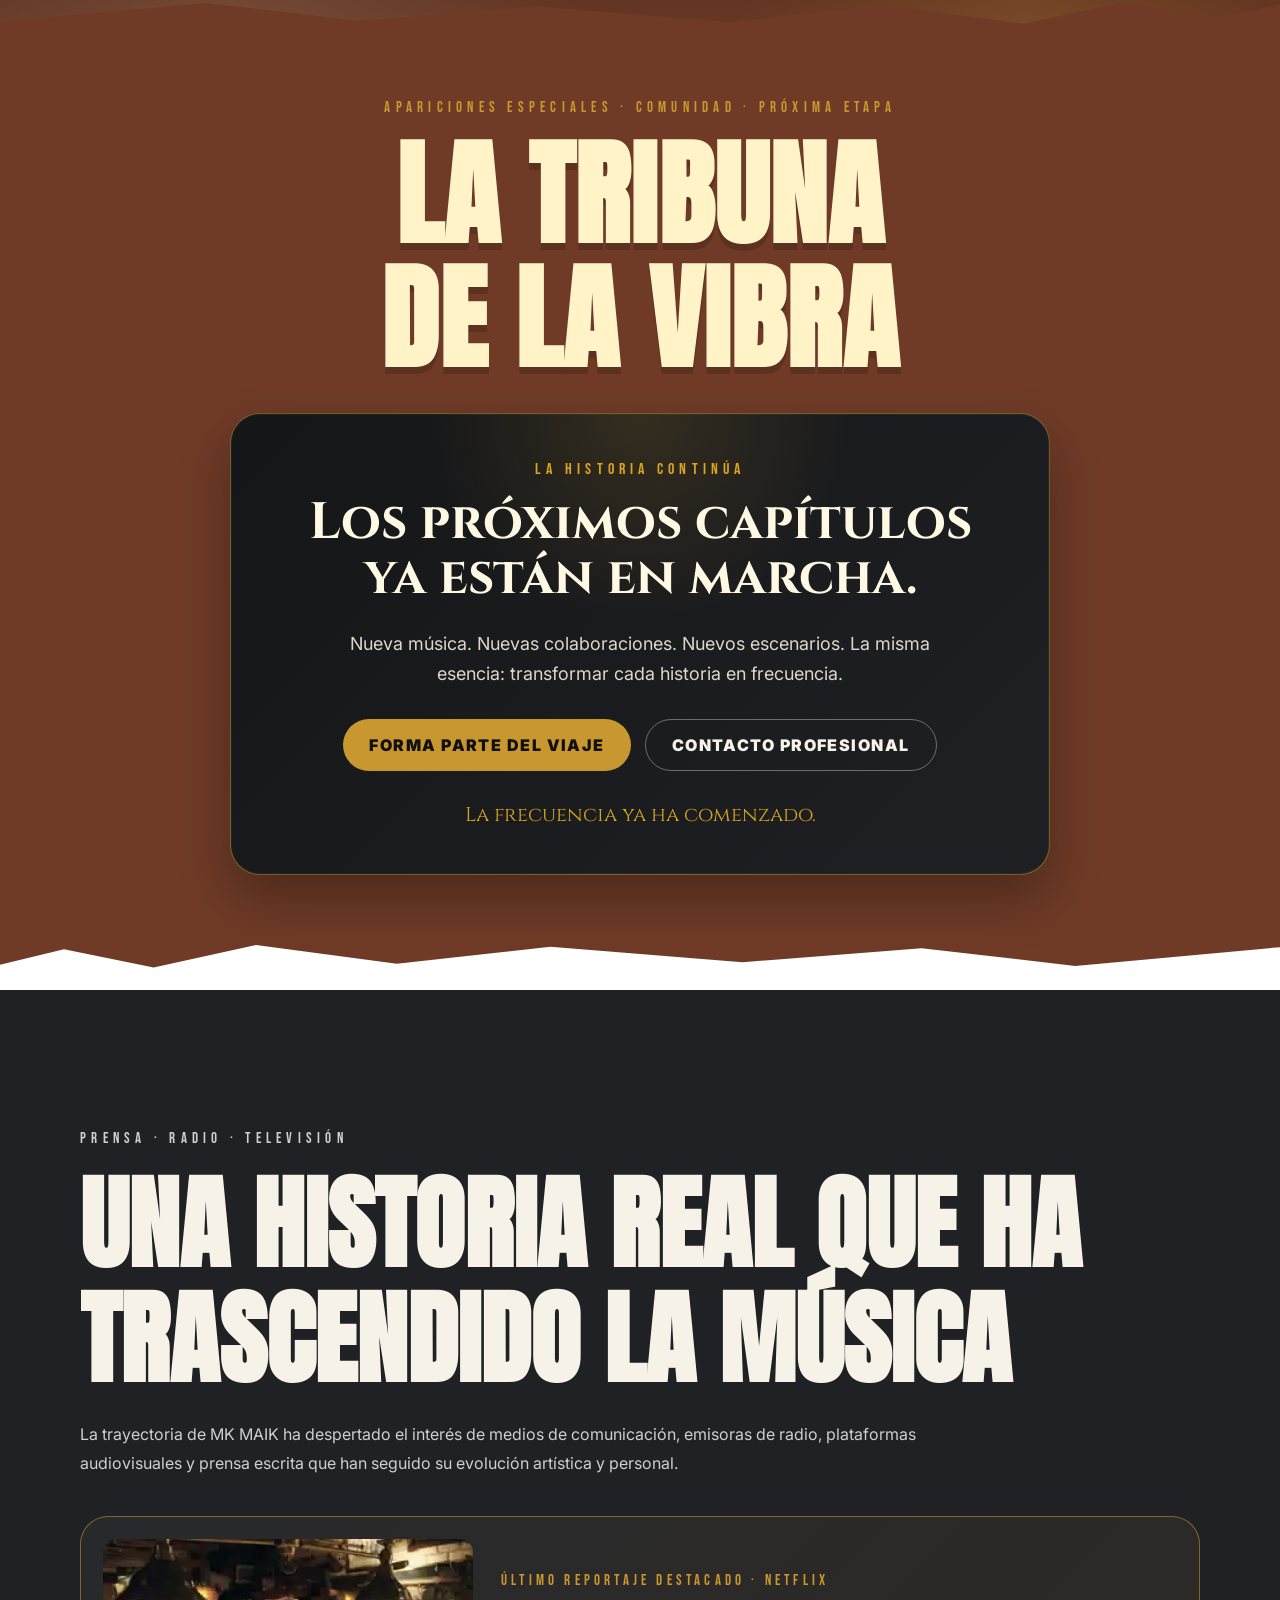
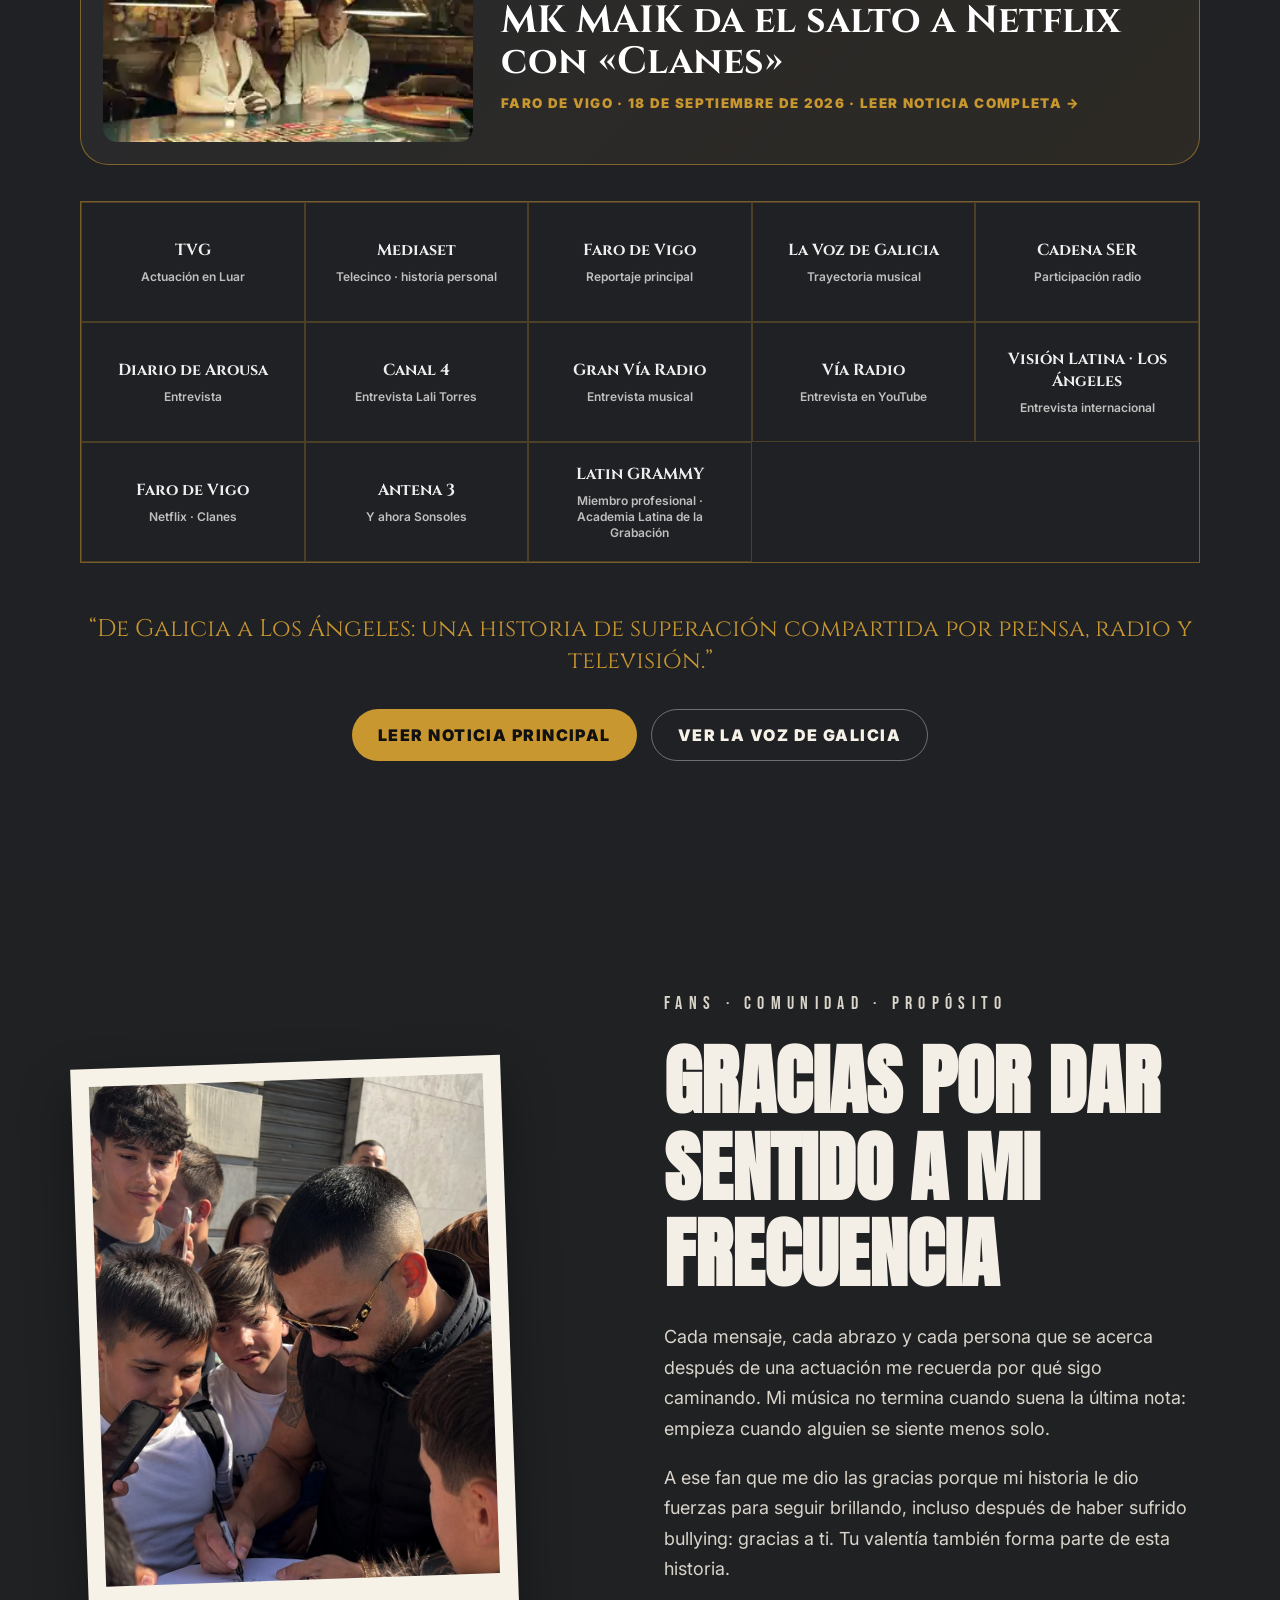
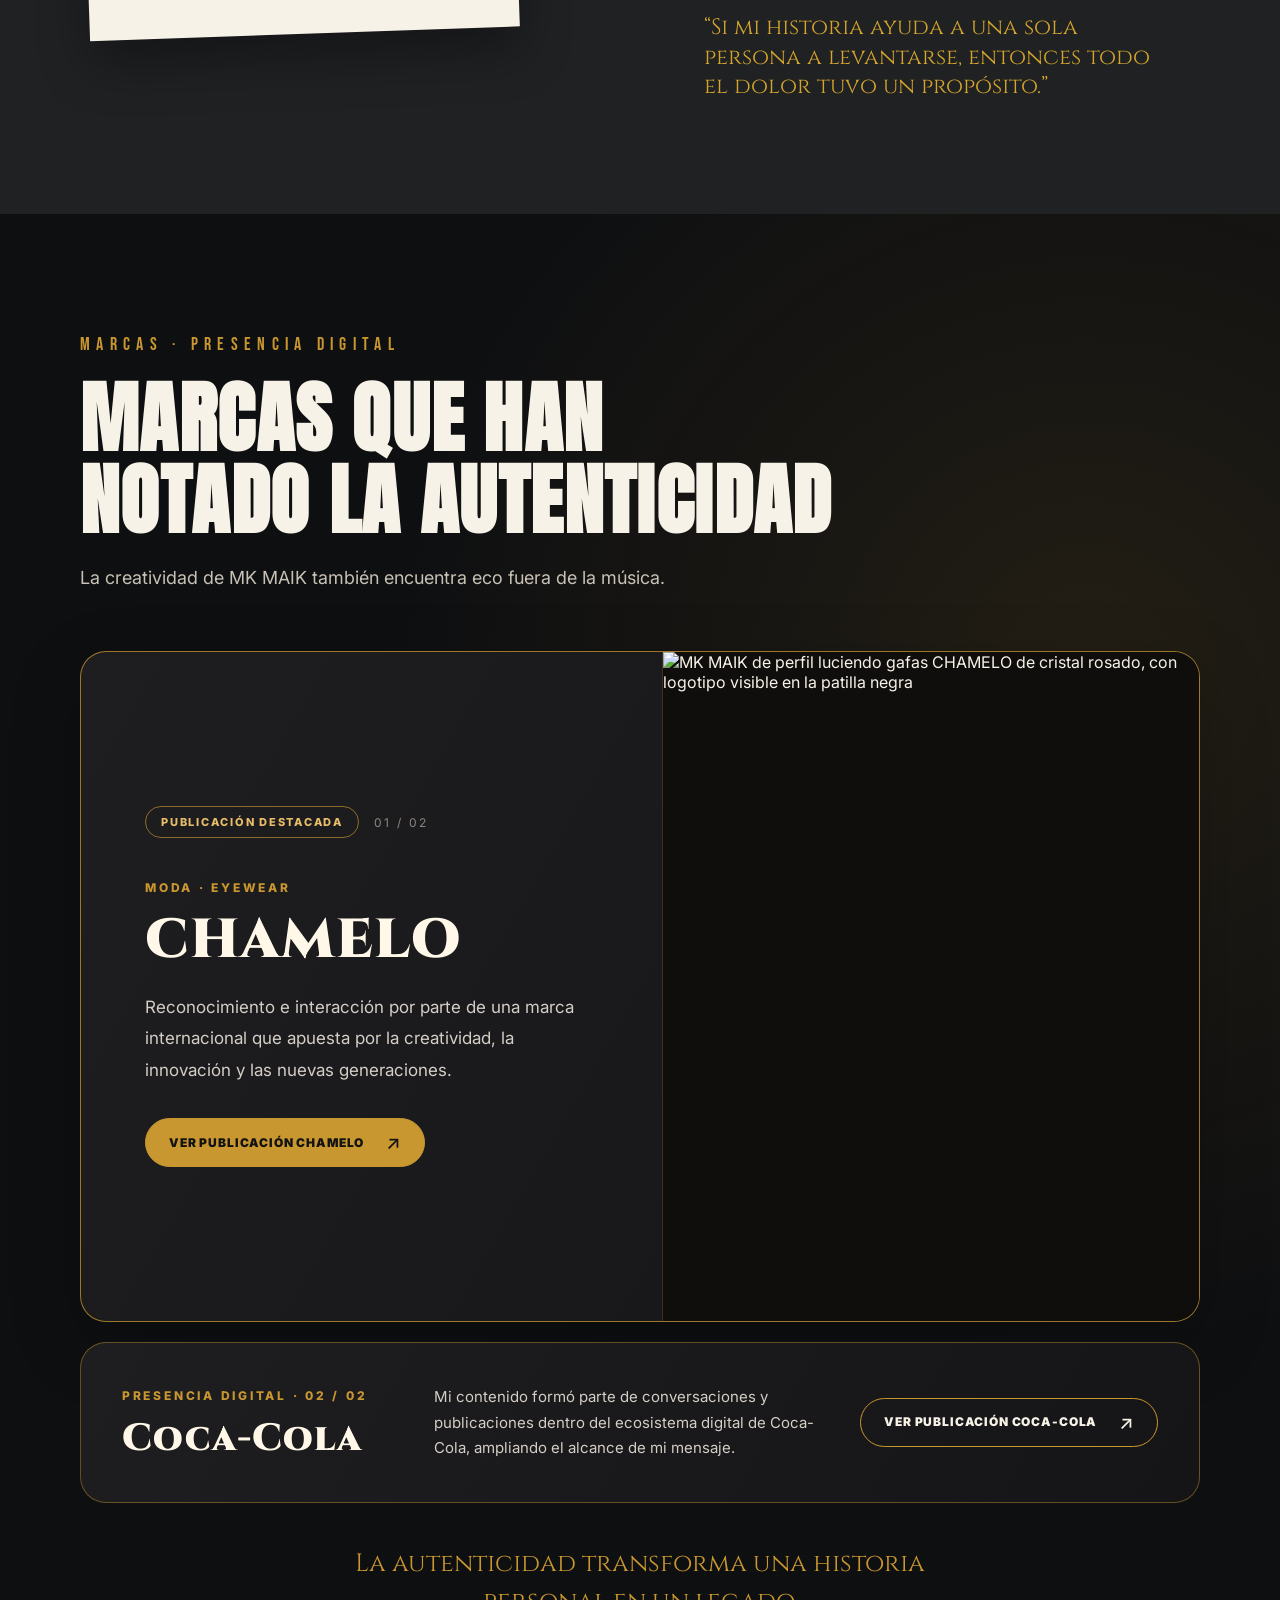
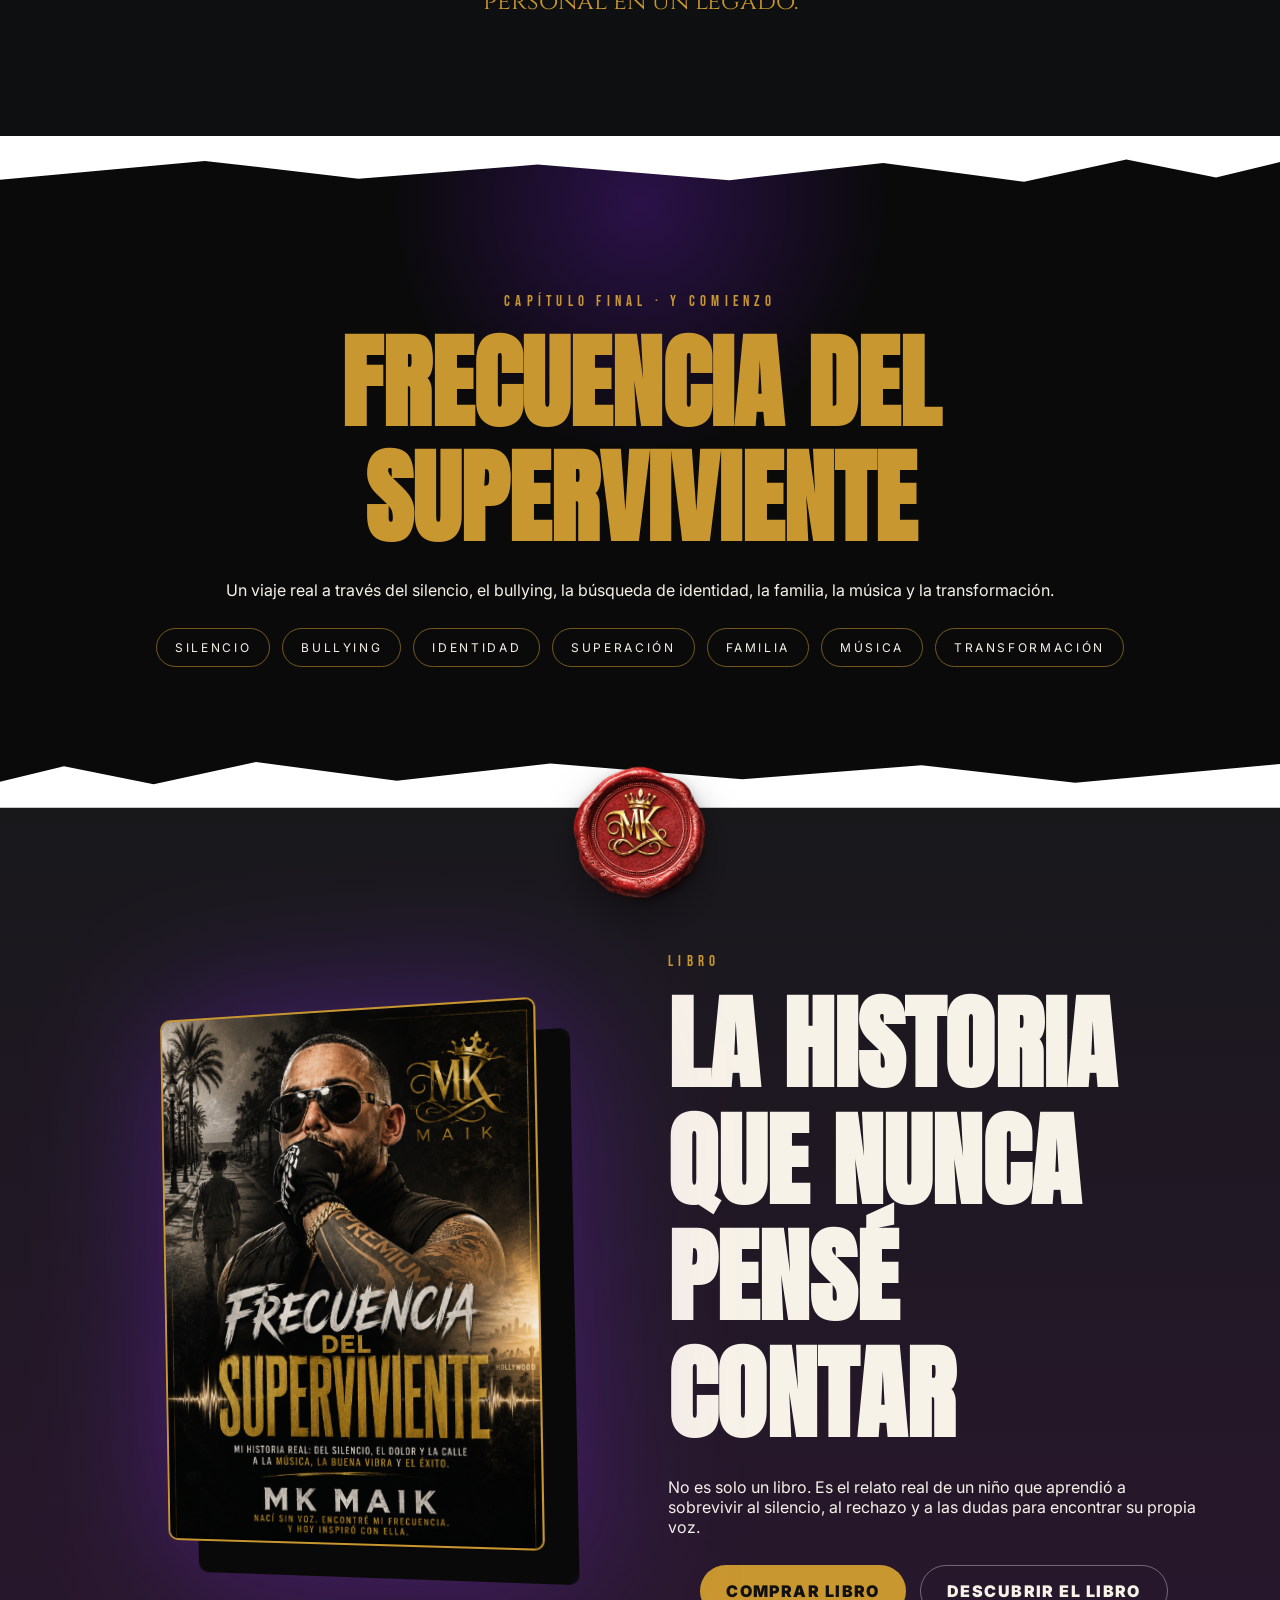
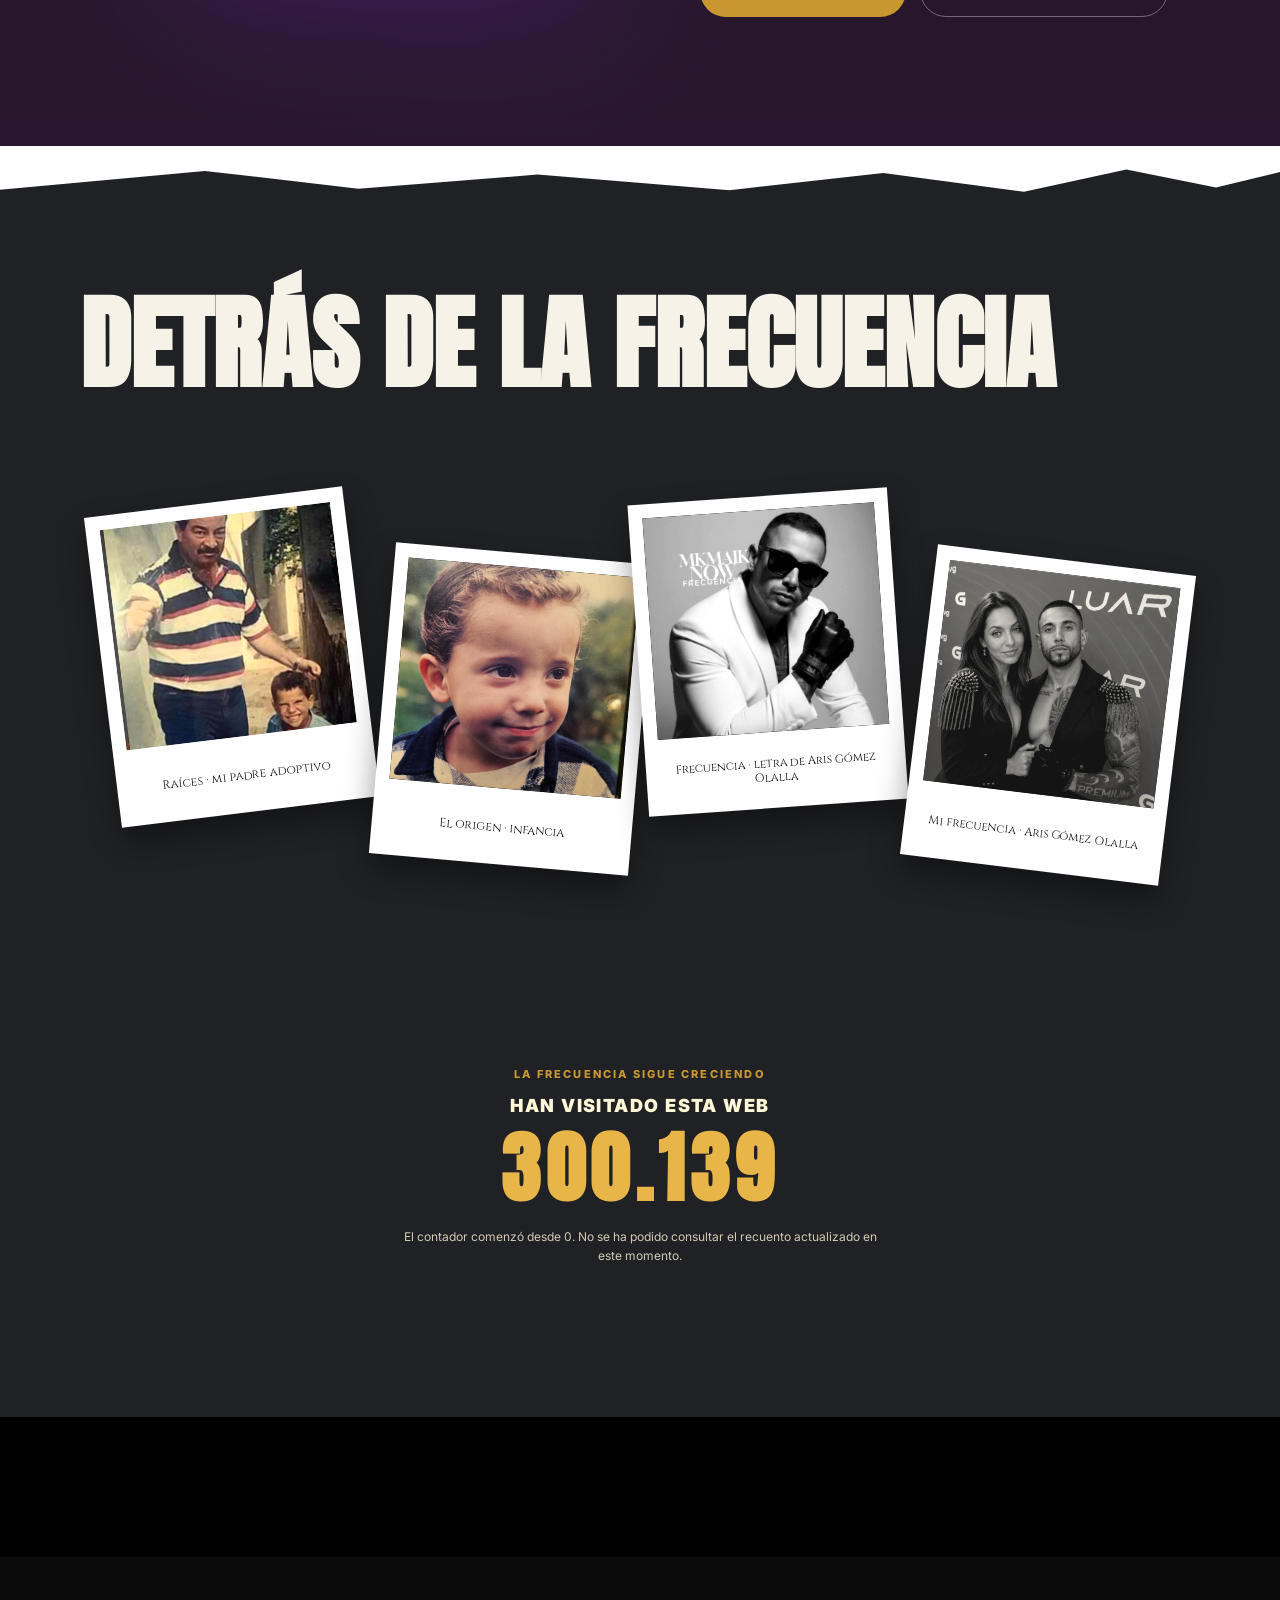
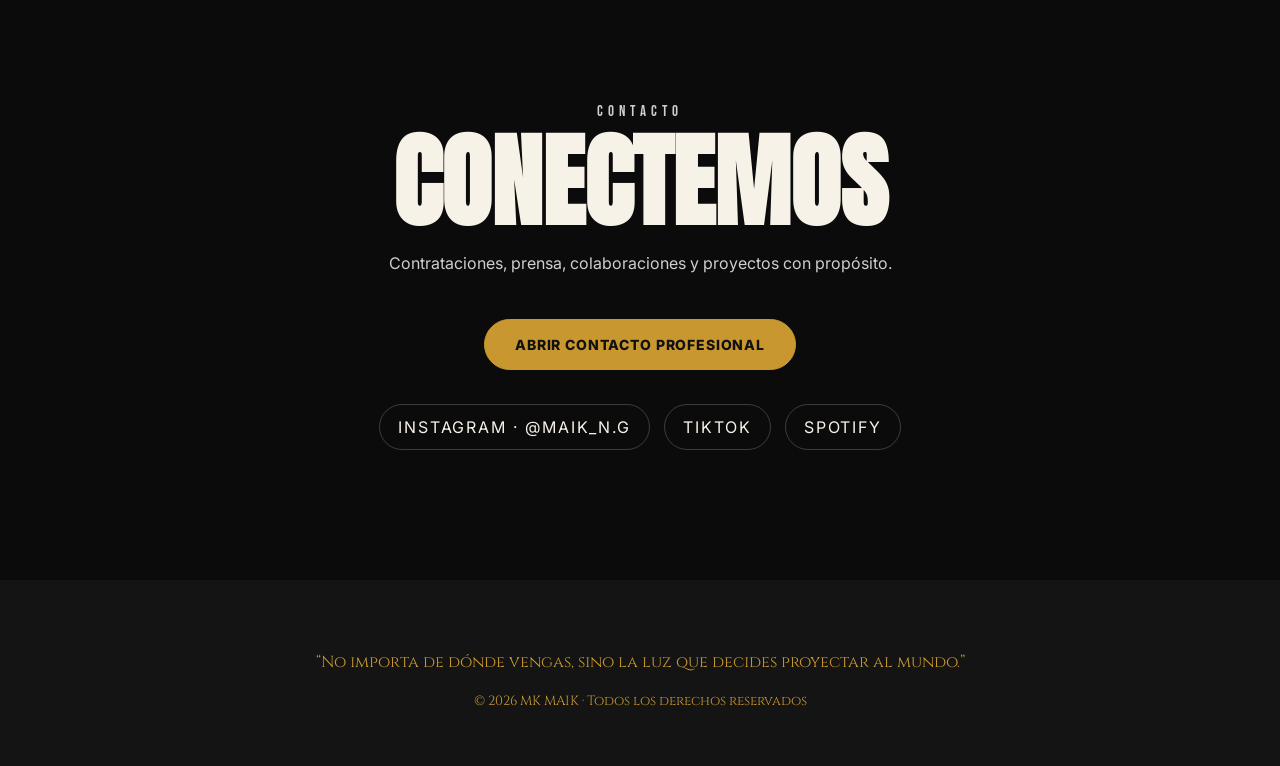
==== commit ce5a116e: "Add accessible complete mobile navigation to index.html" ====
--- a/index.html
+++ b/index.html
@@ -97,6 +97,19 @@
       <a href="libro.html">Libro</a>
       <a href="#contacto">Contacto</a>
     </nav>
+    <button type="button" class="mobile-nav-toggle" aria-expanded="false" aria-controls="mobileSiteNav" aria-label="Abrir menú de navegación">☰ MENÚ</button>
+    <nav id="mobileSiteNav" class="mobile-site-nav" hidden aria-label="Menú móvil MK MAIK">
+      <a href="index.html#inicio">Inicio</a>
+      <a href="index.html#musica">Música</a>
+      <a href="discografia.html#discografia">Discografía</a>
+      <a href="videos.html">Vídeos</a>
+      <a href="index.html#origen">El origen</a>
+      <a href="index.html#eventos">Eventos</a>
+      <a href="index.html#prensa">Prensa</a>
+      <a href="index.html#marcas">Marcas</a>
+      <a href="libro.html">Libro</a>
+      <a href="index.html#contacto">Contacto</a>
+    </nav>
     <button id="muteBtn" class="sound" aria-label="activar o pausar música">▮▮</button>
   </header>
 
@@ -512,5 +525,6 @@
   </footer>
 
   <script src="script.js"></script>
+<script src="mobile-menu.js" defer></script>
 </body>
 </html>
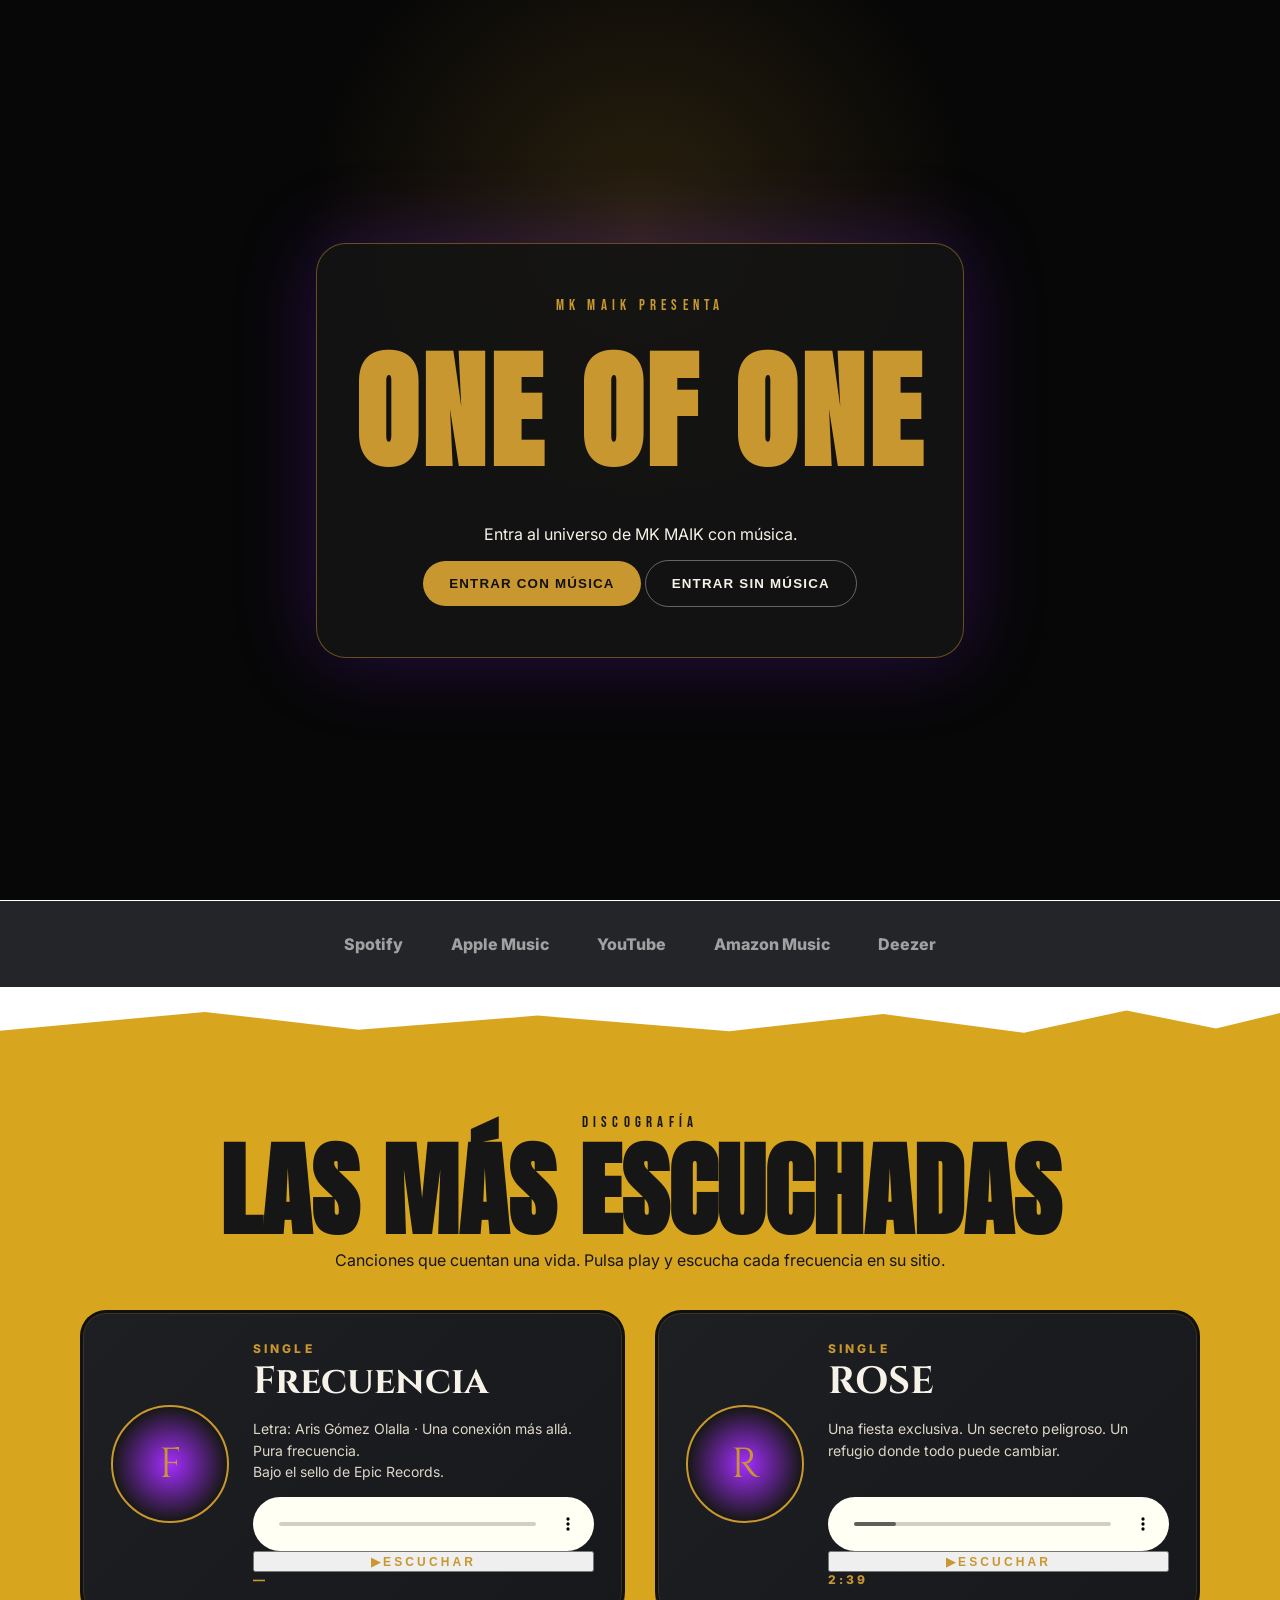
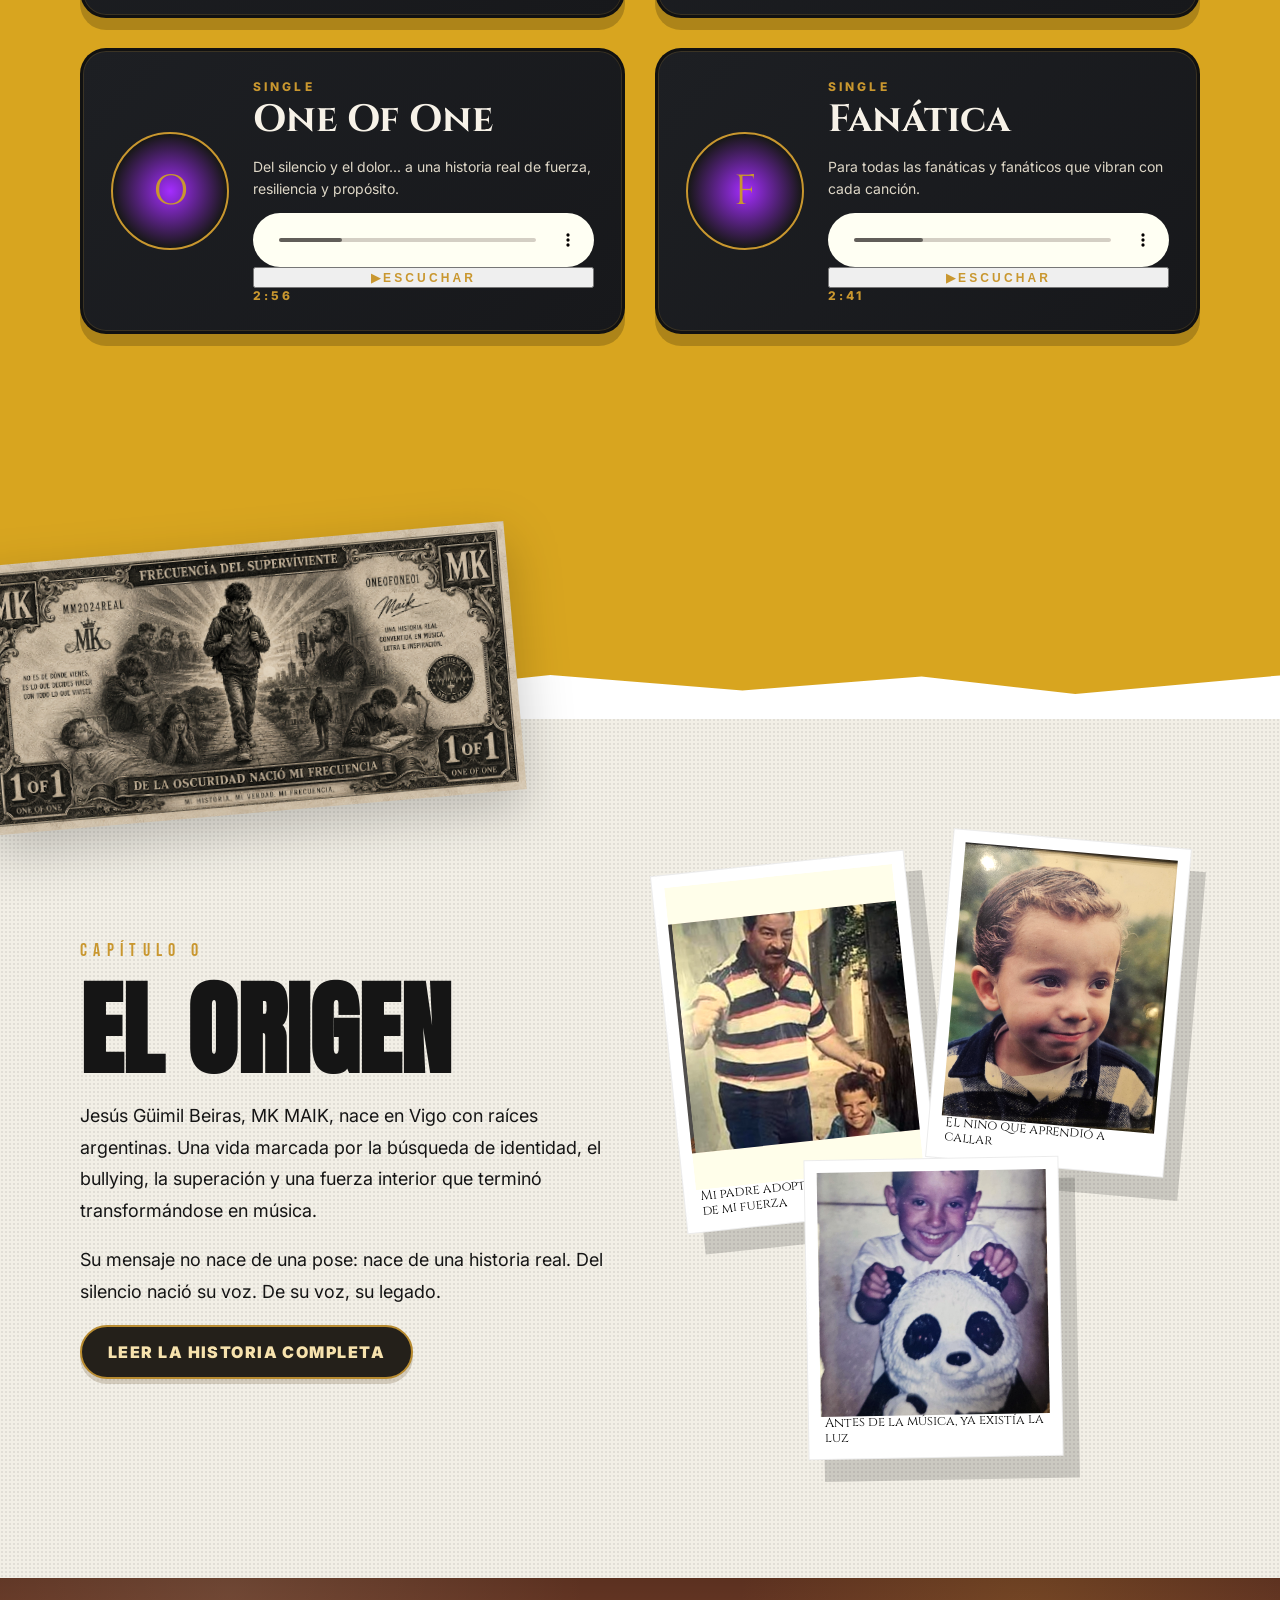
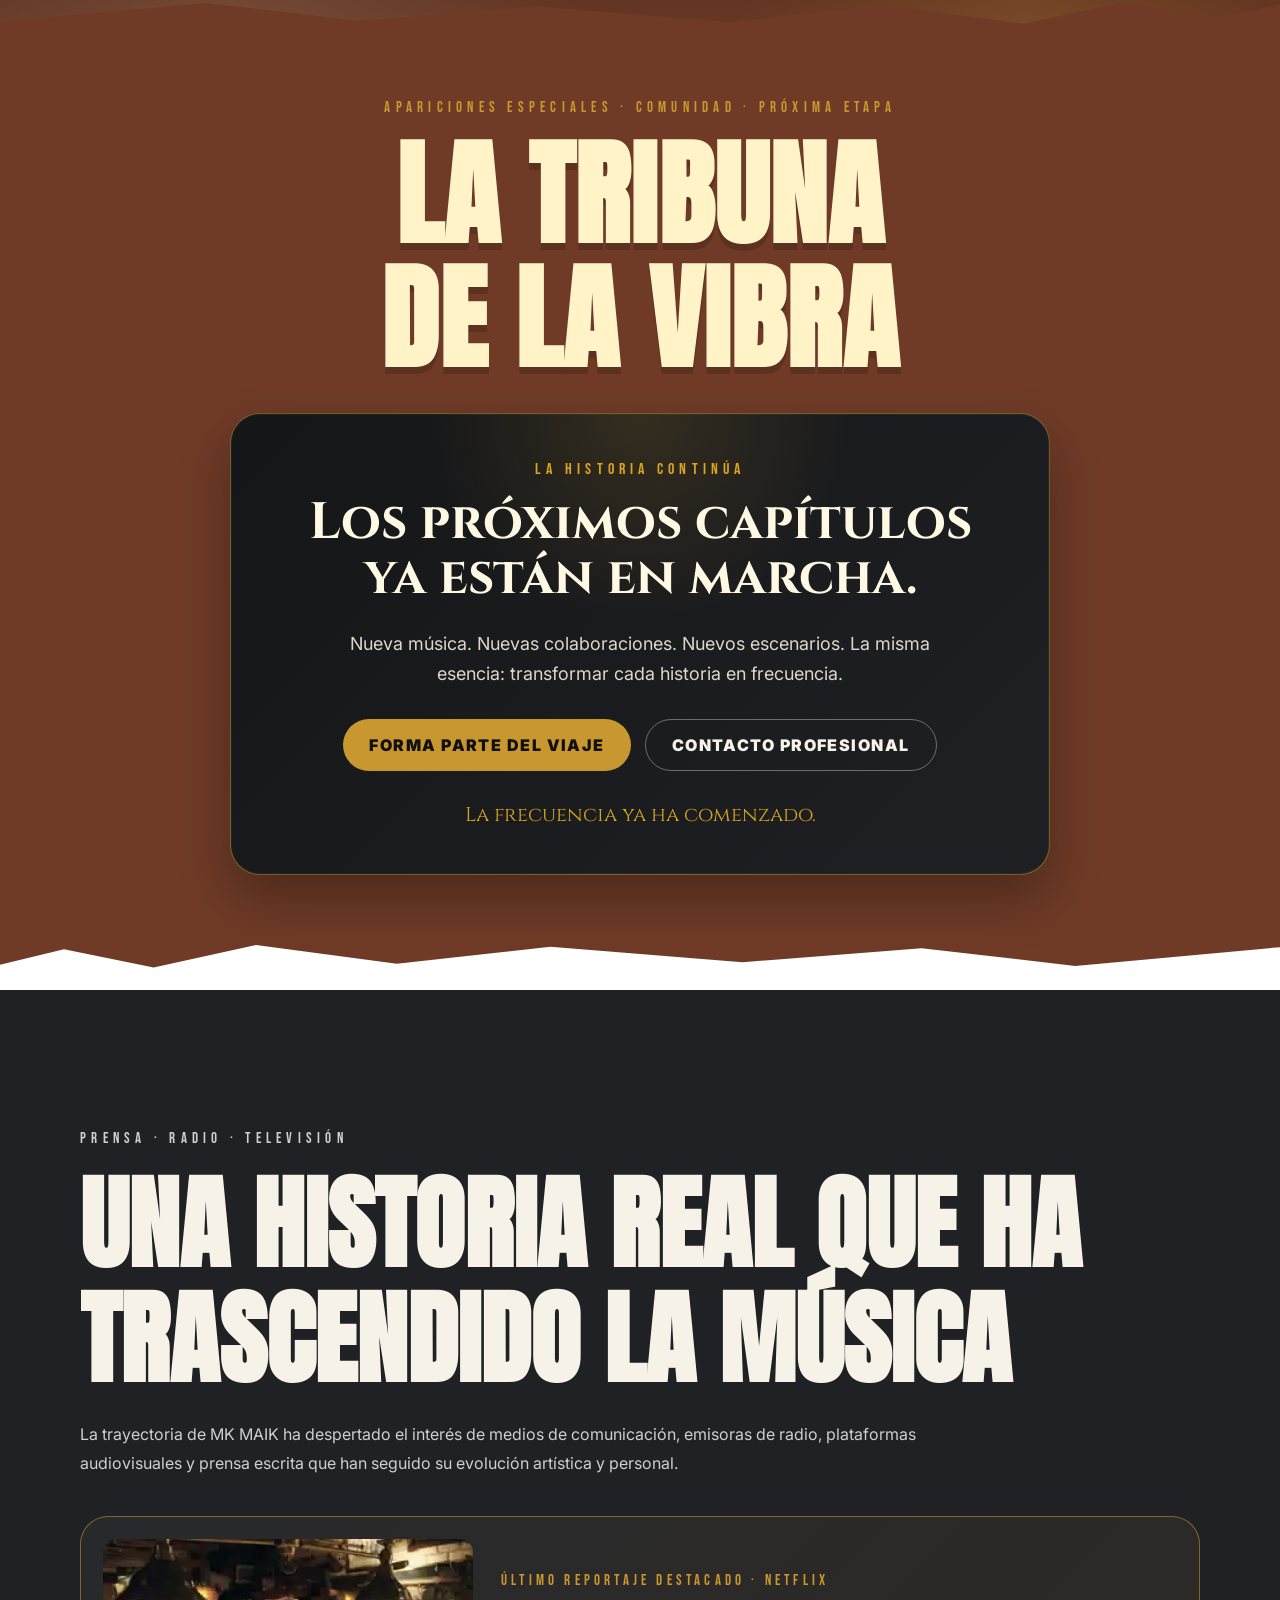
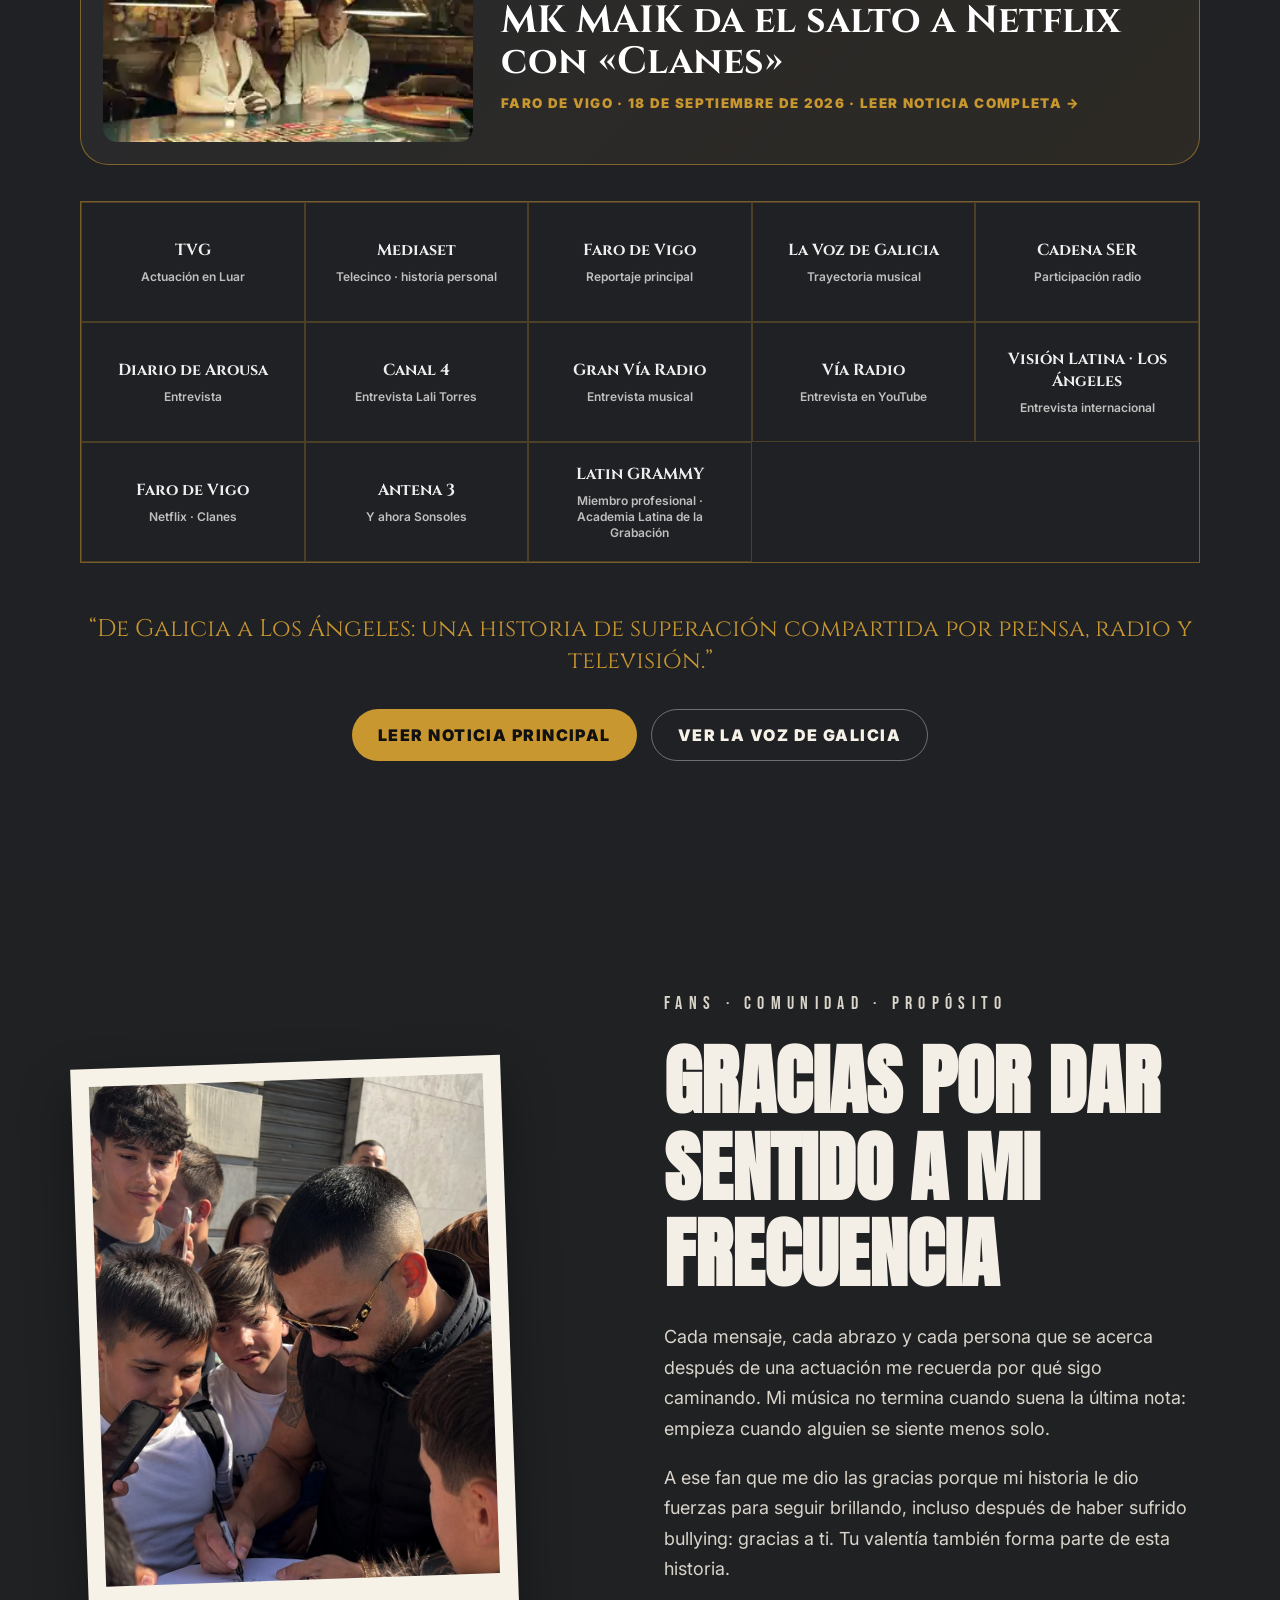
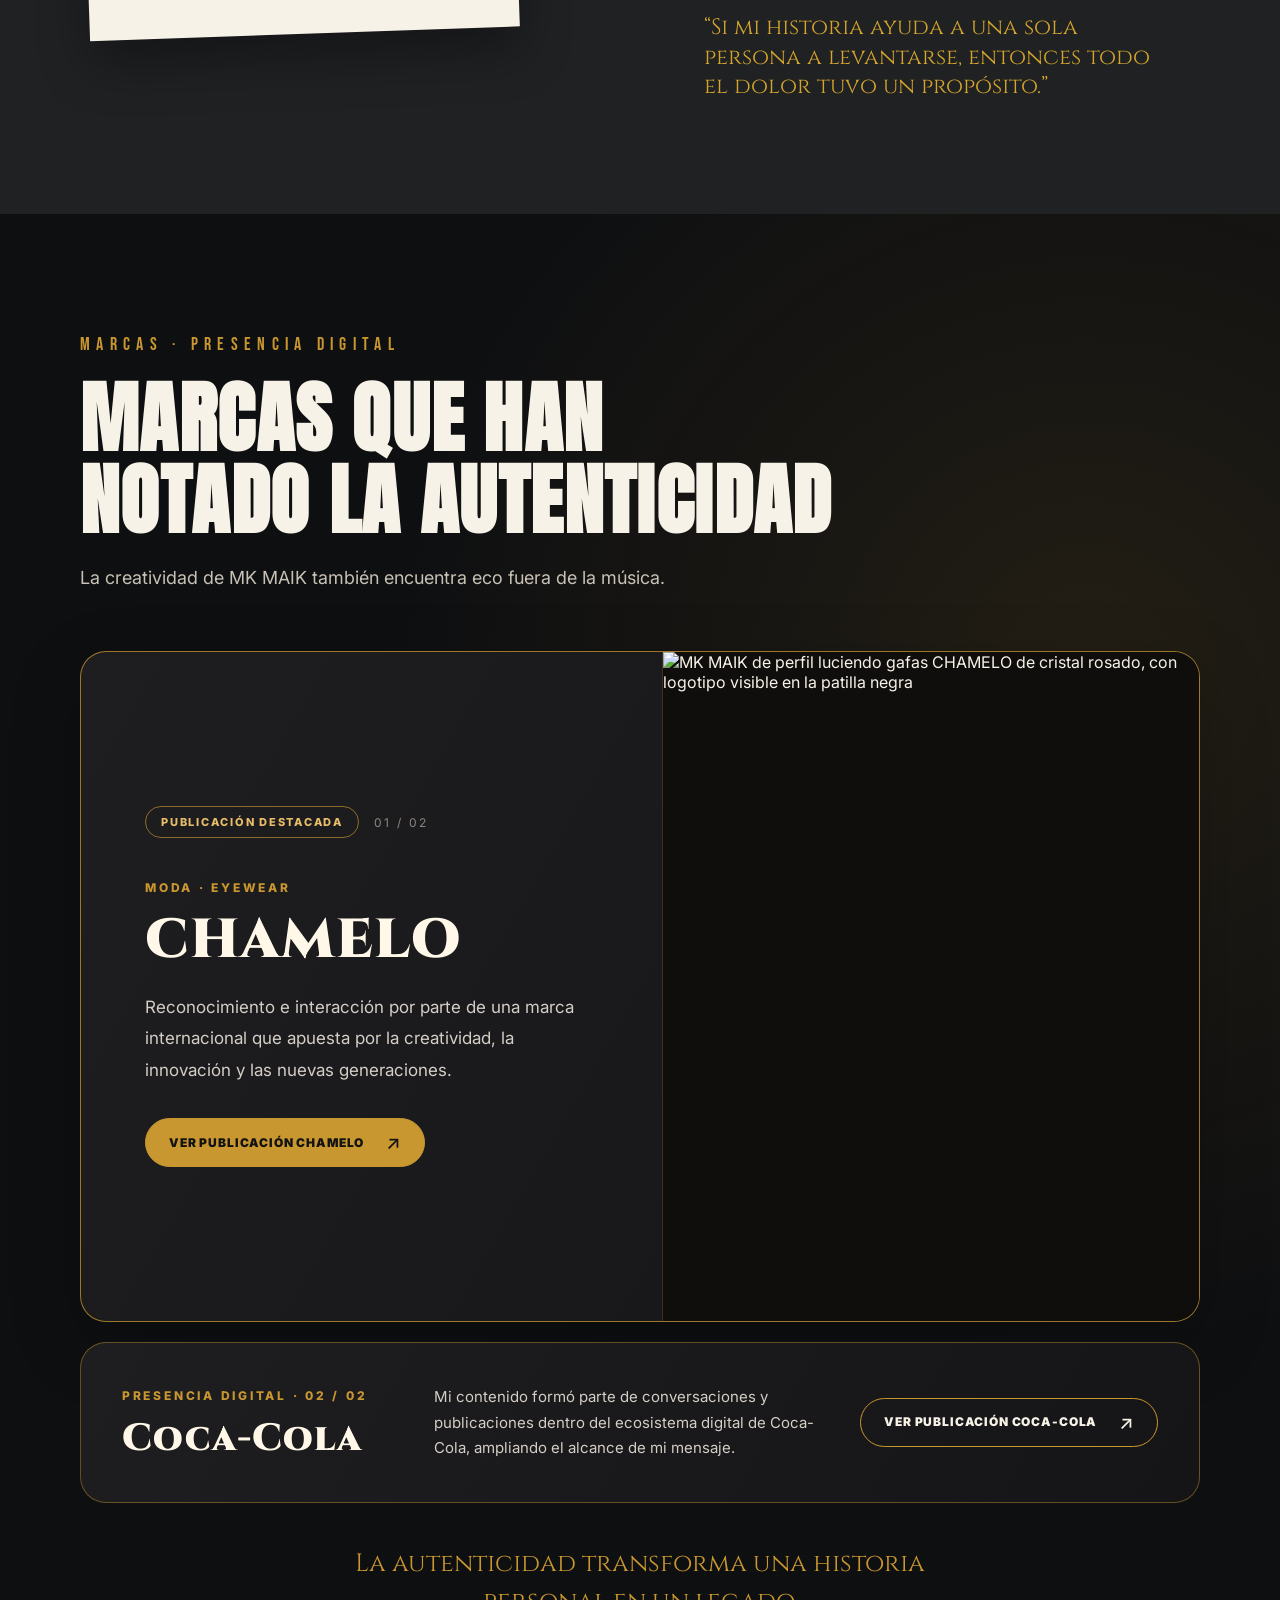
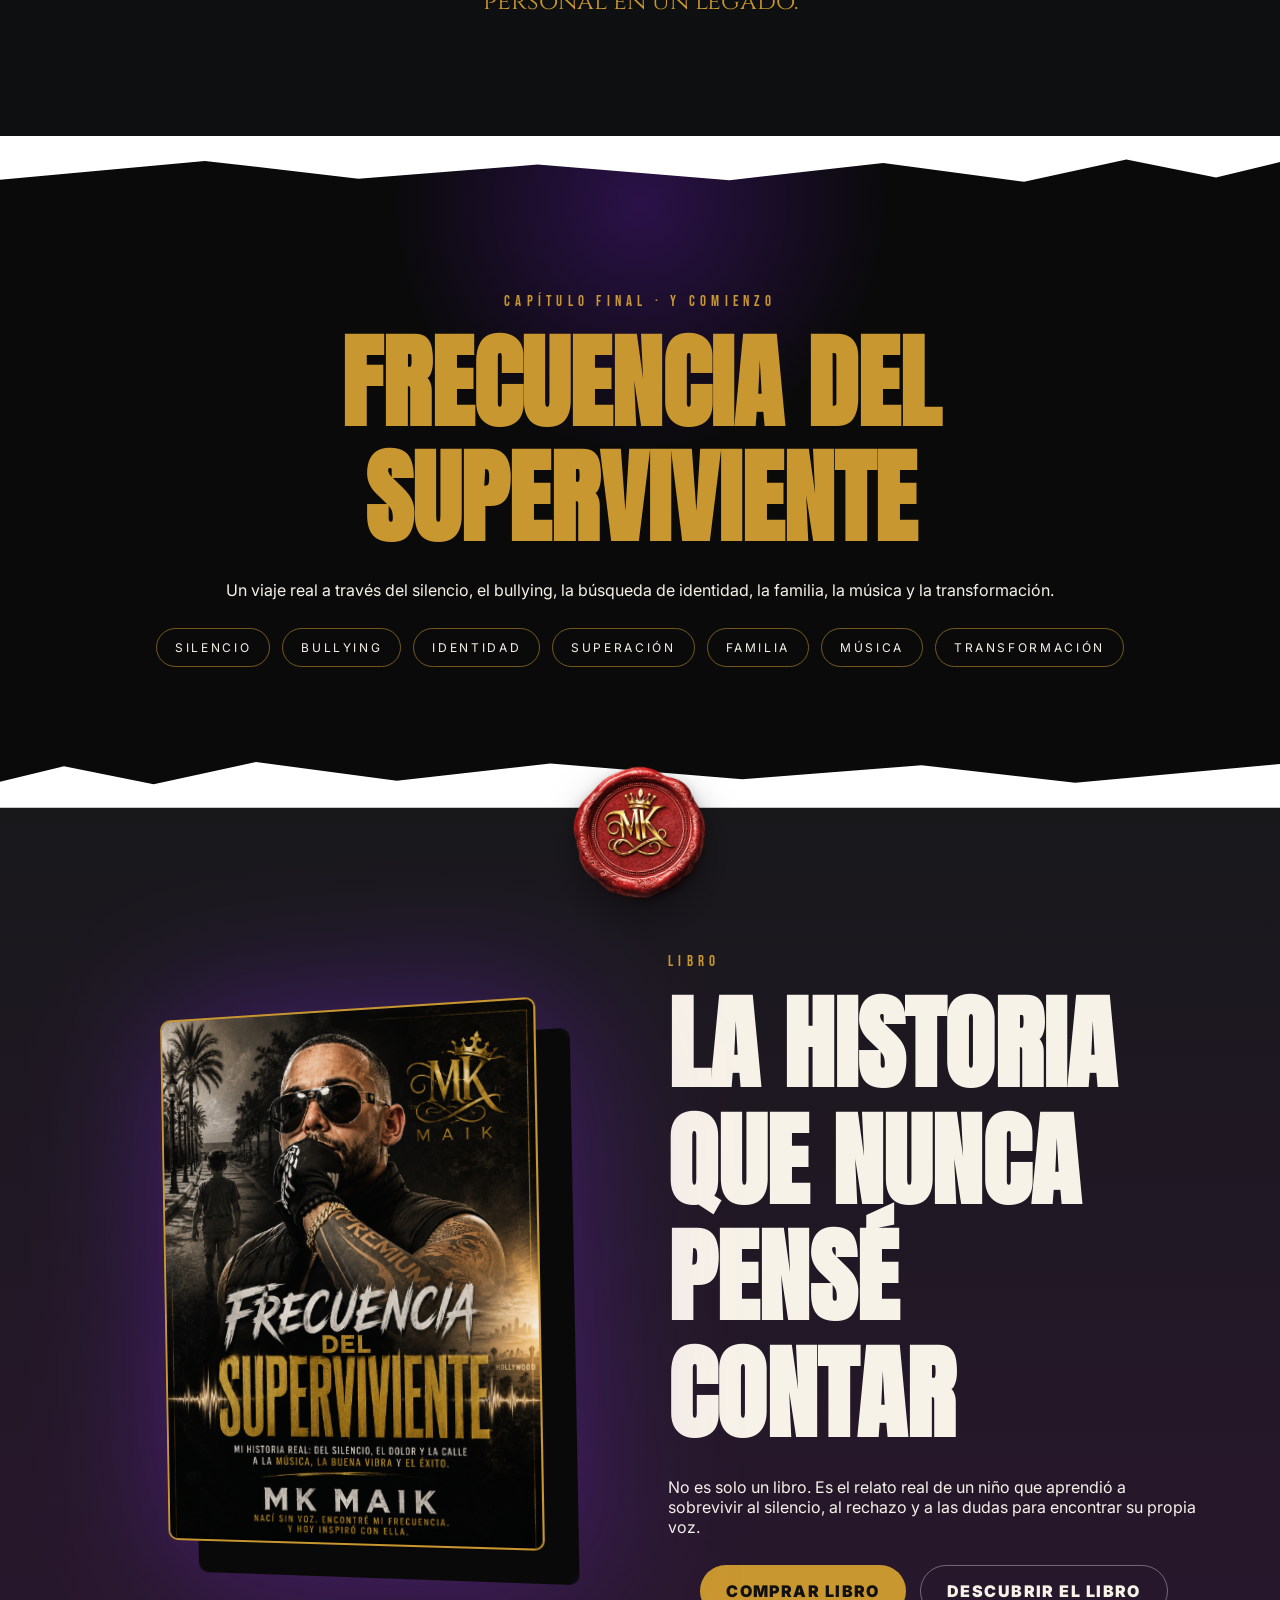
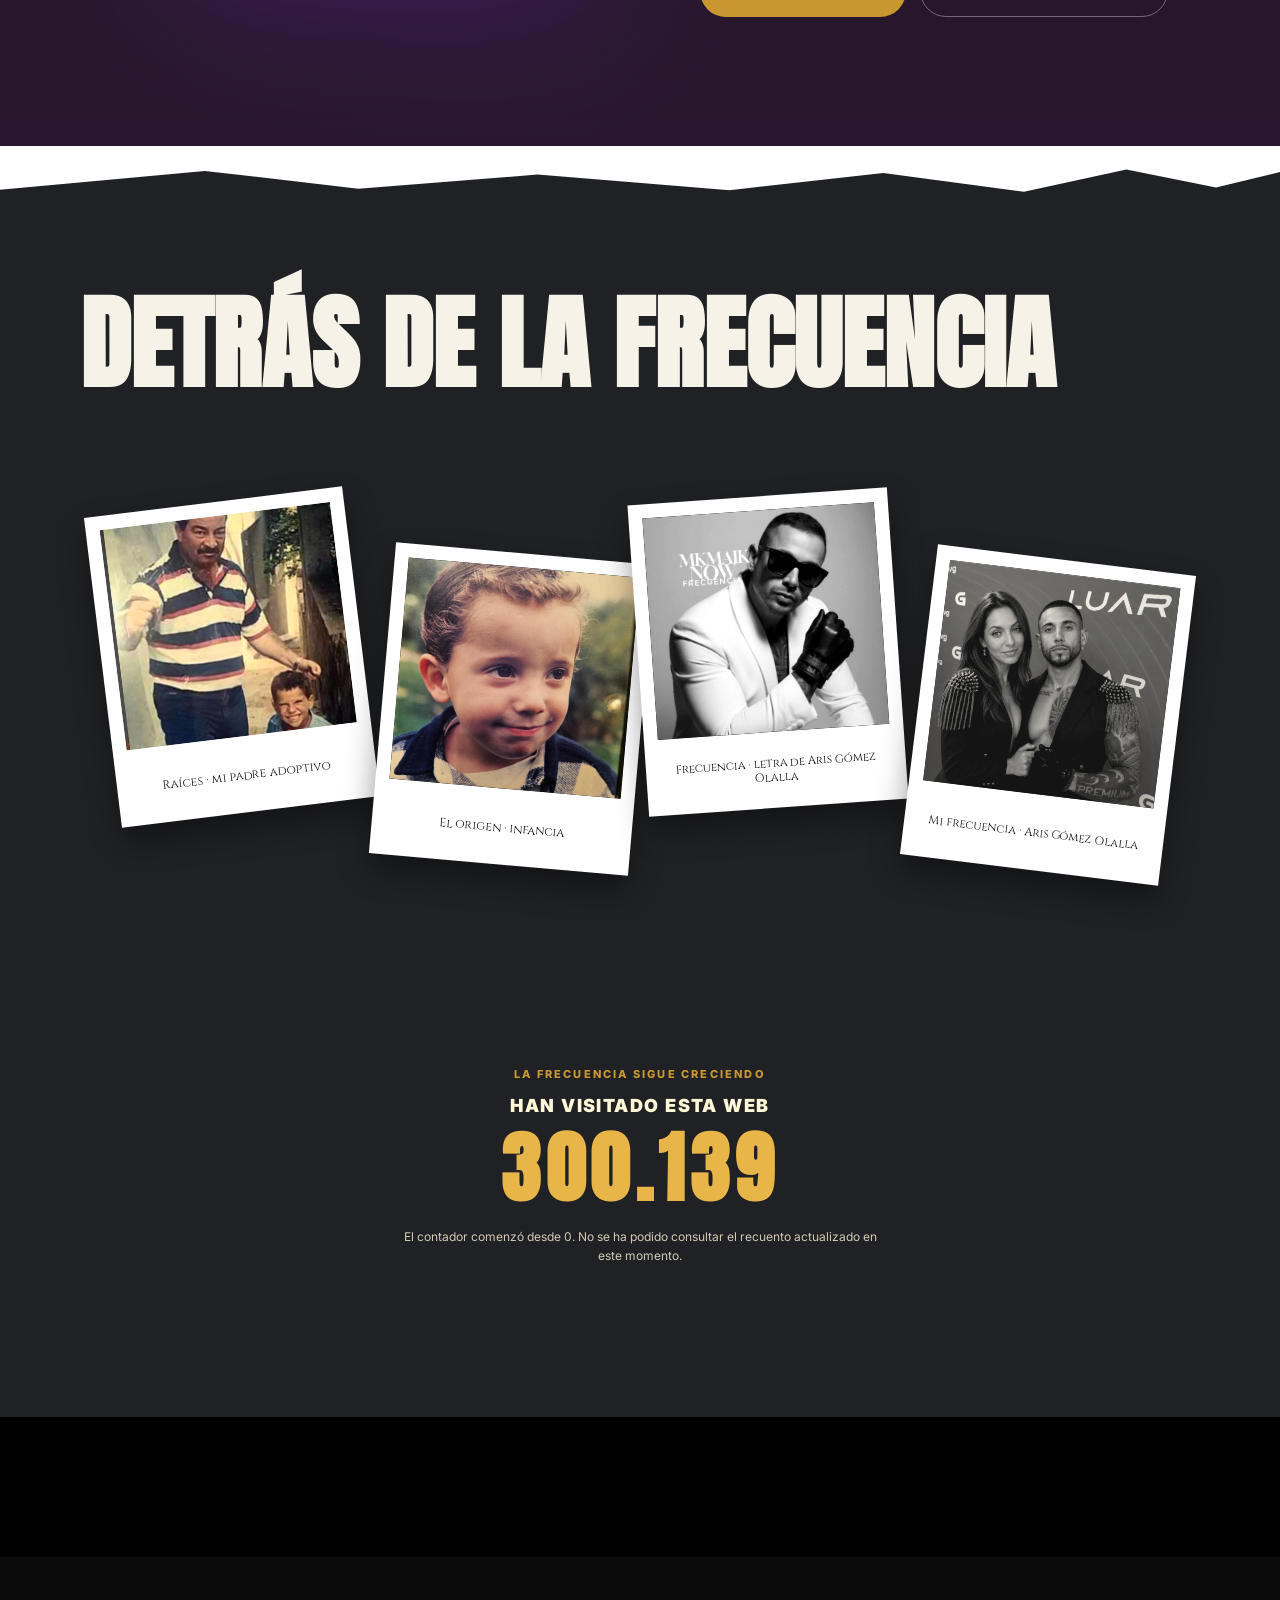
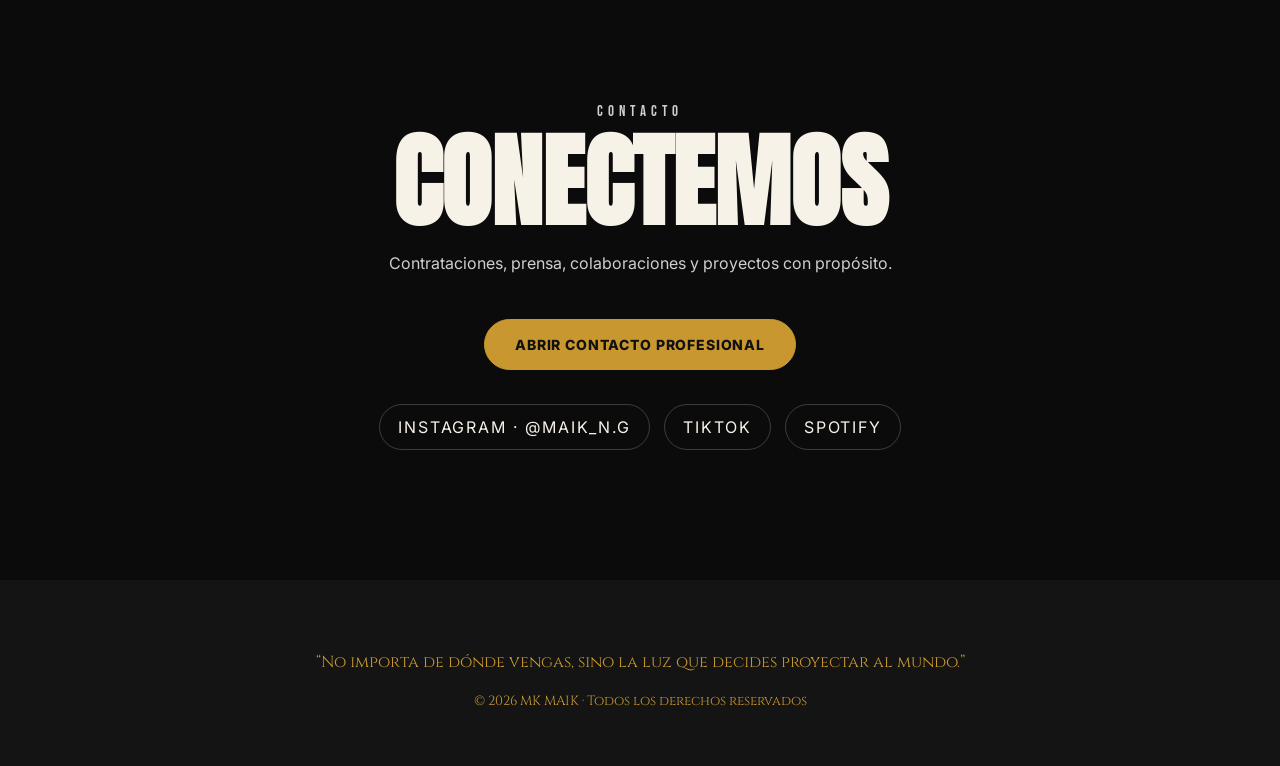
==== commit b8bf067f: "SEO phase 4: refine index.html factual artist discovery copy in ES/EN" ====
--- a/index.html
+++ b/index.html
@@ -3,8 +3,8 @@
 <head>
   <meta charset="utf-8" />
   <meta name="viewport" content="width=device-width, initial-scale=1" />
-  <title>MK MAIK | Cantante gallego-argentino · Web oficial</title>
-  <meta name="description" content="Web oficial de MK MAIK, cantante y artista gallego-argentino. Escucha su música y conoce su trayectoria, su paso por Netflix, prensa, colaboraciones y libros." />
+  <title>MK MAIK (Jesús Güimil Beiras) | Música y trayectoria</title>
+  <meta name="description" content="Web oficial de MK MAIK (Jesús Güimil Beiras): escucha sus canciones, descubre su trayectoria artística, conciertos, entrevistas, música y proyectos." />
   <link rel="preconnect" href="https://fonts.googleapis.com">
   <link rel="preconnect" href="https://fonts.gstatic.com" crossorigin>
   <link href="https://fonts.googleapis.com/css2?family=Anton&family=Bebas+Neue&family=Cinzel:wght@500;700;900&family=Inter:wght@400;600;800&display=swap" rel="stylesheet">
@@ -19,14 +19,14 @@
   <meta property="og:type" content="website" />
   <meta property="og:locale" content="es_ES" />
   <meta property="og:site_name" content="MK MAIK" />
-  <meta property="og:title" content="MK MAIK | Cantante gallego-argentino · Web oficial" />
-  <meta property="og:description" content="Web oficial de MK MAIK, cantante y artista gallego-argentino. Escucha su música y conoce su trayectoria, su paso por Netflix, prensa, colaboraciones y libros." />
+  <meta property="og:title" content="MK MAIK (Jesús Güimil Beiras) | Música y trayectoria" />
+  <meta property="og:description" content="Web oficial de MK MAIK (Jesús Güimil Beiras): escucha sus canciones, descubre su trayectoria artística, conciertos, entrevistas, música y proyectos." />
   <meta property="og:url" content="https://www.mkmaik.com/" />
   <meta property="og:image" content="https://www.mkmaik.com/assets/images%203/frecuencia-foto.jpg" />
   <meta property="og:image:alt" content="Imagen promocional de MK MAIK" />
   <meta name="twitter:card" content="summary_large_image" />
-  <meta name="twitter:title" content="MK MAIK | Cantante gallego-argentino · Web oficial" />
-  <meta name="twitter:description" content="Web oficial de MK MAIK, cantante y artista gallego-argentino. Escucha su música y conoce su trayectoria, su paso por Netflix, prensa, colaboraciones y libros." />
+  <meta name="twitter:title" content="MK MAIK (Jesús Güimil Beiras) | Música y trayectoria" />
+  <meta name="twitter:description" content="Web oficial de MK MAIK (Jesús Güimil Beiras): escucha sus canciones, descubre su trayectoria artística, conciertos, entrevistas, música y proyectos." />
   <meta name="twitter:image" content="https://www.mkmaik.com/assets/images%203/frecuencia-foto.jpg" />
   <script type="application/ld+json">
     {
@@ -59,7 +59,7 @@
           "@type": "WebPage",
           "@id": "https://www.mkmaik.com/#pagina",
           "url": "https://www.mkmaik.com/",
-          "name": "MK MAIK | Cantante gallego-argentino · Web oficial",
+          "name": "MK MAIK (Jesús Güimil Beiras) | Música y trayectoria",
           "inLanguage": "es-ES",
           "isPartOf": {
             "@id": "https://www.mkmaik.com/#sitio"
--- a/styles.css
+++ b/styles.css
@@ -1293,3 +1293,36 @@
 .media-logo-band{width:100%;background:#000;overflow:hidden;padding:0;margin:0}
 .media-logo-band .media-logo-marquee{margin:0;padding:18px 0;border:0;box-shadow:none;border-radius:0}
 @media(max-width:760px){.media-logo-band .media-logo-marquee{margin:0;padding:10px 0}}
+
+/* Navegación móvil unificada — escritorio intacto */
+.mobile-nav-toggle,.mobile-site-nav{display:none}
+@media(max-width:760px){
+  .topbar{padding:0 16px;gap:10px;z-index:60}
+  .topbar .brand{flex:0 0 auto;font-size:24px}
+  .topbar .sound{flex:0 0 auto}
+  .mobile-nav-toggle{
+    display:inline-flex;align-items:center;justify-content:center;
+    margin-left:auto;padding:11px 13px;min-height:44px;
+    border:1px solid #c9972f;border-radius:4px;
+    background:#161616;color:#f1ca70;
+    font:800 12px/1 Inter,Arial,sans-serif;letter-spacing:.08em;
+    white-space:nowrap;cursor:pointer
+  }
+  .mobile-site-nav:not([hidden]){
+    display:flex;position:absolute;left:0;right:0;top:100%;
+    flex-direction:column;gap:0;max-height:calc(100dvh - 74px);
+    overflow:auto;overscroll-behavior:contain;
+    padding:10px 18px 22px;background:#0d0d0f;
+    border-top:1px solid rgba(201,151,47,.3);
+    box-shadow:0 24px 45px rgba(0,0,0,.56);
+  }
+  .topbar .mobile-site-nav a{
+    display:block;padding:14px 10px;min-height:44px;
+    color:#f4ead5;border-bottom:1px solid rgba(201,151,47,.16);
+    font:800 12px/1.5 Inter,Arial,sans-serif;
+    letter-spacing:.1em;text-transform:uppercase
+  }
+  .mobile-nav-toggle:focus-visible,.mobile-site-nav a:focus-visible{
+    outline:2px solid #f1ca70;outline-offset:2px
+  }
+}
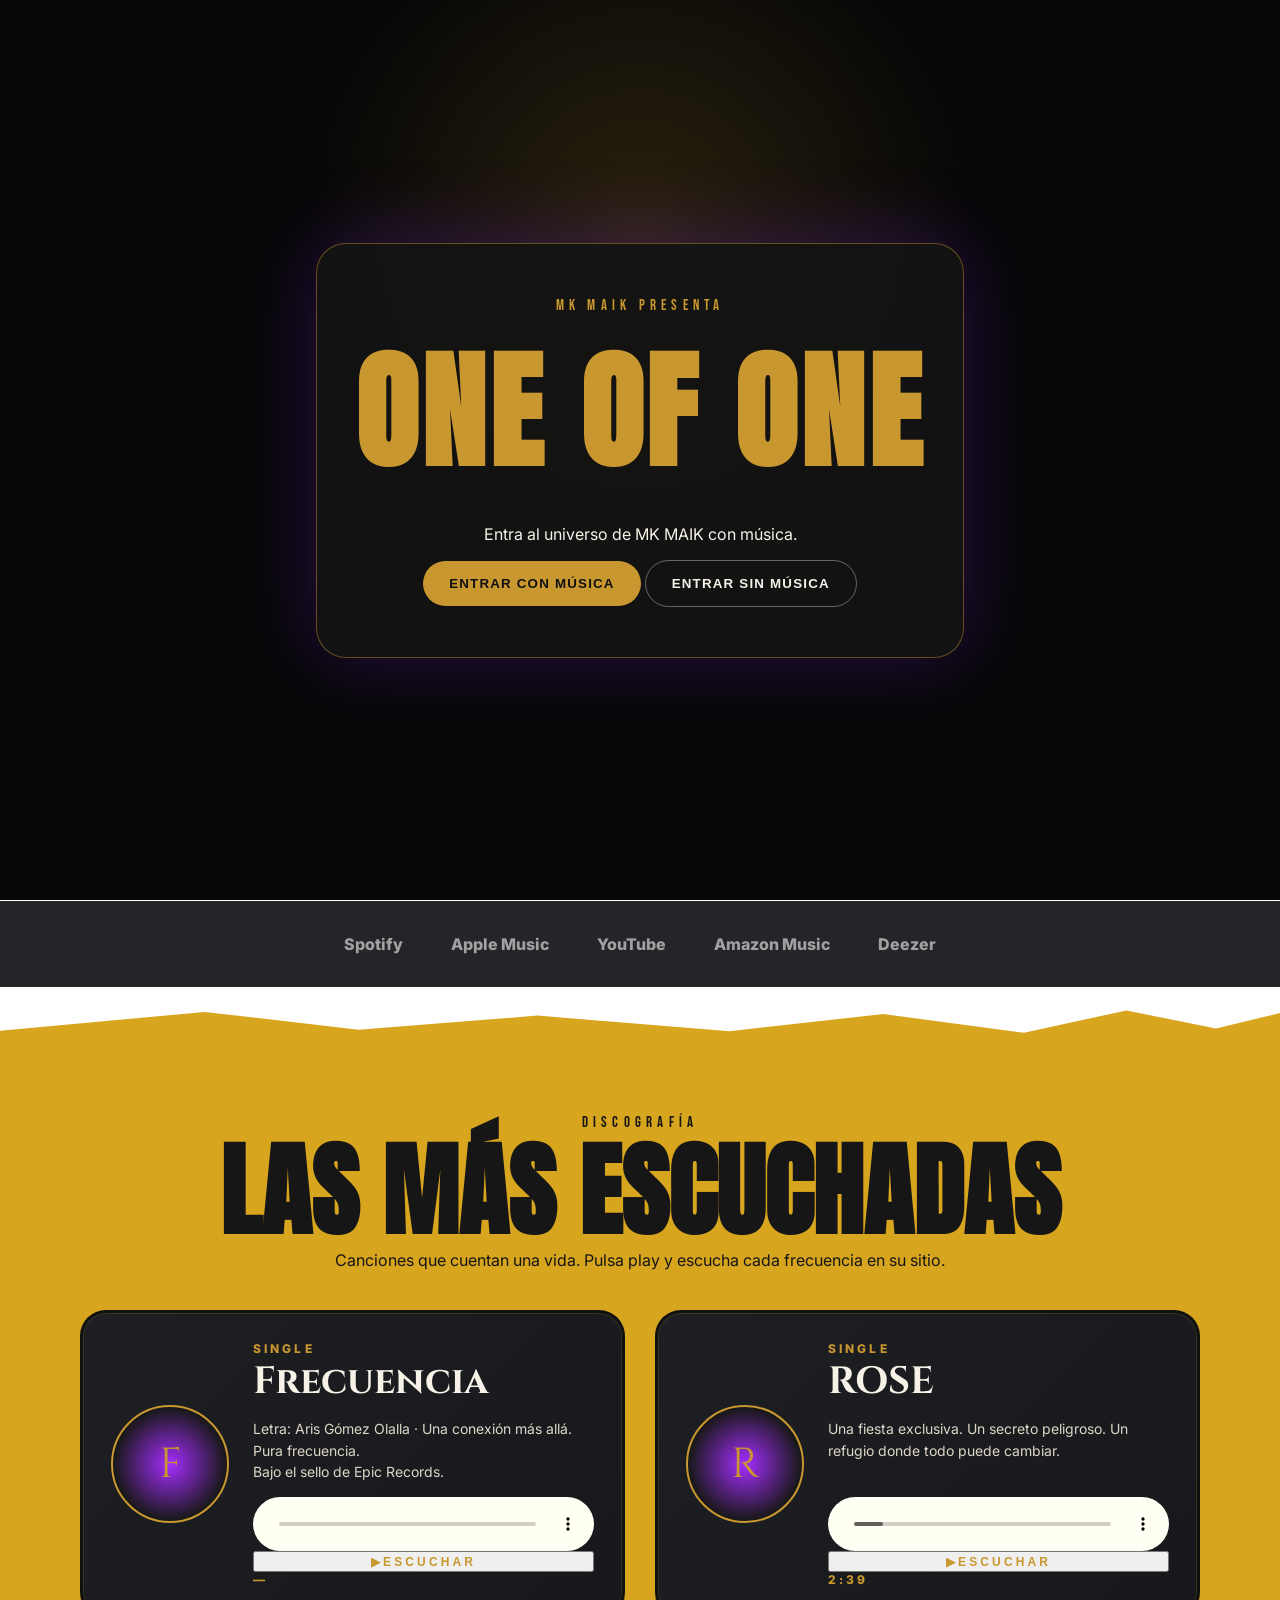
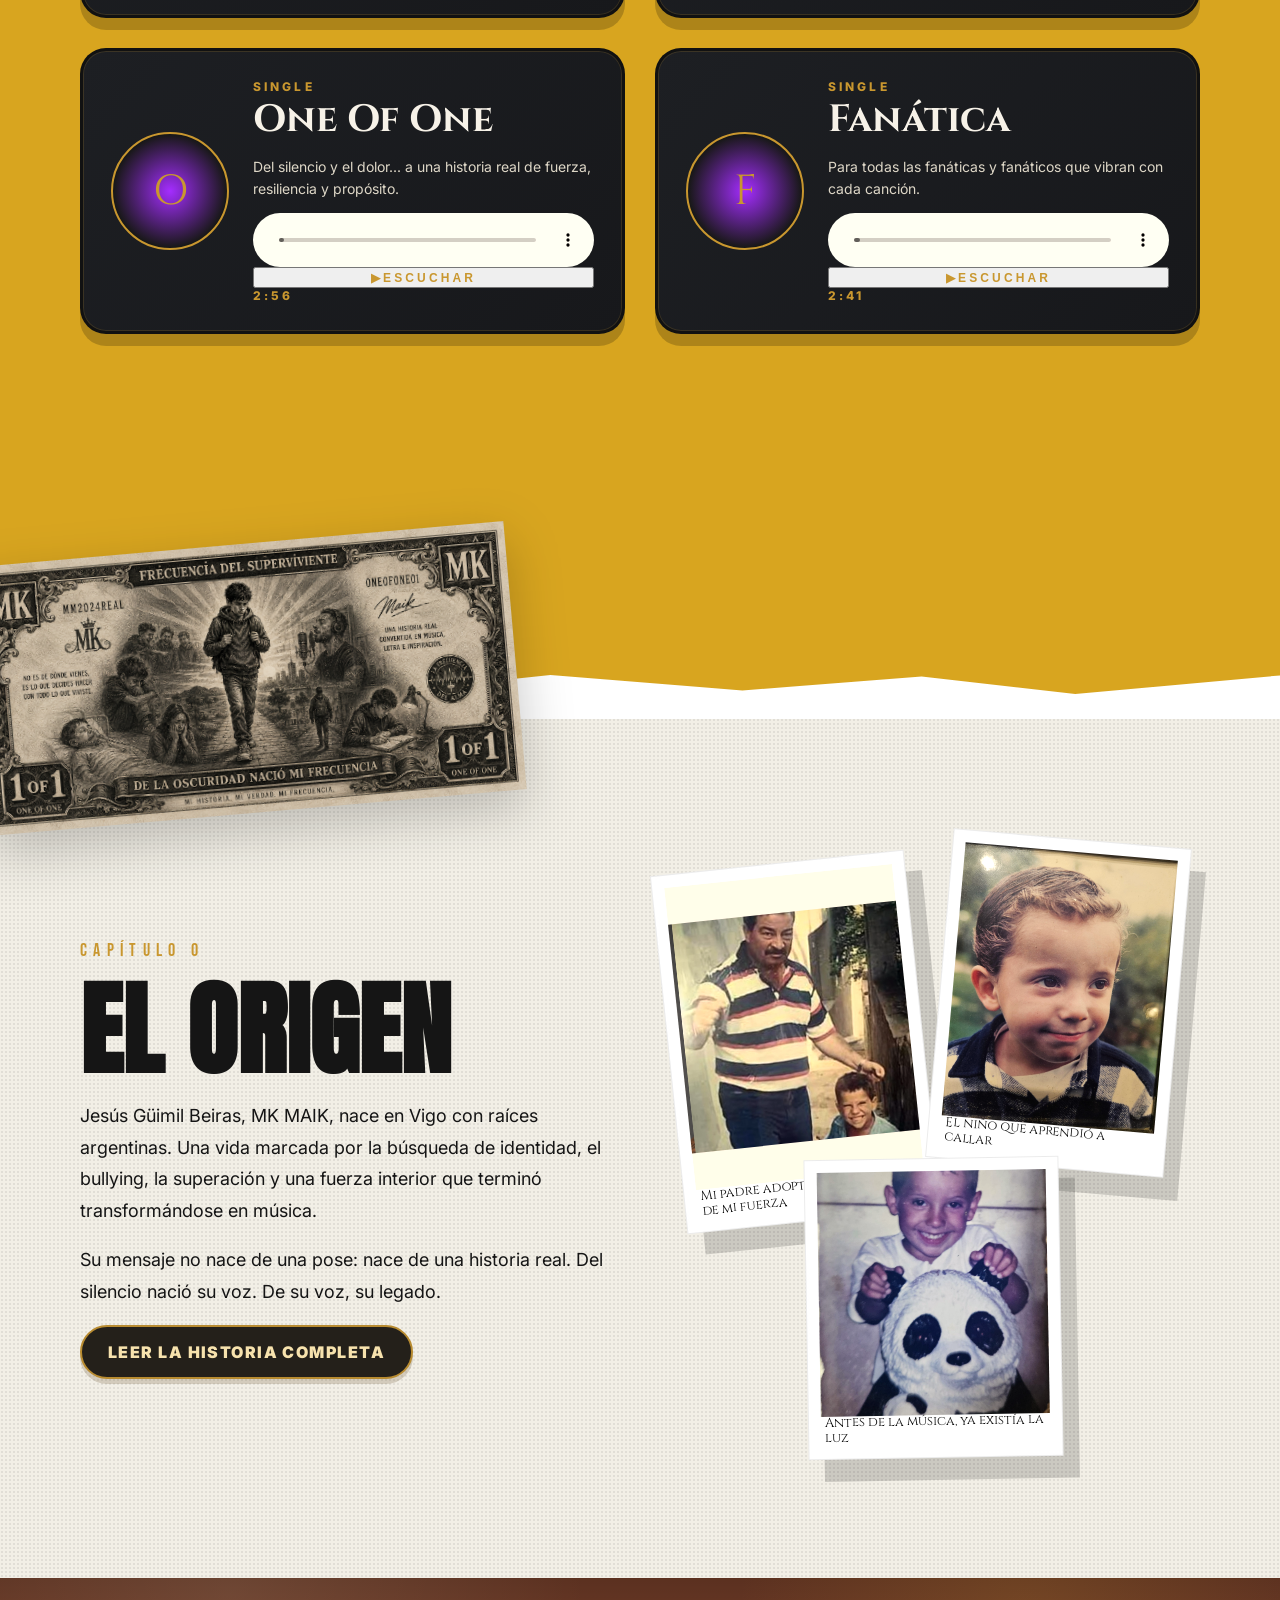
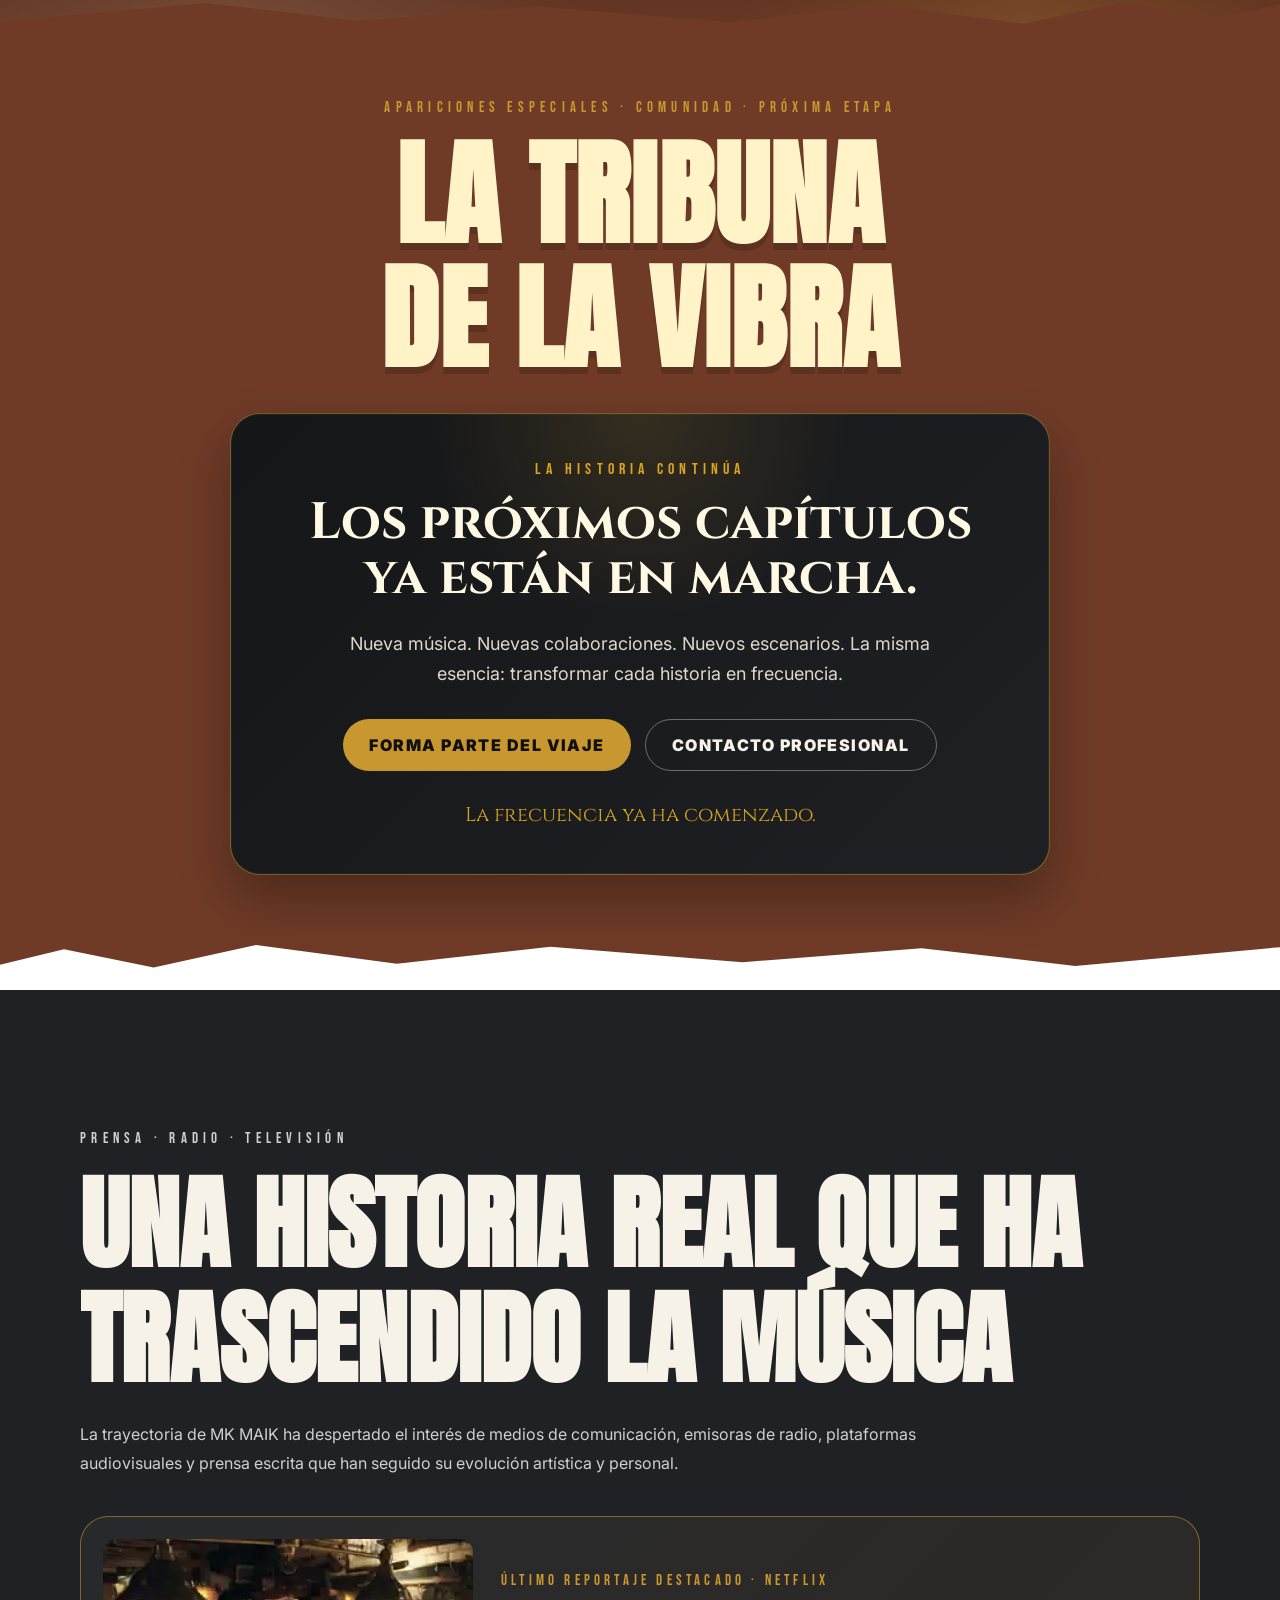
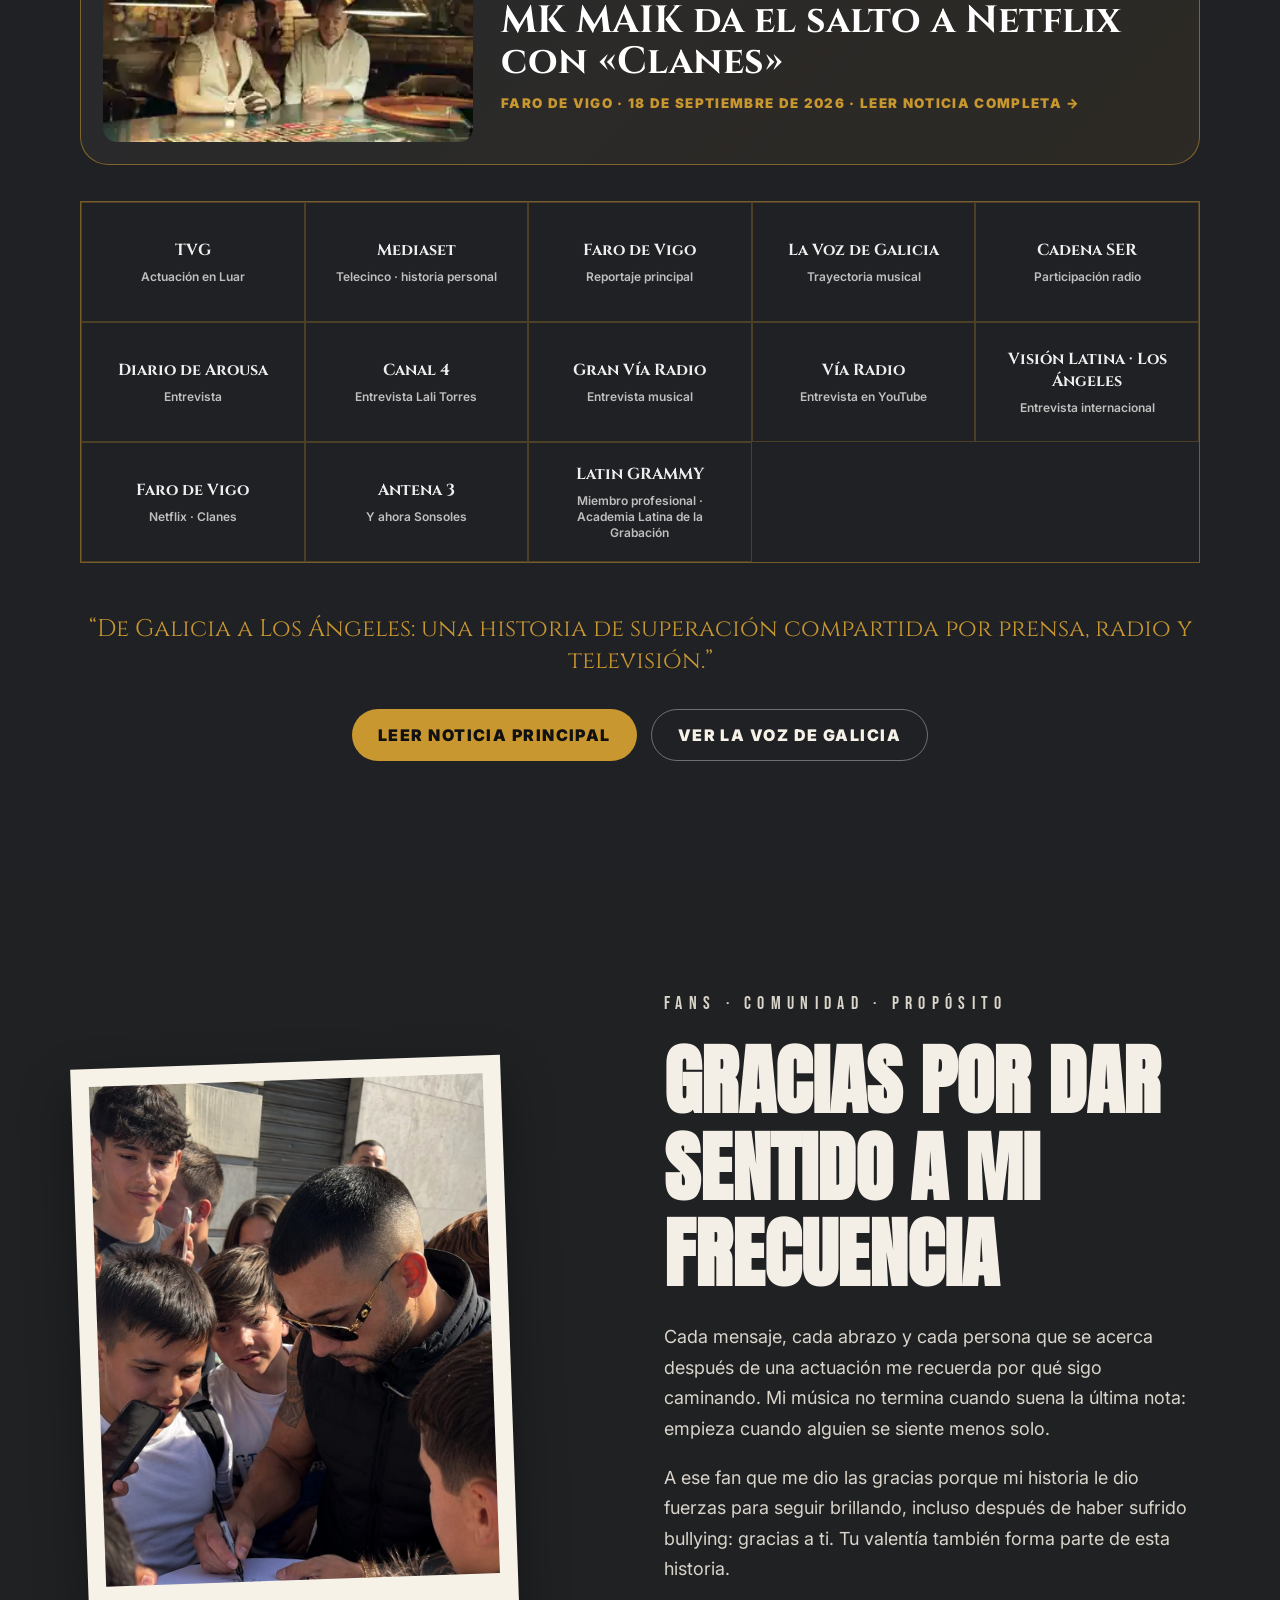
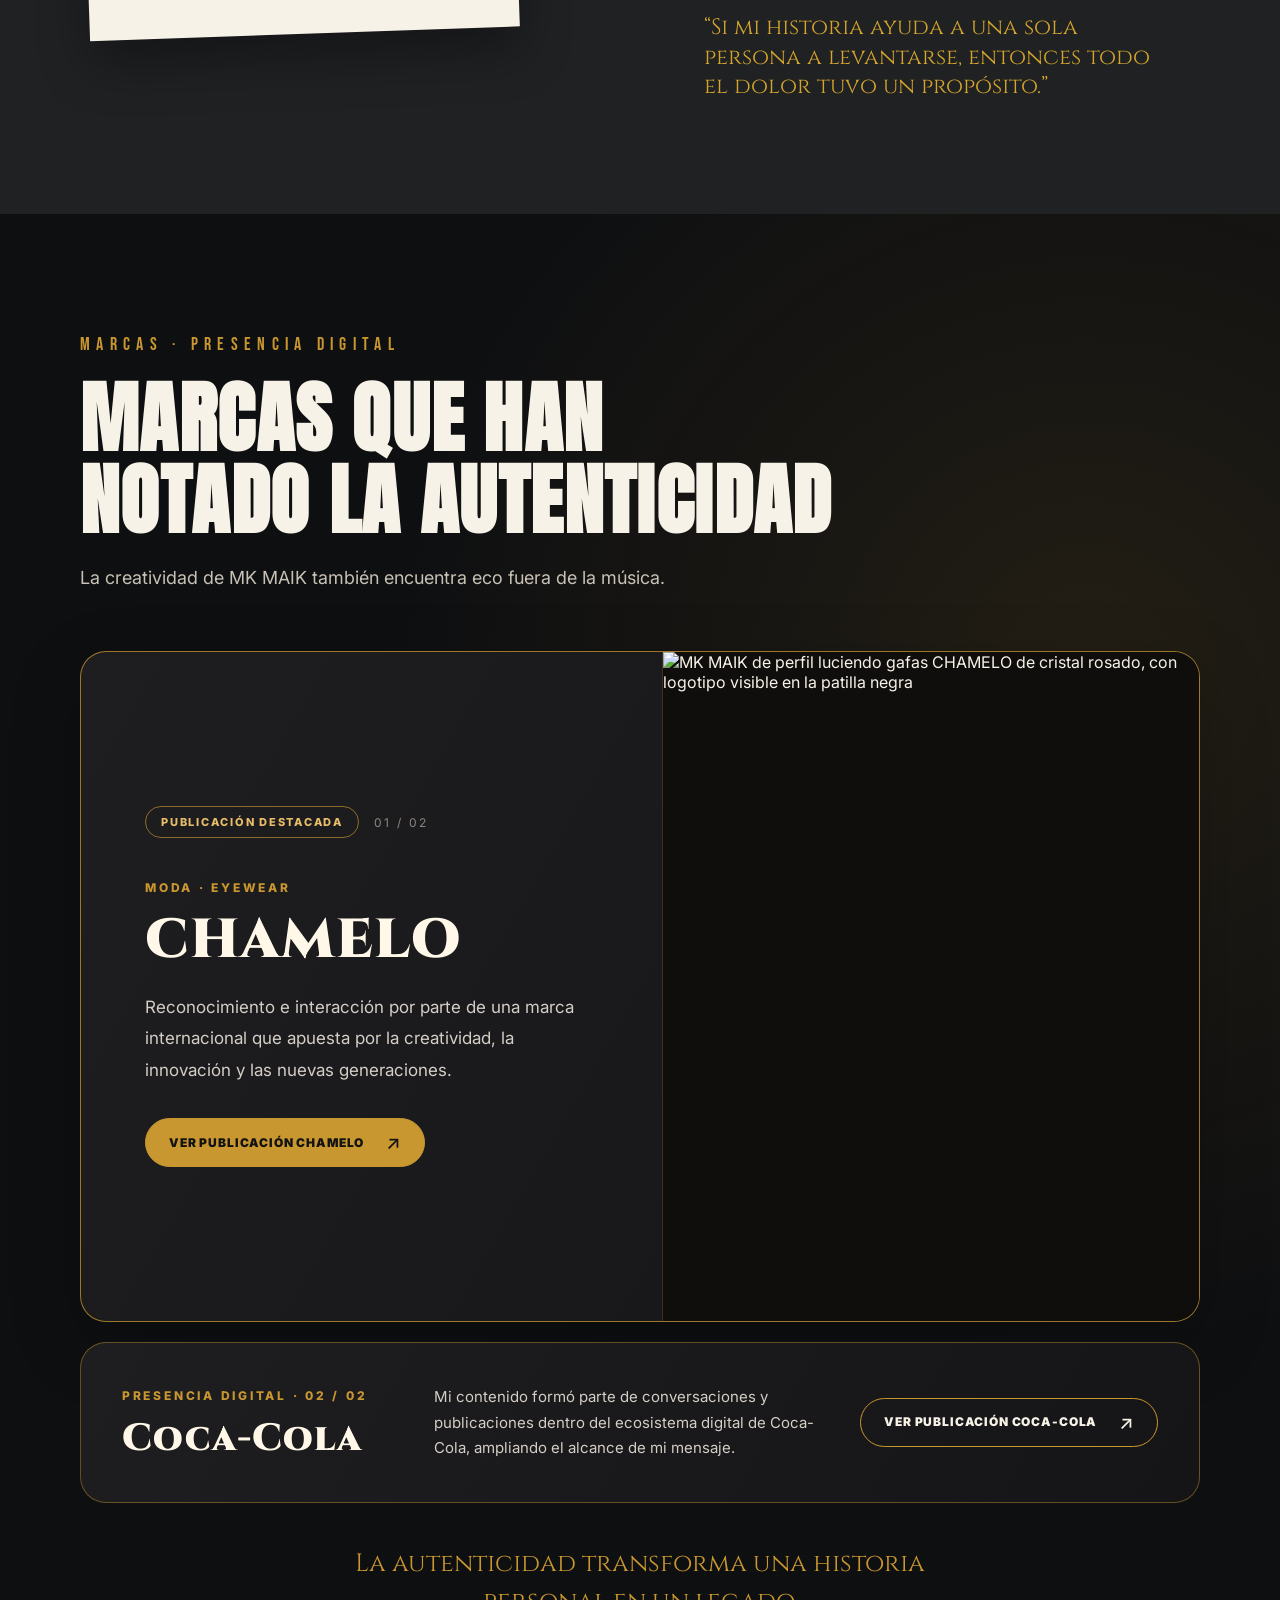
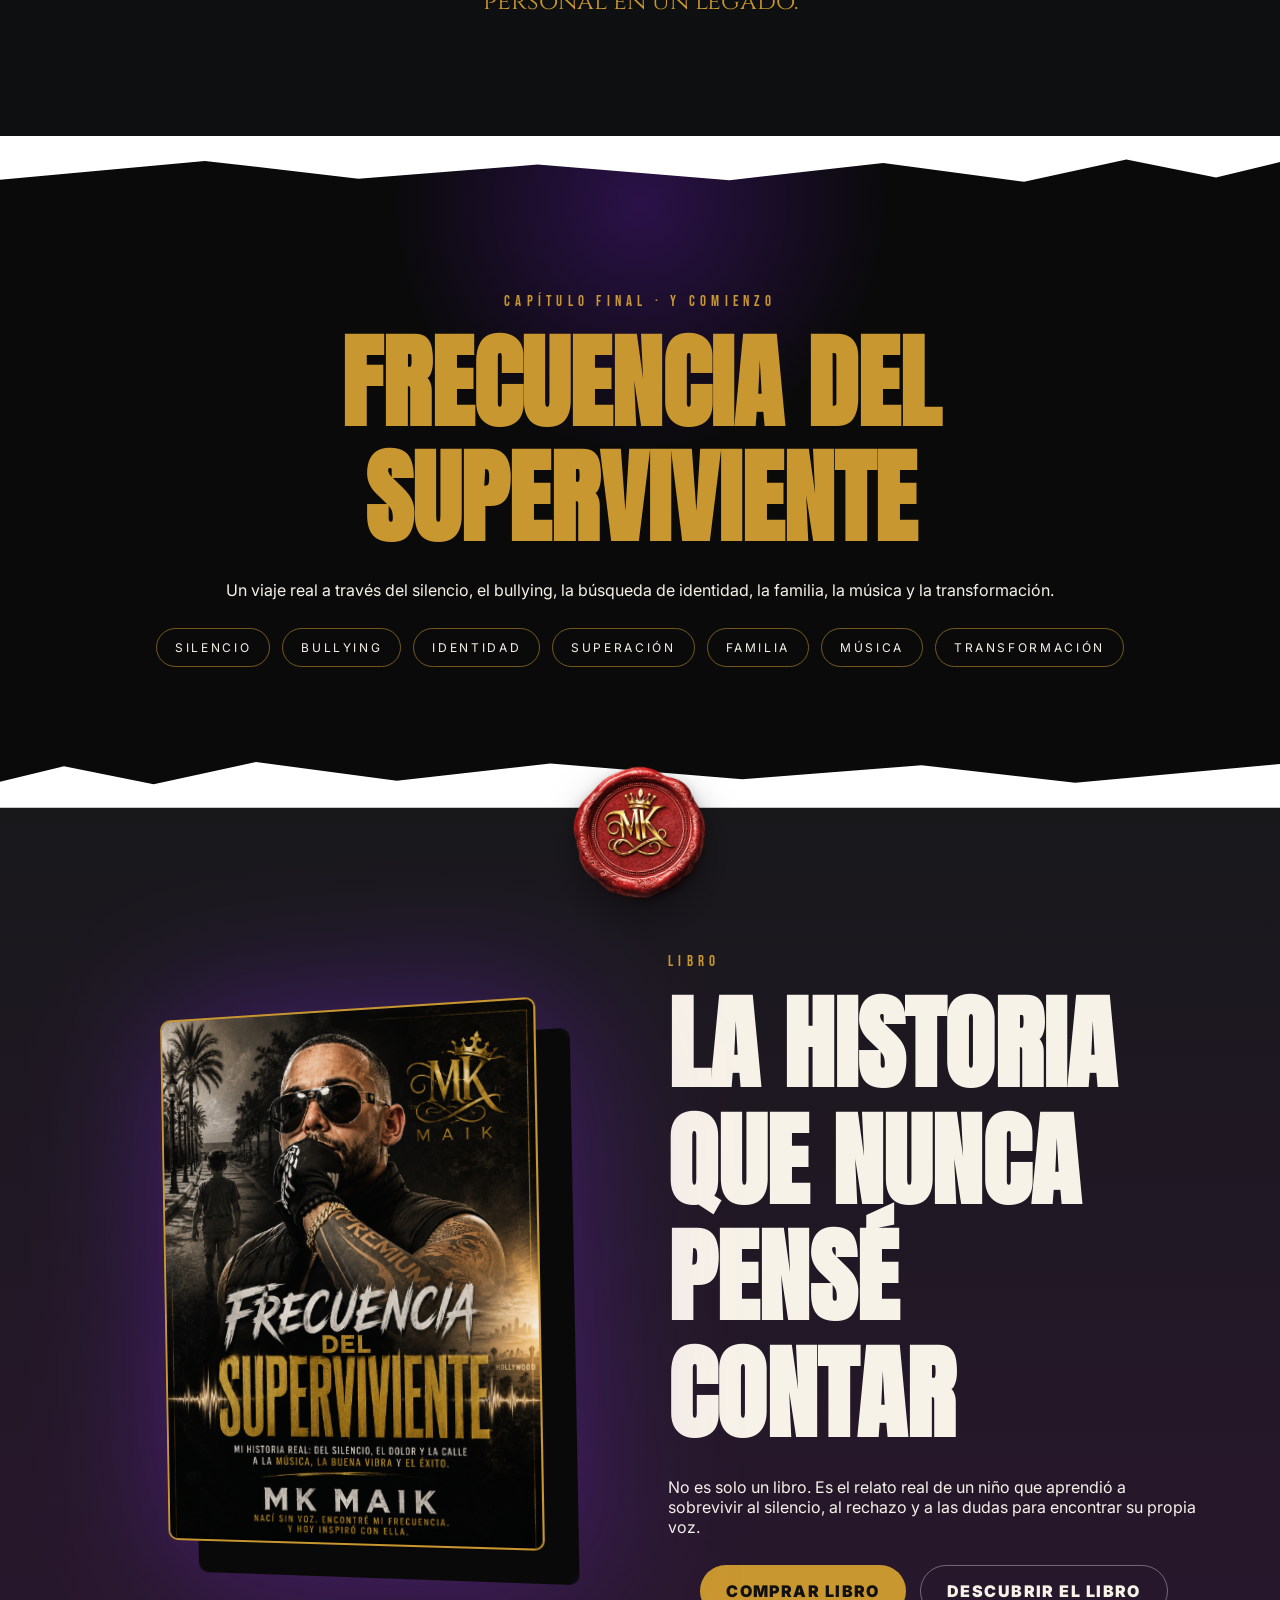
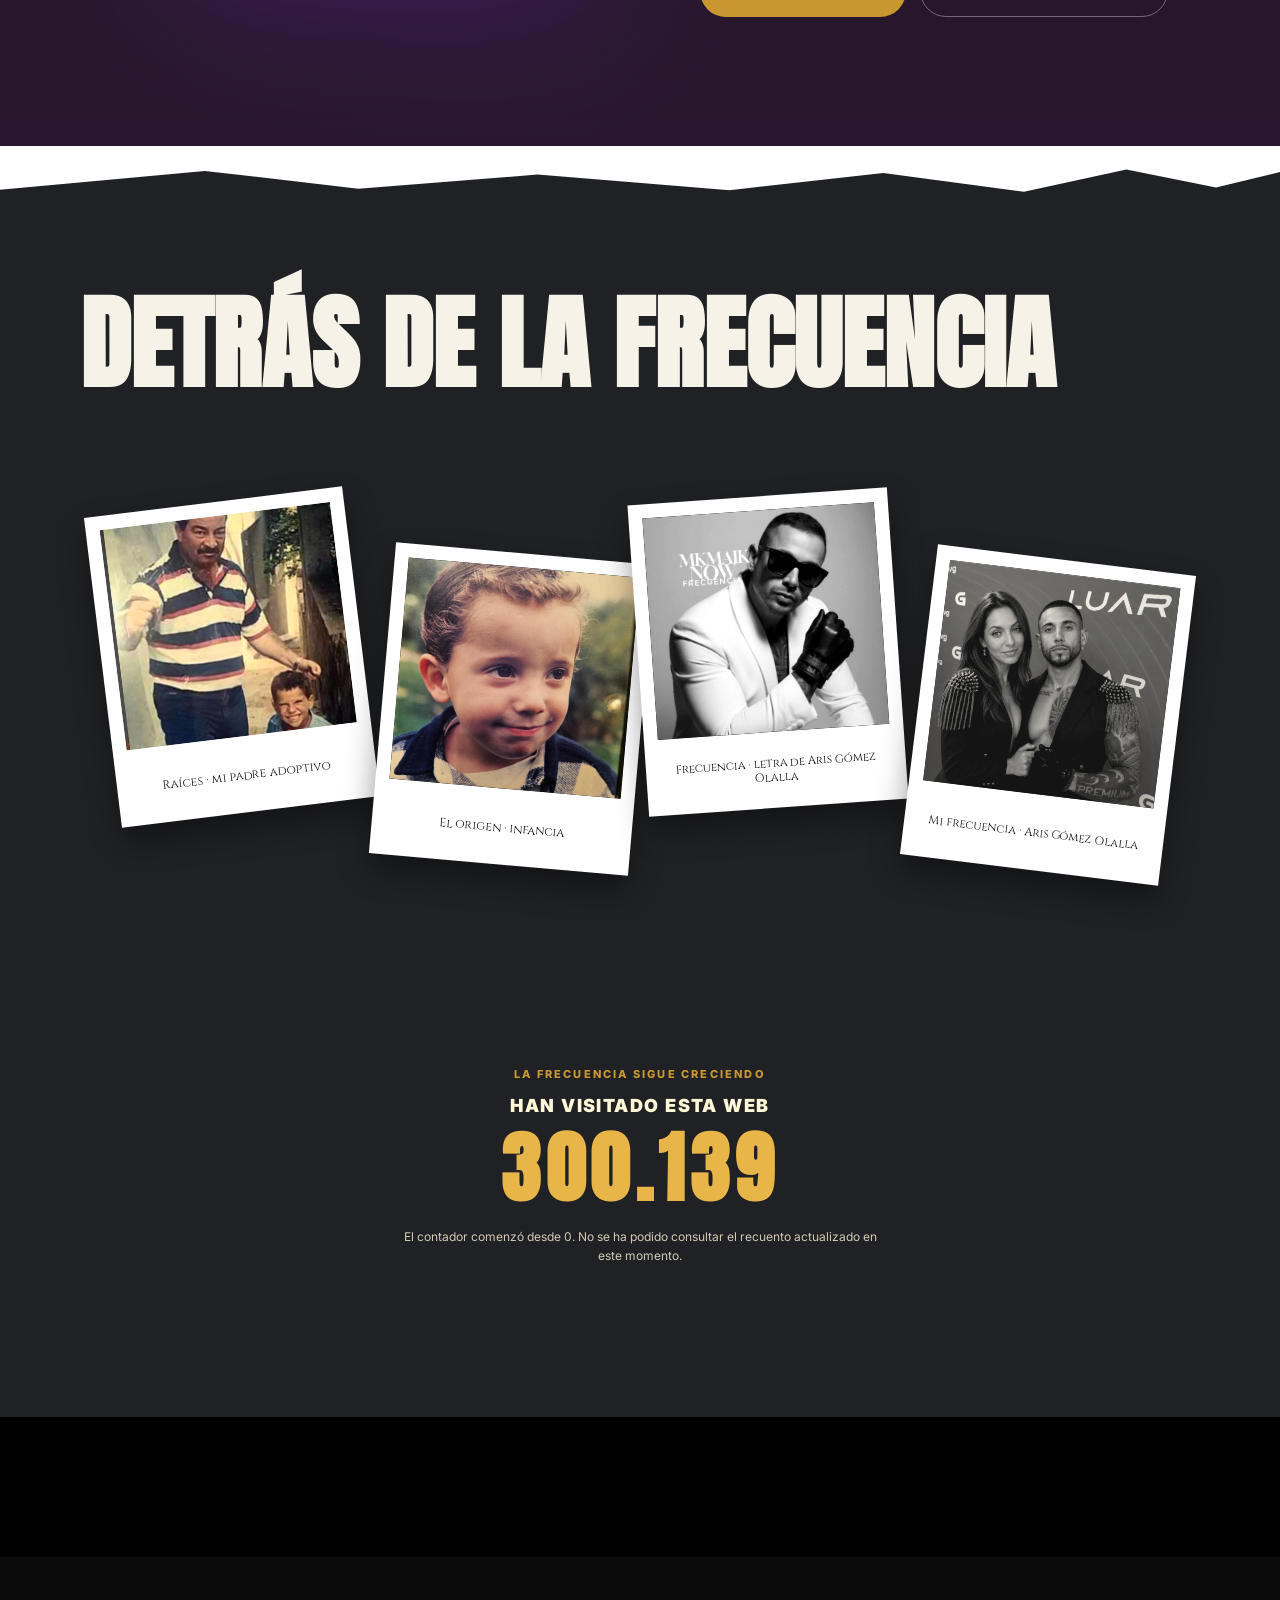
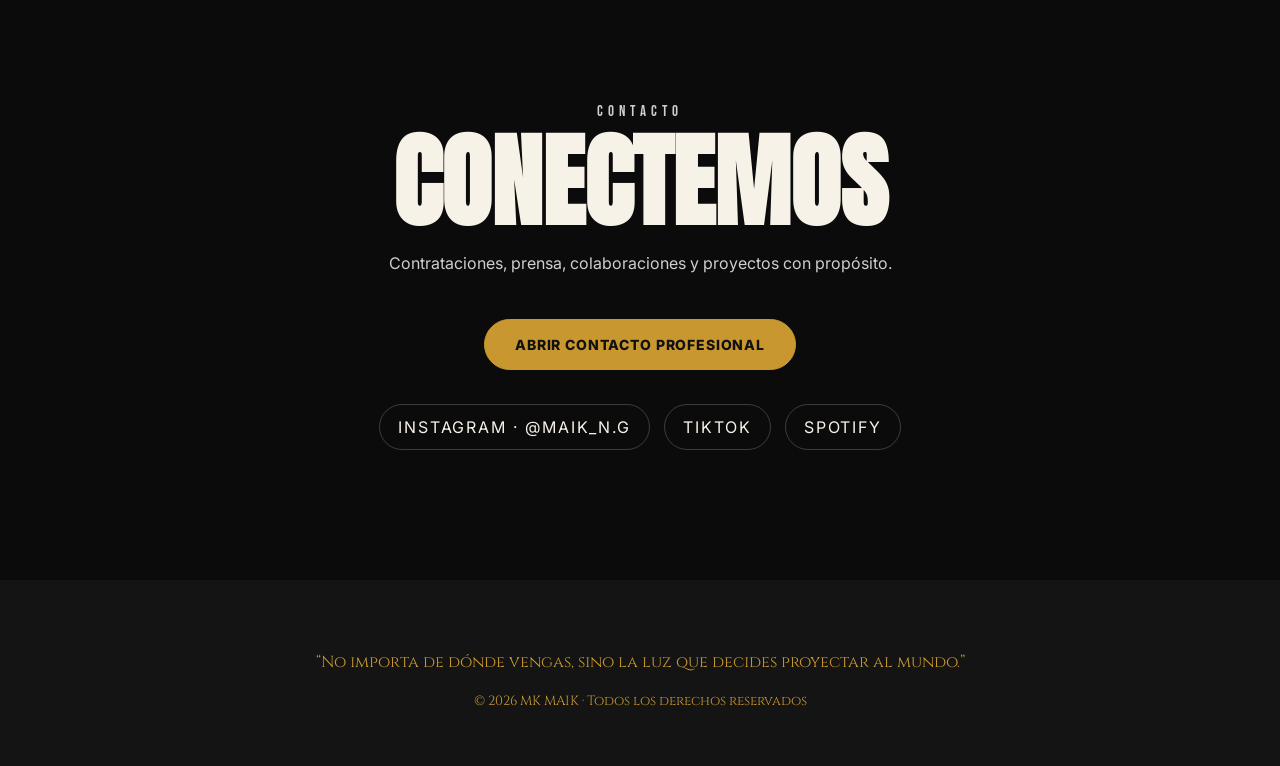
==== commit b2ec3e78: "Fase 11: refine SEO titles and descriptions for index.html" ====
--- a/index.html
+++ b/index.html
@@ -3,8 +3,8 @@
 <head>
   <meta charset="utf-8" />
   <meta name="viewport" content="width=device-width, initial-scale=1" />
-  <title>MK MAIK (Jesús Güimil Beiras) | Música y trayectoria</title>
-  <meta name="description" content="Web oficial de MK MAIK (Jesús Güimil Beiras): escucha sus canciones, descubre su trayectoria artística, conciertos, entrevistas, música y proyectos." />
+  <title>MK MAIK (Jesús Güimil Beiras) | Música, historia y conciertos</title>
+  <meta name="description" content="Web oficial de MK MAIK (Jesús Güimil Beiras): canciones, discografía, conciertos, entrevistas, trayectoria personal y el libro Frecuencia del Superviviente." />
   <link rel="preconnect" href="https://fonts.googleapis.com">
   <link rel="preconnect" href="https://fonts.gstatic.com" crossorigin>
   <link href="https://fonts.googleapis.com/css2?family=Anton&family=Bebas+Neue&family=Cinzel:wght@500;700;900&family=Inter:wght@400;600;800&display=swap" rel="stylesheet">
@@ -16,17 +16,20 @@
   <link rel="stylesheet" href="tribuna-final.css" />
   <meta name="robots" content="index, follow, max-image-preview:large" />
   <link rel="canonical" href="https://www.mkmaik.com/" />
+  <link rel="alternate" hreflang="es" href="https://www.mkmaik.com/" />
+  <link rel="alternate" hreflang="en" href="https://www.mkmaik.com/en.html" />
+  <link rel="alternate" hreflang="x-default" href="https://www.mkmaik.com/" />
   <meta property="og:type" content="website" />
   <meta property="og:locale" content="es_ES" />
   <meta property="og:site_name" content="MK MAIK" />
-  <meta property="og:title" content="MK MAIK (Jesús Güimil Beiras) | Música y trayectoria" />
-  <meta property="og:description" content="Web oficial de MK MAIK (Jesús Güimil Beiras): escucha sus canciones, descubre su trayectoria artística, conciertos, entrevistas, música y proyectos." />
+  <meta property="og:title" content="MK MAIK (Jesús Güimil Beiras) | Música, historia y conciertos" />
+  <meta property="og:description" content="Web oficial de MK MAIK (Jesús Güimil Beiras): canciones, discografía, conciertos, entrevistas, trayectoria personal y el libro Frecuencia del Superviviente." />
   <meta property="og:url" content="https://www.mkmaik.com/" />
   <meta property="og:image" content="https://www.mkmaik.com/assets/images%203/frecuencia-foto.jpg" />
   <meta property="og:image:alt" content="Imagen promocional de MK MAIK" />
   <meta name="twitter:card" content="summary_large_image" />
-  <meta name="twitter:title" content="MK MAIK (Jesús Güimil Beiras) | Música y trayectoria" />
-  <meta name="twitter:description" content="Web oficial de MK MAIK (Jesús Güimil Beiras): escucha sus canciones, descubre su trayectoria artística, conciertos, entrevistas, música y proyectos." />
+  <meta name="twitter:title" content="MK MAIK (Jesús Güimil Beiras) | Música, historia y conciertos" />
+  <meta name="twitter:description" content="Web oficial de MK MAIK (Jesús Güimil Beiras): canciones, discografía, conciertos, entrevistas, trayectoria personal y el libro Frecuencia del Superviviente." />
   <meta name="twitter:image" content="https://www.mkmaik.com/assets/images%203/frecuencia-foto.jpg" />
   <script type="application/ld+json">
     {
@@ -59,7 +62,7 @@
           "@type": "WebPage",
           "@id": "https://www.mkmaik.com/#pagina",
           "url": "https://www.mkmaik.com/",
-          "name": "MK MAIK (Jesús Güimil Beiras) | Música y trayectoria",
+          "name": "MK MAIK (Jesús Güimil Beiras) | Música, historia y conciertos",
           "inLanguage": "es-ES",
           "isPartOf": {
             "@id": "https://www.mkmaik.com/#sitio"
@@ -87,7 +90,7 @@
 
   <header class="topbar">
     <a class="brand" href="#inicio">MK <span>MAIK</span></a>
-    <nav>
+    <nav class="desktop-nav" aria-label="Navegación principal">
       <a href="#musica">Música</a>
       <a href="videos.html">Vídeos</a>
       <a href="#origen">El origen</a>
@@ -96,6 +99,7 @@
       <a href="#marcas">Marcas</a>
       <a href="libro.html">Libro</a>
       <a href="#contacto">Contacto</a>
+      <a href="en.html" lang="en" hreflang="en" aria-label="English version">EN</a>
     </nav>
     <button type="button" class="mobile-nav-toggle" aria-expanded="false" aria-controls="mobileSiteNav" aria-label="Abrir menú de navegación">☰ MENÚ</button>
     <nav id="mobileSiteNav" class="mobile-site-nav" hidden aria-label="Menú móvil MK MAIK">
@@ -109,6 +113,7 @@
       <a href="index.html#marcas">Marcas</a>
       <a href="libro.html">Libro</a>
       <a href="index.html#contacto">Contacto</a>
+      <a href="en.html" lang="en" hreflang="en" aria-label="English version">EN · English</a>
     </nav>
     <button id="muteBtn" class="sound" aria-label="activar o pausar música">▮▮</button>
   </header>
--- a/styles.css
+++ b/styles.css
@@ -1326,3 +1326,49 @@
     outline:2px solid #f1ca70;outline-offset:2px
   }
 }
+
+
+/* Corrección menú MK MAIK: solo una navegación visible por tamaño de pantalla.
+   Impide que la regla general .topbar nav anule el estado oculto del menú móvil. */
+.topbar .mobile-site-nav,
+.topbar .mobile-site-nav[hidden]{display:none!important}
+@media(min-width:761px){
+  .topbar .desktop-nav{display:flex;align-items:center;gap:clamp(12px,1.4vw,24px);min-width:0}
+  .topbar .desktop-nav a{font-size:clamp(10px,.75vw,12px);white-space:nowrap}
+  .topbar .mobile-nav-toggle{display:none!important}
+}
+@media(max-width:760px){
+  .topbar .desktop-nav{display:none!important}
+  .topbar .mobile-site-nav:not([hidden]){display:flex!important}
+}
+
+/* Menú principal: tablet y ventanas estrechas. Mantiene una única navegación. */
+@media(min-width:761px) and (max-width:1180px){
+  .topbar{padding-inline:20px;gap:14px;z-index:60}
+  .topbar .desktop-nav{display:none!important}
+  .topbar .mobile-nav-toggle{
+    display:inline-flex!important;align-items:center;justify-content:center;
+    margin-left:auto;min-height:44px;padding:11px 13px;
+    border:1px solid #c9972f;border-radius:4px;background:#161616;
+    color:#f1ca70;font:800 12px/1 Inter,Arial,sans-serif;
+    letter-spacing:.08em;cursor:pointer
+  }
+  .topbar .mobile-site-nav[hidden]{display:none!important}
+  .topbar .mobile-site-nav:not([hidden]){
+    display:flex!important;position:absolute;left:0;right:0;top:100%;
+    flex-direction:column;gap:0;max-height:calc(100dvh - 74px);
+    overflow-y:auto;padding:10px 18px 22px;background:#101113;
+    border-top:1px solid rgba(201,151,47,.3);
+    box-shadow:0 24px 45px rgba(0,0,0,.56)
+  }
+  .topbar .mobile-site-nav a{
+    display:block;padding:12px 10px;min-height:44px;
+    color:#f4ead5;border-bottom:1px solid rgba(201,151,47,.16);
+    font:800 12px/1.5 Inter,Arial,sans-serif;
+    letter-spacing:.1em;text-transform:uppercase
+  }
+}
+
+/* Ensure direct links to story and other sections remain visible below the fixed top bar. */
+html{scroll-padding-top:86px}
+main section[id]{scroll-margin-top:86px}
